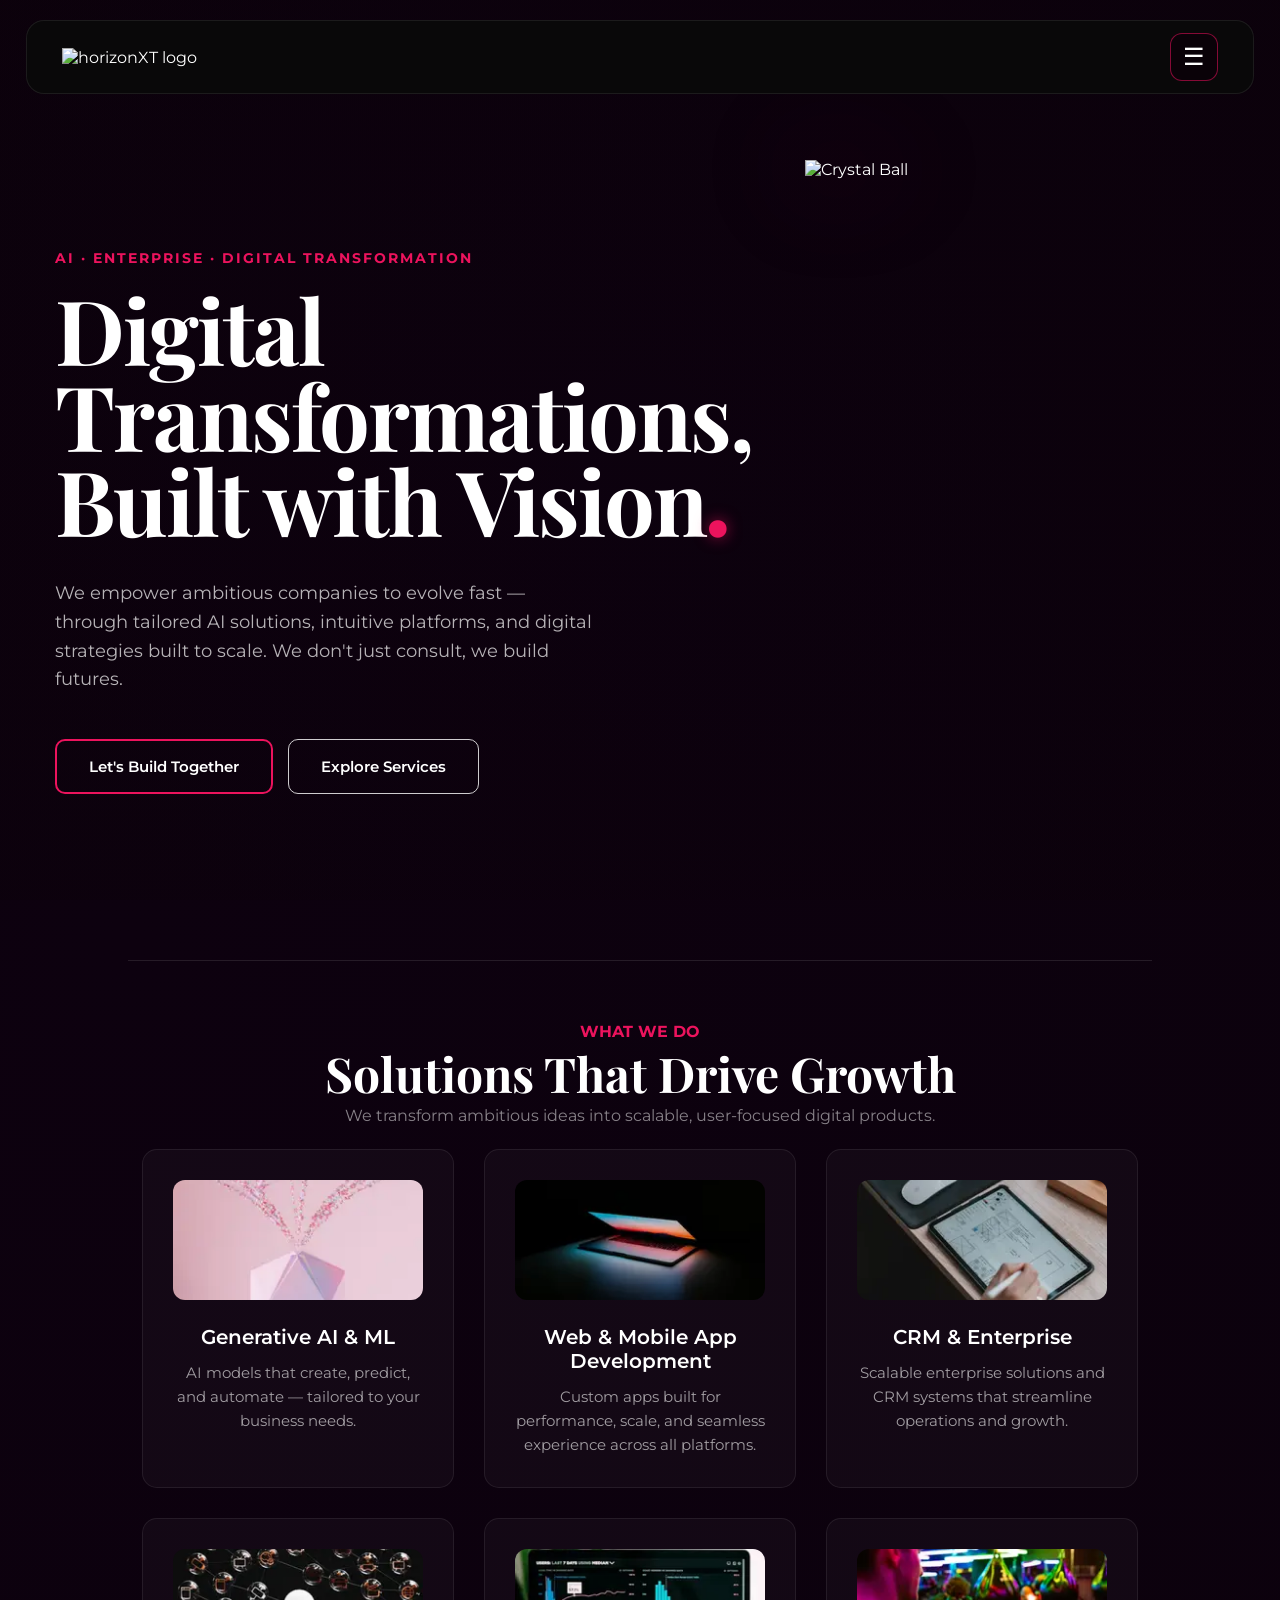
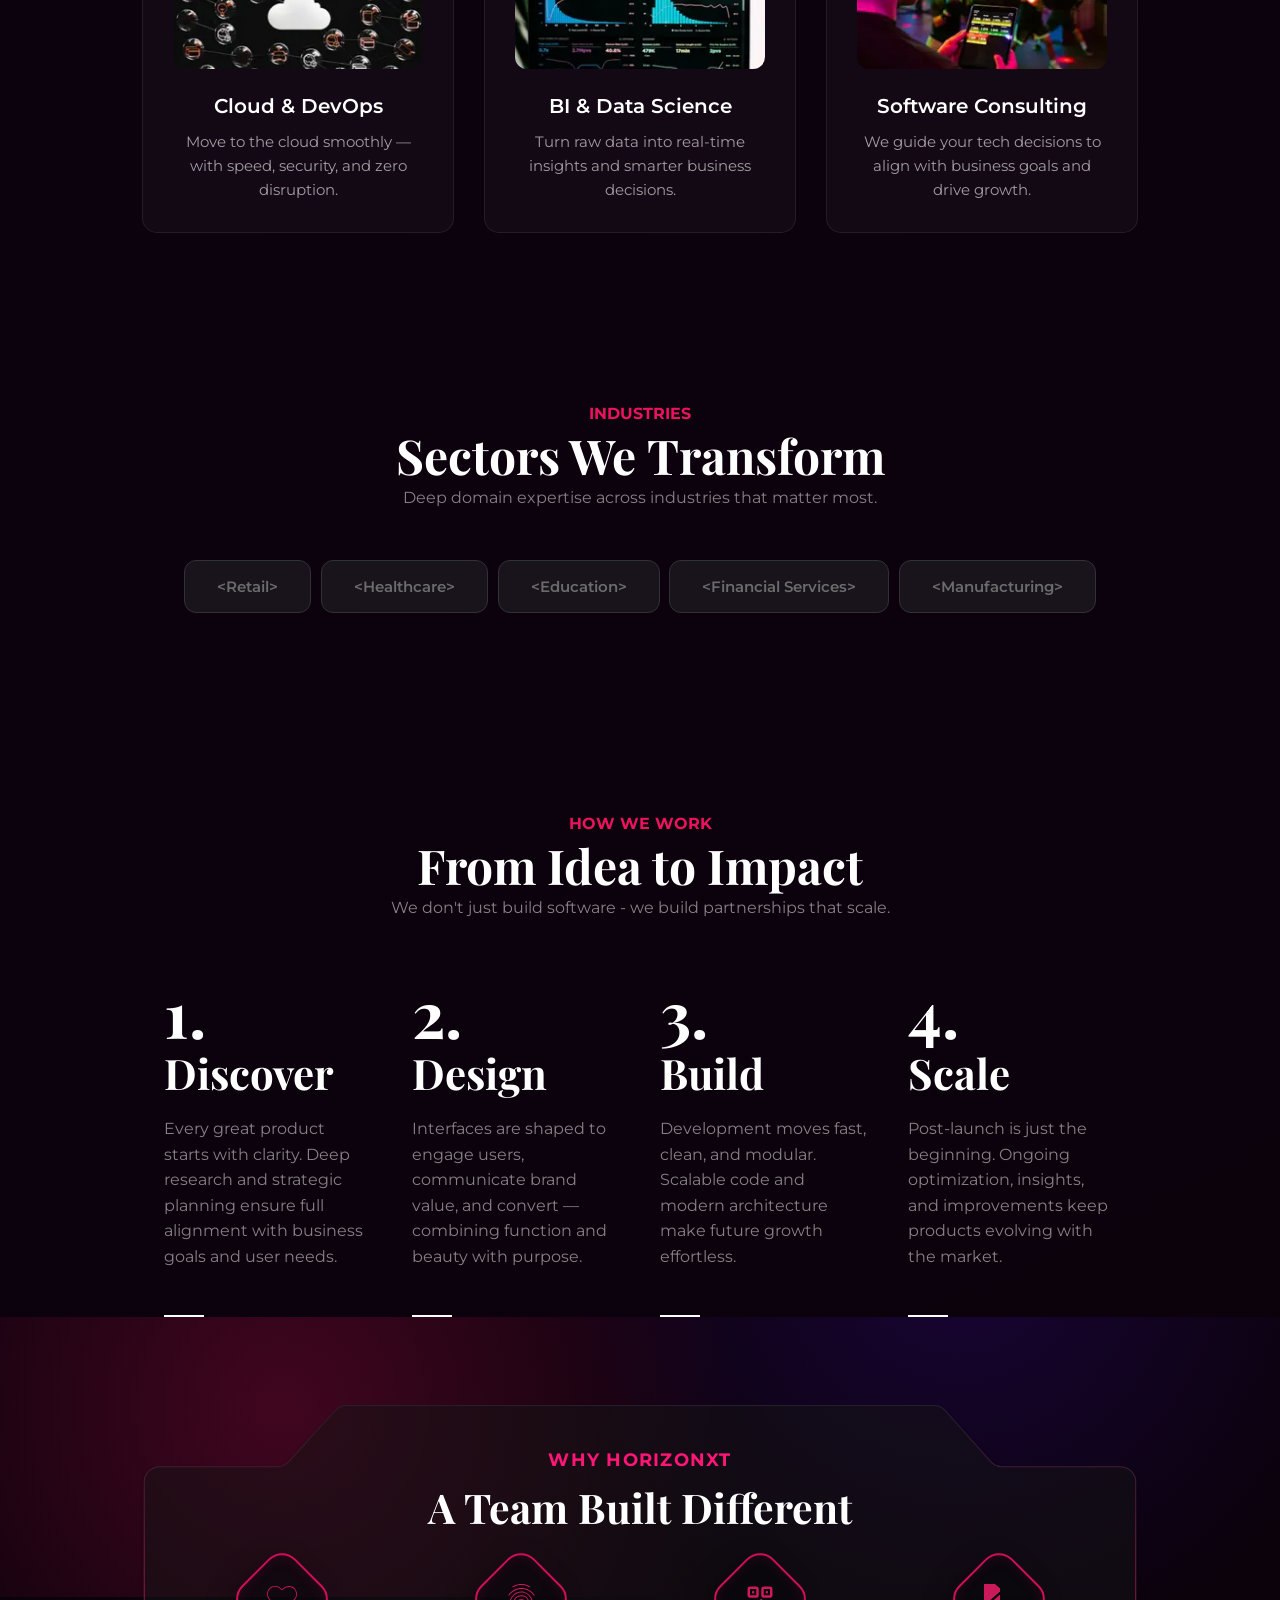
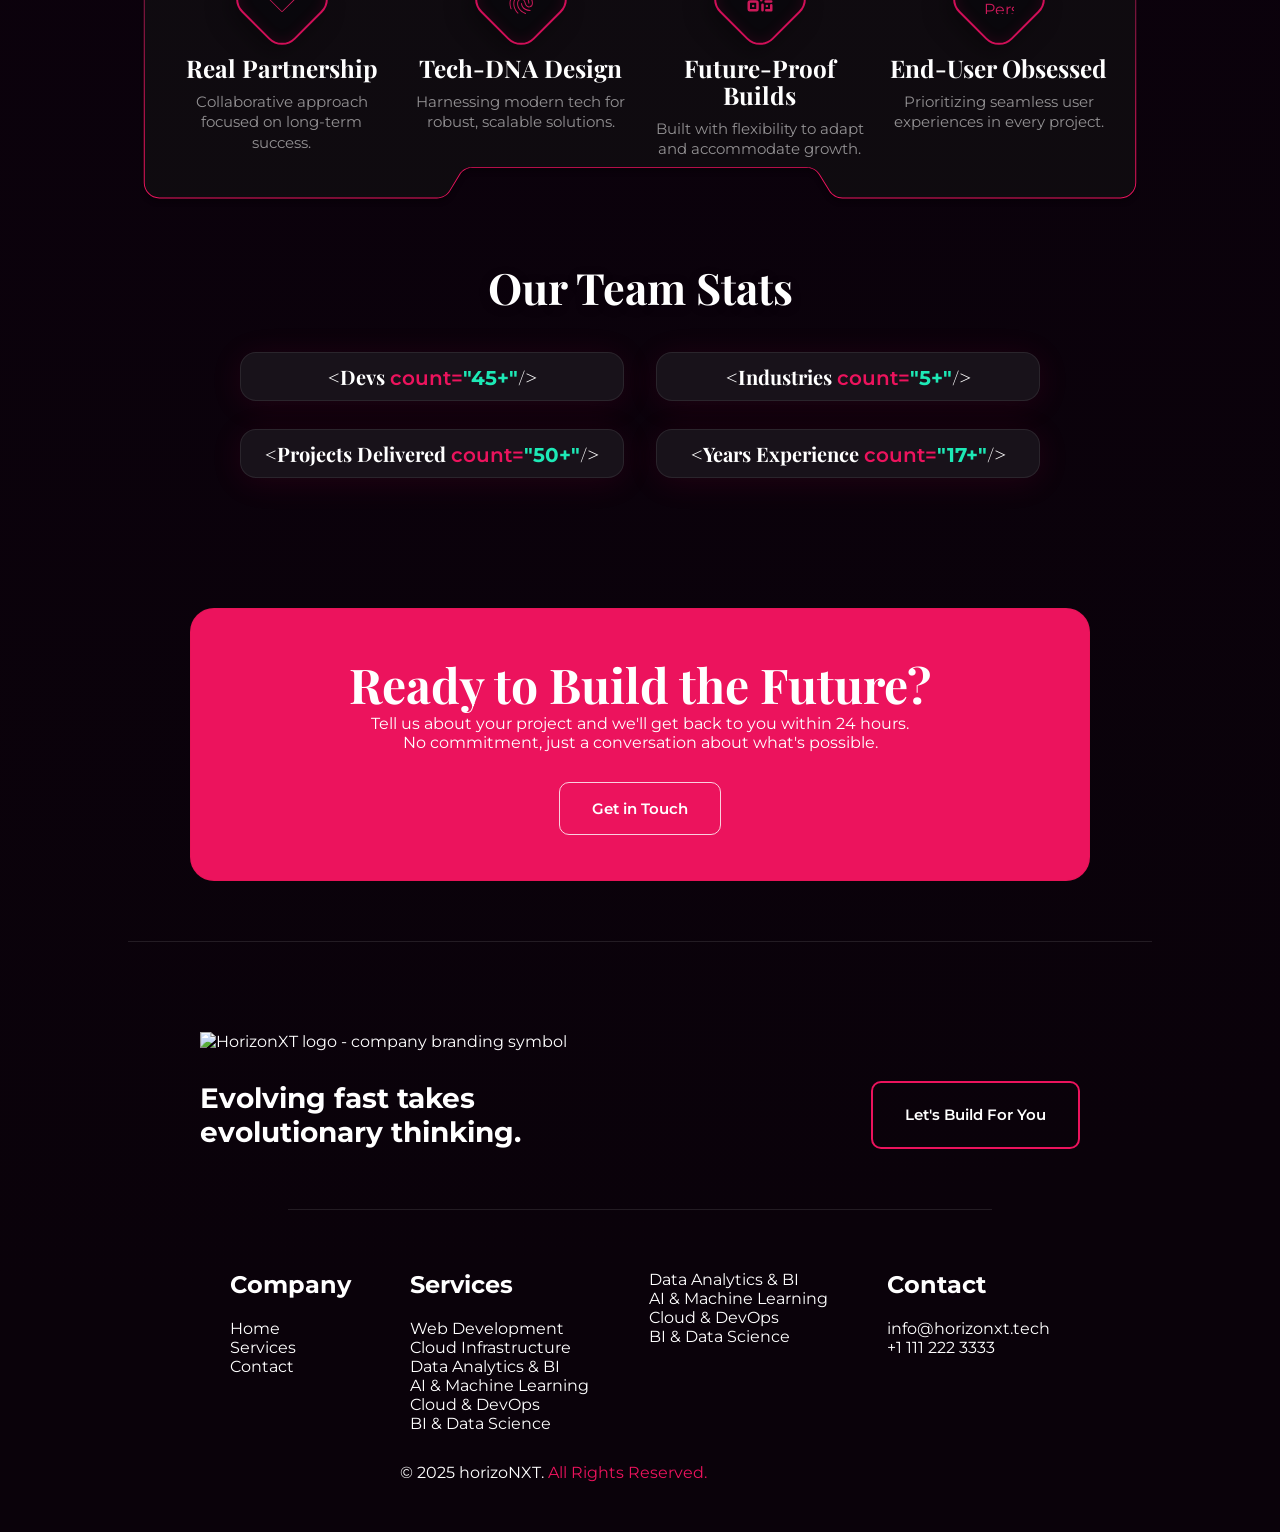
==== index.html @ aafd4a9d "Add team file seprate also make it and link together with menu" ====
<!doctype html>
<html lang="en">

<head>
  <meta charset="UTF-8" />
  <meta name="viewport" content="width=device-width, initial-scale=1.0" />
  <title>Horizonxt-Clone</title>
  <link rel="stylesheet" href="CSS/style.css" />
</head>

<body>
  <!-- Nav Bar -->
  <nav class="nav-bar">
    <div class="logo">
      <img src="https://horizonxt.tech/_next/static/media/logo.3b18220d.svg" alt="horizonXT logo" />
    </div>
    <details class="menu-dropdown">
      <summary id="menuToggle" aria-label="Toggle navigation menu">☰</summary>
      <div class="menu-icon">
        <nav>
          <a href="index.html">Home</a>
          <a href="service.html">Services</a>
          <a href="team.html">Team</a>
          <a href="#">Contact</a>
        </nav>
      </div>
    </details>
  </nav>
  <!-- Hero Section -->
  <main class="hero-section">
    <div class="container">
      <div class="hero-content">
        <div class="info">
          <p class="tagline">AI · ENTERPRISE · DIGITAL TRANSFORMATION</p>
          <h1>
            Digital Transformations,<br />Built with Vision<span class="dot">.</span>
          </h1>
          <p class="description">
            We empower ambitious companies to evolve fast — through tailored
            AI solutions, intuitive platforms, and digital strategies built to
            scale. We don't just consult, we build futures.
          </p>
          <div class="hero-btns">
            <button class="btn btn-primary">Let's Build Together</button>
            <button class="btn btn-secondary">Explore Services</button>
          </div>
        </div>
        <div class="hero-image">
          <div class="crystal-ball">
            <img src="https://horizonxt.tech/_next/image?url=%2Fimages%2Fhero%2Fcrystal-ball.png&w=1080&q=75"
              alt="Crystal Ball" />
          </div>
        </div>
      </div>
    </div>
  </main>
  <div class="divider"></div>
  <!-- Content Section -->
  <div class="section">
    <div class="txt-center">
      <h2 class="section-label">What We Do</h2>
      <h2 class="section-title">Solutions That Drive Growth</h2>
      <p class="section-description">
        We transform ambitious ideas into scalable, user-focused digital
        products.
      </p>
    </div>
    <div class="flex-container">
      <div class="card">
        <img src="./Assets/contant/generative.webp" alt="AI Solutions" />
        <h3>Generative AI & ML</h3>
        <p>
          AI models that create, predict, and automate — tailored to your business needs.
        </p>
      </div>
      <div class="card">
        <img src="./Assets/contant/card-web-dev.webp" alt="AI Solutions" />
        <h3>Web & Mobile App Development</h3>
        <p>
          Custom apps built for performance, scale, and seamless experience across all platforms.
        </p>
      </div>
      <div class="card">
        <img src="./Assets/contant/crm&enterprices.webp" alt="AI Solutions" />
        <h3>CRM & Enterprise</h3>
        <p>
          Scalable enterprise solutions and CRM systems that streamline operations and growth.
        </p>
      </div>
      <div class="card">
        <img src="./Assets/contant/card-cloud.webp" alt="AI Solutions" />
        <h3>Cloud & DevOps</h3>
        <p>
          Move to the cloud smoothly — with speed, security, and zero disruption.
        </p>
      </div>
      <div class="card">
        <img src="./Assets/contant/bi-datascience.webp" alt="AI Solutions" />
        <h3>BI & Data Science</h3>
        <p>
          Turn raw data into real-time insights and smarter business decisions.
        </p>
      </div>
      <div class="card">
        <img src="./Assets/contant/card-consulting.webp" alt="AI Solutions" />
        <h3>Software Consulting</h3>
        <p>
          We guide your tech decisions to align with business goals and drive growth.
        </p>
      </div>
    </div>

  </div>

  <!-- Industries Section -->

  <section id="industries">
    <div class="content-container">
      <div class="text-center">
        <strong class="section-label">INDUSTRIES</strong>
        <h2 class="section-title">Sectors We&nbsp;Transform</h2>
        <p class="section-description">
          Deep domain expertise across industries that matter most.
        </p>
      </div>
      <div class="flex-container industries">
        <div class="justify-between">
          <button class="btn">&lt;<!-- -->Retail<!-- -->&gt;</button>
          <button class="btn">&lt;<!-- -->Healthcare<!-- -->&gt;</button>
          <button class="btn">&lt;<!-- -->Education<!-- -->&gt;</button>
          <button class="btn">
            &lt;<!-- -->Financial Services<!-- -->&gt;
          </button>
          <button class="btn">&lt;<!-- -->Manufacturing<!-- -->&gt;</button>
        </div>
      </div>
    </div>
  </section>

  <!-- How We Do It Section -->

  <section id="how-we-do-it">
    <div class="content-container">
      <div class="text-center">
        <strong class="section-label">HOW WE WORK</strong>
        <h2 class="section-title">From Idea to Impact</h2>
        <p class="section-description">
          We don't just build software - we build partnerships that scale.
        </p>
      </div>
      <div class="how-we-do-it">
        <div>
          <div class="discover">
            <div>
              <span>1<span class="dot">.</span></span>
              <h3 class="section-title">Discover</h3>
            </div>
            <p>
              Every great product starts with clarity. Deep research and
              strategic planning ensure full alignment with business goals and
              user needs.
            </p>
            <div></div>
          </div>
        </div>
        <div>
          <div class="design">
            <div class="">
              <span>2<span class="dot">.</span></span>
              <h3 class="section-title">Design</h3>
            </div>
            <p>
              Interfaces are shaped to engage users, communicate brand value,
              and convert — combining function and beauty with purpose.
            </p>
            <div></div>
          </div>
        </div>
        <div>
          <div class="build">
            <div class="">
              <span>3<span class="dot">.</span></span>
              <h3 class="section-title">Build</h3>
            </div>
            <p>
              Development moves fast, clean, and modular. Scalable code and
              modern architecture make future growth effortless.
            </p>
            <div></div>
          </div>
        </div>
        <div>
          <div class="scale">
            <div class="">
              <span>4<span class="dot">.</span></span>
              <h3 class="section-title">Scale</h3>
            </div>
            <p>
              Post-launch is just the beginning. Ongoing optimization,
              insights, and improvements keep products evolving with the
              market.
            </p>
            <div></div>
          </div>
        </div>
      </div>
    </div>
  </section>

  <!-- Why Horizonxt Section -->

  <section id="what-drives-us">
    <div class="why-shell">
      <div class="why-frame">
        <strong class="why-kicker">WHY HORIZONXT</strong>
        <h2 class="why-title">A Team Built Different</h2>

        <div class="why-grid">
          <article class="why-item">
            <div class="why-icon-wrap">
              <img src="./Assets/love-svgrepo-com.svg" alt="Heart icon" />
            </div>
            <h3>Real Partnership</h3>
            <p>Collaborative approach focused on long-term success.</p>
          </article>

          <article class="why-item">
            <div class="why-icon-wrap">
              <img src="./Assets/finger-print-svgrepo-com.svg" alt="Fingerprint icon" />
            </div>
            <h3>Tech-DNA Design</h3>
            <p>Harnessing modern tech for robust, scalable solutions.</p>
          </article>

          <article class="why-item">
            <div class="why-icon-wrap">
              <img src="./Assets/qr-code-02-svgrepo-com.svg" alt="Grid icon" />
            </div>
            <h3>Future-Proof Builds</h3>
            <p>Built with flexibility to adapt and accommodate growth.</p>
          </article>

          <article class="why-item">
            <div class="why-icon-wrap">
              <img src="./Assets/person-svgrepo-com.svg" alt="Person icon" />
            </div>
            <h3>End-User Obsessed</h3>
            <p>Prioritizing seamless user experiences in every project.</p>
          </article>
        </div>
      </div>
    </div>

    <div class="team-stats-section">
      <h3 class="team-stats-title">Our Team Stats</h3>
      <div class="team-stats-grid">
        <div class="team-stat-chip">
          <span class="stat-label">&lt;Devs <span class="stat-key">count=</span><span
              class="stat-value">"45+"</span>/&gt;</span>
        </div>
        <div class="team-stat-chip">
          <span class="stat-label">&lt;Industries <span class="stat-key">count=</span><span
              class="stat-value">"5+"</span>/&gt;</span>
        </div>
        <div class="team-stat-chip">
          <span class="stat-label">&lt;Projects Delivered <span class="stat-key">count=</span><span
              class="stat-value">"50+"</span>/&gt;</span>
        </div>
        <div class="team-stat-chip">
          <span class="stat-label">&lt;Years Experience <span class="stat-key">count=</span><span
              class="stat-value">"17+"</span>/&gt;</span>
        </div>
      </div>
    </div>
  </section>

  <!-- Get in Touch section -->
  <div class="touch-section">
    <div class="touch-content">
      <h2 class="section-title">Ready to Build the Future?</h2>
      <p class="section-p">
        Tell us about your project and we'll get back to you within 24 hours.
        <br class="hidden md:block" />No commitment, just a conversation about
        what's possible.
      </p>
    </div>
    <button class="btn btn-secondary touch-btn">Get in Touch</button>
  </div>

  <div class="divider"></div>
  <!-- Footer section start -->

  <footer class="footer-container">
    <div class="content-container">
      <div>
        <img src="https://horizonxt.tech/_next/static/media/logo.3b18220d.svg"
          alt="HorizonXT logo - company branding symbol" style="padding: 30px 0; height: 80px" />
        <div class="contant-btn">
          <h2>
            Evolving fast takes<br />evolutionary thinking<span class="text-accent">.</span>
          </h2>
          <button class="btn btn-primary">Let's Build For You</button>
        </div>
        <div class="divider"></div>
        <div class="flex">
          <div>
            <h4>Company</h4>
            <ul>
              <li><a href="/">Home</a></li>
              <li><a href="/services">Services</a></li>
              <li><a href="/contact">Contact</a></li>
            </ul>
          </div>
          <div>
            <h4>Services</h4>
            <div>
              <div>
                <a href="/services/web-development">Web Development</a>
              </div>
              <div>
                <a href="/services/cloud-infrastructure">Cloud Infrastructure</a>
              </div>
              <div>
                <a href="/services/data-analytics">Data Analytics & BI</a>
              </div>
              <div>
                <a href="/services/ai-solutions">AI & Machine Learning</a>
              </div>
              <div><a href="/insights">Cloud & DevOps</a></div>
              <div><a href="/docs">BI & Data Science</a></div>
            </div>
          </div>
          <div>
            <div>
              <a href="/services/data-analytics">Data Analytics & BI</a>
            </div>
            <div>
              <a href="/services/ai-solutions">AI & Machine Learning</a>
            </div>
            <div><a href="/insights">Cloud & DevOps</a></div>
            <div><a href="/docs">BI & Data Science</a></div>
          </div>
          <div>
            <h4>Contact</h4>
            <ul>
              <li>
                <a href="mailto:info@horizonxt.tech">info@horizonxt.tech</a>
              </li>
              <li><a href="tel:+11112223333">+1 111 222 3333</a></li>
            </ul>
          </div>
        </div>
      </div>
    </div>

    <div class="f-info">
      <p>© 2025 horizoNXT. <span>All Rights Reserved.</span></p>
    </div>
  </footer>
  <!-- Footer section end -->

</body>

</html>
---- CSS/style.css ----
﻿@import url('https://fonts.googleapis.com/css2?family=Montserrat:wght@400;500;600;700&family=Playfair+Display:wght@700&display=swap');

:root {
    --font-serif: 'Playfair Display', serif;
    --accent-primary: #ec135d;
}

* {
    margin: 0;
    padding: 0;
    box-sizing: border-box;
    font-family: 'Montserrat', sans-serif;
}

body {
    background-color: #0b0209;
    color: white;
    overflow-x: hidden;
    background-image: radial-gradient(circle at 10% 20%, rgba(13, 1, 15, 1) 0%, rgba(10, 2, 10, 1) 90%);
}

.container {
    max-width: 1250px;
    margin: 0 auto;
    padding: 0 40px;
}

/* Nav Bar Fixes */
.nav-bar {
    display: flex;
    justify-content: space-between;
    align-items: center;
    background: rgba(10, 10, 10, 0.85);
    backdrop-filter: blur(15px);
    margin: 15px auto;
    width: 96%;
    max-width: 1400px;
    padding: 12px 35px;
    border-radius: 18px;
    border: 1px solid rgba(255, 255, 255, 0.08);
    position: fixed;
    top: 5px;
    left: 0;
    right: 0;
    z-index: 1000;
}

/* Nav bar img logo size  */

.logo img {
    height: 32px;
}

#menuToggle {
    list-style: none;
    width: 48px;
    height: 48px;
    border: 1px solid rgba(236, 19, 93, 0.55);
    border-radius: 12px;
    background: rgba(11, 2, 9, 0.85);
    color: #fff;
    font-size: 24px;
    line-height: 1;
    display: inline-flex;
    align-items: center;
    justify-content: center;
    cursor: pointer;
    transition: transform 0.18s ease, box-shadow 0.25s ease, background-color 0.25s ease;
}

#menuToggle::-webkit-details-marker {
    display: none;
}

.menu-dropdown {
    position: relative;
}

#menuToggle:hover {
    background: rgba(236, 19, 93, 0.22);
    box-shadow: 0 0 18px rgba(236, 19, 93, 0.3);
}

#menuToggle:active {
    transform: scale(0.96);
}

#menuToggle:focus-visible {
    outline: 2px solid #ec135d;
    outline-offset: 3px;
}


.menu-icon {
    position: absolute;
    top: calc(100% + 12px);
    right: 20px;
    min-width: 220px;
    background: rgba(10, 10, 10, 0.95);
    border: 1px solid rgba(255, 255, 255, 0.12);
    border-radius: 14px;
    padding: 12px;
    box-shadow: 0 14px 30px rgba(0, 0, 0, 0.35);
    backdrop-filter: blur(12px);
    display: none;
}

.menu-dropdown[open] .menu-icon {
    display: block;
}

.menu-icon nav {
    display: flex;
    flex-direction: column;
    gap: 8px;
}

.menu-icon a {
    color: #fff;
    text-decoration: none;
    font-weight: 600;
    padding: 10px 12px;
    border-radius: 10px;
    transition: background-color 0.2s ease, color 0.2s ease;
}



/* Hero Section Refined */
.hero-section {

    min-height: 100vh;
    background-image: url('https://horizonxt.tech/_next/image?url=%2Fimages%2Fhero%2Fhero-bg.jpg&w=1920&q=75');
    background-size: cover;
    background-position: center;
    display: flex;
    align-items: center;
    position: relative;
    overflow: hidden;
    padding-top: 100px;
    /* Space for fixed nav */
}

.hero-section::after {
    content: '';
    position: absolute;
    inset: 0;
    background: radial-gradient(circle at center, transparent 0%, rgba(11, 2, 9, 0.4) 100%);
    pointer-events: none;
}

.hero-content {
    display: flex;
    align-items: center;
    justify-content: space-between;
    width: 100%;
    position: relative;
    z-index: 2;
    padding-bottom: 50px;

}

.info {
    margin-top: 8%;
    flex: 1;
    padding-right: 20px;
}

.tagline {
    color: #ec135d;
    font-weight: 700;
    text-transform: uppercase;
    font-size: 14px;
    letter-spacing: 2px;
    margin-bottom: 20px;
    display: block;
}

.info h1 {
    font-size: 90px;
    letter-spacing: -2px;
    line-height: 0.95;
    font-weight: 700;
    margin-bottom: 30px;
    color: white;
    font-family: 'Playfair Display', serif;
}

.info h1 .dot {
    color: #ec135d;
    text-shadow: 0 0 15px rgba(236, 19, 93, 0.6);
}

.description {
    font-size: 18px;
    line-height: 1.6;
    color: rgba(255, 255, 255, 0.7);
    margin-bottom: 45px;
    max-width: 540px;
}

.hero-btns {
    display: flex;
    gap: 15px;
}

.btn {
    text-decoration: none;
    padding: 16px 32px;
    border-radius: 10px;
    font-weight: 600;
    font-size: 15px;
    transition: all 0.3s ease;
    display: inline-block;
}

.btn-primary {
    background: transparent;
    color: white;
    border: 2px solid #ec135d;

}

.btn-primary:hover {
    background: #ec135d;
    box-shadow: 0 0 20px rgba(236, 19, 93, 0.4);
}

.btn-secondary {
    background: transparent;
    color: white;
    border: 1px solid rgba(255, 255, 255, 0.8);
}

.btn-secondary:hover {
    background: white;
    color: black;
}

/* Crystal Ball & Platform Visuals */

.crystal-ball {
    position: relative;
    z-index: 5;
    animation: float 4s ease-in-out infinite;
    width: 420px;
    height: 700px;
    margin-bottom: -70px;
    /* Pull it down onto the platform */
}

.crystal-ball img {
    width: 100%;
    height: 100%;
    display: block;
    filter: drop-shadow(0 0 50px rgba(236, 19, 93, 0.5));
}

.divider {
    height: 1px;
    background: rgba(255, 255, 255, 0.1);
    margin: 60px auto;
    width: 80%;
}

.txt-center {
    text-align: center;
}

/* Section Spacing & Card Styles  */
.section {
    padding: 0 100px;
}

.section-label {
    text-transform: uppercase;
    color: #ec135d;
    font-size: 16px;
    font-weight: 700;
    line-height: 22px;
}

.section-title {
    color: #fff;
    font-family: var(--font-serif);
    font-size: 48px;
    font-style: normal;
    font-weight: 700;
    line-height: 60px;
}

.section-description {
    color: rgba(255, 255, 255, 0.5);
    font-size: 16px;
    line-height: 1.6;
    display: inline-block;
}

/* flex box for cards */
.flex-container {
    display: flex;
    flex-wrap: wrap;
    justify-content: center;
    gap: 30px;
    padding: 20px;
    max-width: 1250px;

    margin: 0 auto;

}

/* flex box for card  */

.card {
    flex: 0 0 30%;
    /* Har card 30% width lega */
    max-width: 30%;


    min-height: 80px;
    padding: 30px;
    background: rgba(255, 255, 255, 0.03);
    border-radius: 15px;
    display: flex;
    flex-direction: column;
    align-items: center;
    text-align: center;
    border: 1px solid rgba(255, 255, 255, 0.08);
    transition: all 0.3s ease;
}

.card:hover {
    transform: translateY(-10px);
    border-color: #ec135d;
    background: rgba(255, 255, 255, 0.05);
    box-shadow: 0 10px 30px rgba(0, 0, 0, 0.5);
}

.card img {
    width: 100%;
    height: 120px;
    object-fit: cover;
    margin-bottom: 25px;
    border-radius: 12px;
}

.card h3 {
    font-size: 20px;
    margin-bottom: 12px;
    color: white;
    font-weight: 600;
}

.card p {
    font-size: 15px;
    line-height: 1.6;
    color: rgba(255, 255, 255, 0.6);
}

.explore-btn {
    text-align: center;
    margin-top: 40px;
}

.text-center {
    text-align: center;

}

.text-center .section-label {
    text-transform: uppercase;
    color: var(--accent-primary);
    font-size: 16px;
    font-weight: 700;
    line-height: 22px;
}

.text-center .section-title {
    color: #fff;
    font-family: var(--font-serif);
    font-size: 48px;
    font-style: normal;
    font-weight: 700;
    line-height: 60px;
}

.text-center .section-description {
    color: rgba(255, 255, 255, 0.5);
    font-size: 16px;
    line-height: 1.6;
    display: inline-block;
}

.touch-section {
    background: #ec135d;
    border: 1px solid rgba(179, 24, 24, 0.08);
    border-radius: 24px;
    padding: 45px 111px;
    max-width: 900px;
    margin: 60px auto;
    text-align: center;

}

.touch-content {
    margin-bottom: 30px;

}
/* Footer section start */

.footer-container {
    justify-content: center;
    margin: 30px 200px 30px 200px;

}

.footer-container .content-container h2 {
    font-size: 28px;
}

.content-container .contant-btn {
    display: flex;
    flex-direction: row;
    justify-content: space-between;
}

.flex {
    display: flex;
    justify-content: space-around;
    color: #fff;
}

.flex h4 {
    font-size: 24px;

}

a {
    color: #fff;
    text-decoration: none;

}

a:hover {
    color: var(--accent-primary);
}

li {
    list-style: none;
}

.flex h4 {
    padding: 0 0 20px 0;
}

.f-info {
    padding: 30px 0px 20px 200px;
    align-items: center;

}

.f-info span {
    color: #ec135d;
}
/* Footer section end */

/* industries Section */
#industries {
    padding: 150px 0;
}

.content-container {
    max-width: 952px;
    margin: 0 auto;
}

.justify-between {
    display: flex;
    padding: 30px 0;
    align-self: stretch;
    justify-content: space-between;
    align-items: center;
    flex-wrap: wrap;
    width: 100%;
}

.justify-between .btn {
    color: #6b6b6b;
    border: 1px solid #2f3237;
    border-radius:12px;
    background-color: #19131c;
    
}
.justify-between .btn:hover {
    color: #ec135d;
    border-color: #ec135d;
    background-color: transparent;
    box-shadow: 0 0 10px rgba(236, 19, 93, 0.5);
}

/* How we do it section  */
.how-we-do-it {
    display: flex;
    justify-content: space-between;
    align-items: flex-start;
    gap: 40px;
    margin-top: 60px;
}

.how-we-do-it > div {
    flex: 1;
    text-align: left;
}

.how-we-do-it .discover > div,
.how-we-do-it .design > div,
.how-we-do-it .build > div,
.how-we-do-it .scale > div {
    display: flex;
    flex-direction: column; /* Number aur Title ek dusre ke upar honge image ki tarah */
    align-items: flex-start;
    gap: 5px;
    margin-bottom: 20px;
}

.how-we-do-it span {
    font-family: var(--font-serif);
    font-size: 64px;
    font-weight: 700;
    color: white;
    line-height: 1;
}

.how-we-do-it .section-title {
    font-family: var(--font-serif);
    font-size: 42px;
    font-weight: 700;
    color: white;
    line-height: 1.1;
    margin: 0;
}

.how-we-do-it p {
    color: rgba(255, 255, 255, 0.5);
    font-size: 16px;
    line-height: 1.6;
    margin-bottom: 25px;
}

/* White horizontal line under text */
.how-we-do-it .discover::after,
.how-we-do-it .design::after,
.how-we-do-it .build::after,
.how-we-do-it .scale::after {
    content: '';
    display: block;
    width: 40px;
    height: 2px;
    background-color: white;
    margin-top: 10px;
}

.dot:hover{
    color: #ec135d;
}

/* Why Horizonxt section */
#what-drives-us {
    position: relative;
    padding: 84px 20px 30px;
    overflow: hidden;
}

#what-drives-us::before {
    content: '';
    position: absolute;
    inset: -100px 0 auto;
    height: 380px;
    background:
        radial-gradient(circle at 22% 50%, rgba(236, 19, 93, 0.24), rgba(236, 19, 93, 0) 45%),
        radial-gradient(circle at 75% 10%, rgba(80, 19, 236, 0.18), rgba(80, 19, 236, 0) 40%);
    pointer-events: none;
}

.why-shell {
    max-width: 1160px;
    margin: 0 auto;
    position: relative;
    z-index: 1;
}

.why-frame {
    background-image: url('../Assets/frame.svg');
    background-size: 100% 100%;
    background-position: center;
    background-repeat: no-repeat;
    width: min(100%, 1000px);
    margin: 0 auto;
    aspect-ratio: 1057 / 424;
    padding: clamp(34px, 4vw, 48px) clamp(18px, 2.6vw, 30px) clamp(34px, 4vw, 50px);
    text-align: center;
    position: relative;
}

.why-kicker {
    color: #ff1677;
    font-size: 18px;
    letter-spacing: 0.07em;
    font-weight: 700;
    display: block;
}

.why-title {
    font-family: var(--font-serif);
    font-size: clamp(2rem, 3.2vw, 3.7rem);
    line-height: 1.08;
    margin: 14px 0 32px;
    color: #ffffff;
}

.why-grid {
    display: grid;
    grid-template-columns: repeat(4, minmax(0, 1fr));
    gap: 16px;
    align-items: start;
}

.why-item {
    text-align: center;
}


.why-icon-wrap {
    width: 76px;
    height: 76px;
    margin: 0 auto 18px;
    border: 2px solid #d10f58;
    border-radius: 19px;
    transform: rotate(45deg);
    display: flex;
    align-items: center;
    justify-content: center;
    cursor: pointer;
    background: rgba(4, 4, 8, 0.5);
    box-shadow: inset 0 0 14px rgba(236, 19, 93, 0.12), 0 10px 25px rgba(0, 0, 0, 0.35);
}

.why-icon-wrap img {
    width: 30px;
    height: 30px;
    transform: rotate(-45deg);
    object-fit: contain;
    filter: brightness(0) saturate(100%) invert(26%) sepia(92%) saturate(2440%) hue-rotate(322deg) brightness(84%) contrast(108%);
    opacity: 0.92;
    transition: filter 0.2s ease, transform 0.2s ease;
}

.why-icon-wrap:hover img {
    filter: brightness(0) saturate(100%) invert(100%);
    opacity: 1;
    transform: rotate(-45deg) scale(1.06);
}

.why-icon-wrap:active img,
.why-icon-wrap.is-active img {
    filter: brightness(0) saturate(100%) invert(100%);
    opacity: 1;
}

.why-icon-wrap.is-active:hover img {
    transform: rotate(-45deg) scale(1.12);
}

.why-item h3 {
    font-family: var(--font-serif);
    font-size: clamp(1.2rem, 1.9vw, 2.35rem);
    line-height: 1.12;
    margin-bottom: 10px;
    color: #fff;
}

.why-item p {
    color: rgba(255, 255, 255, 0.55);
    font-size: clamp(13px, 1.2vw, 17px);
    line-height: 1.32;
    margin: 0 auto;
    max-width: 240px;
}

@media (max-width: 1120px) {
    .why-grid {
        grid-template-columns: repeat(2, minmax(0, 1fr));
        gap: 24px 18px;
    }
}

@media (max-width: 680px) {
    .why-frame {
        background-size: cover;
        width: 100%;
        padding: 50px 18px 40px;
    }

    .why-grid {
        grid-template-columns: 1fr;
        gap: 28px;
    }
}

/* Our Team Stats Section */
.team-stats-section {
    margin: 0 auto 40px auto;
    padding: 48px 0 0 0;
    max-width: 1200px;
    text-align: center;
    position: relative;
    z-index: 2;
}

.team-stats-title {
    font-family: var(--font-serif);
    font-size: 2.7rem;
    color: #fff;
    font-weight: 700;
    margin-bottom: 36px;
    text-shadow: 0 2px 12px rgba(0,0,0,0.18);
}

.team-stats-grid {
    display: grid;
    grid-template-columns: repeat(2, minmax(220px, 1fr));
    gap: 28px 32px;
    justify-content: center;
    align-items: center;
    max-width: 800px;
    margin: 0 auto;
}

.team-stat-chip {
    background: #18121a;
    border-radius: 16px;
    padding: 10px 2px;
    display: flex;
    align-items: center;
    justify-content: center;
    box-shadow: 0 4px 32px 0 rgba(236, 19, 93, 0.10);
    border: 1px solid rgba(255,255,255,0.08);
    font-size: 1.25rem;
    font-family: 'Montserrat', sans-serif;
    font-weight: 600;
    color: #fff;
    transition: box-shadow 0.2s;
}

.stat-label {
    font-family: var(--font-serif);
    font-size: 1.25rem;
    color: #fff;
    font-weight: 700;
}
.stat-key {
    color: #ec135d;
    font-family: 'Montserrat', sans-serif;
    font-weight: 600;
}
.stat-value {
    color: #1de9b6;
    font-family: 'Montserrat', sans-serif;
    font-weight: 700;
}
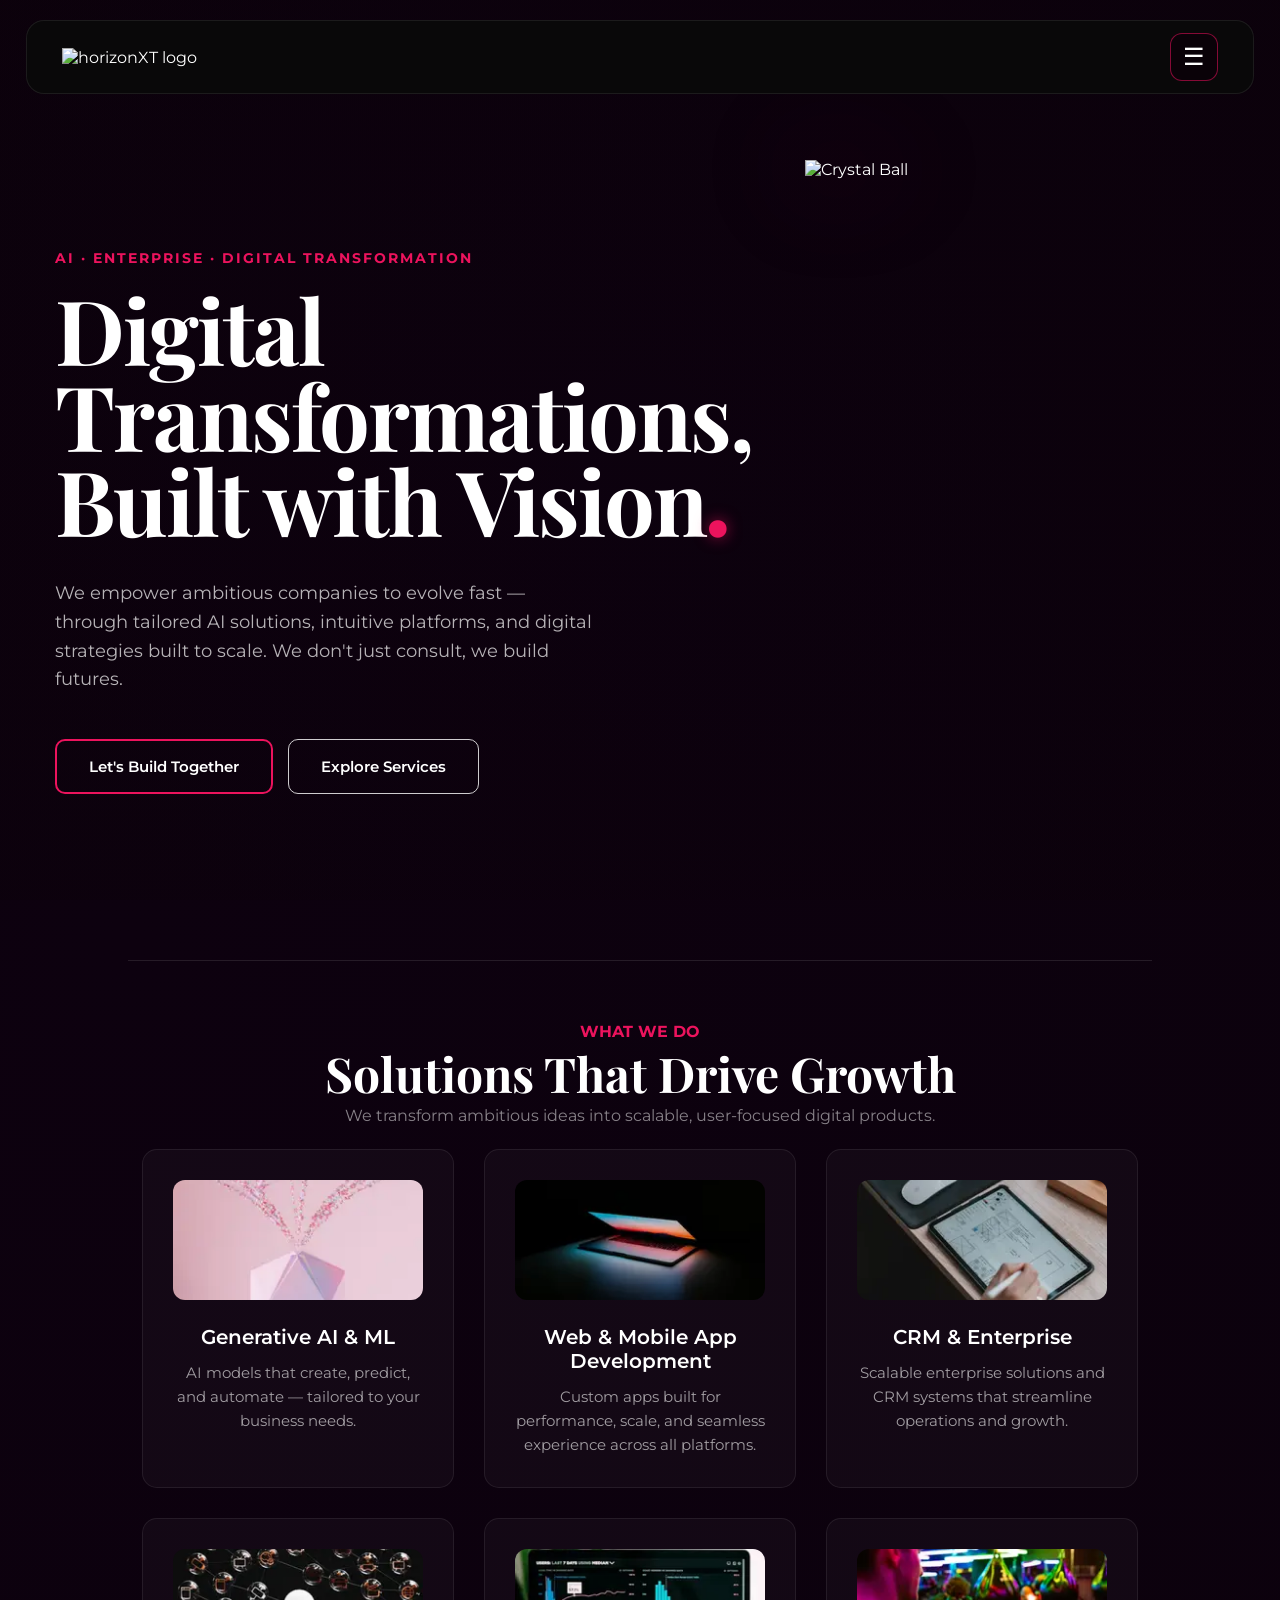
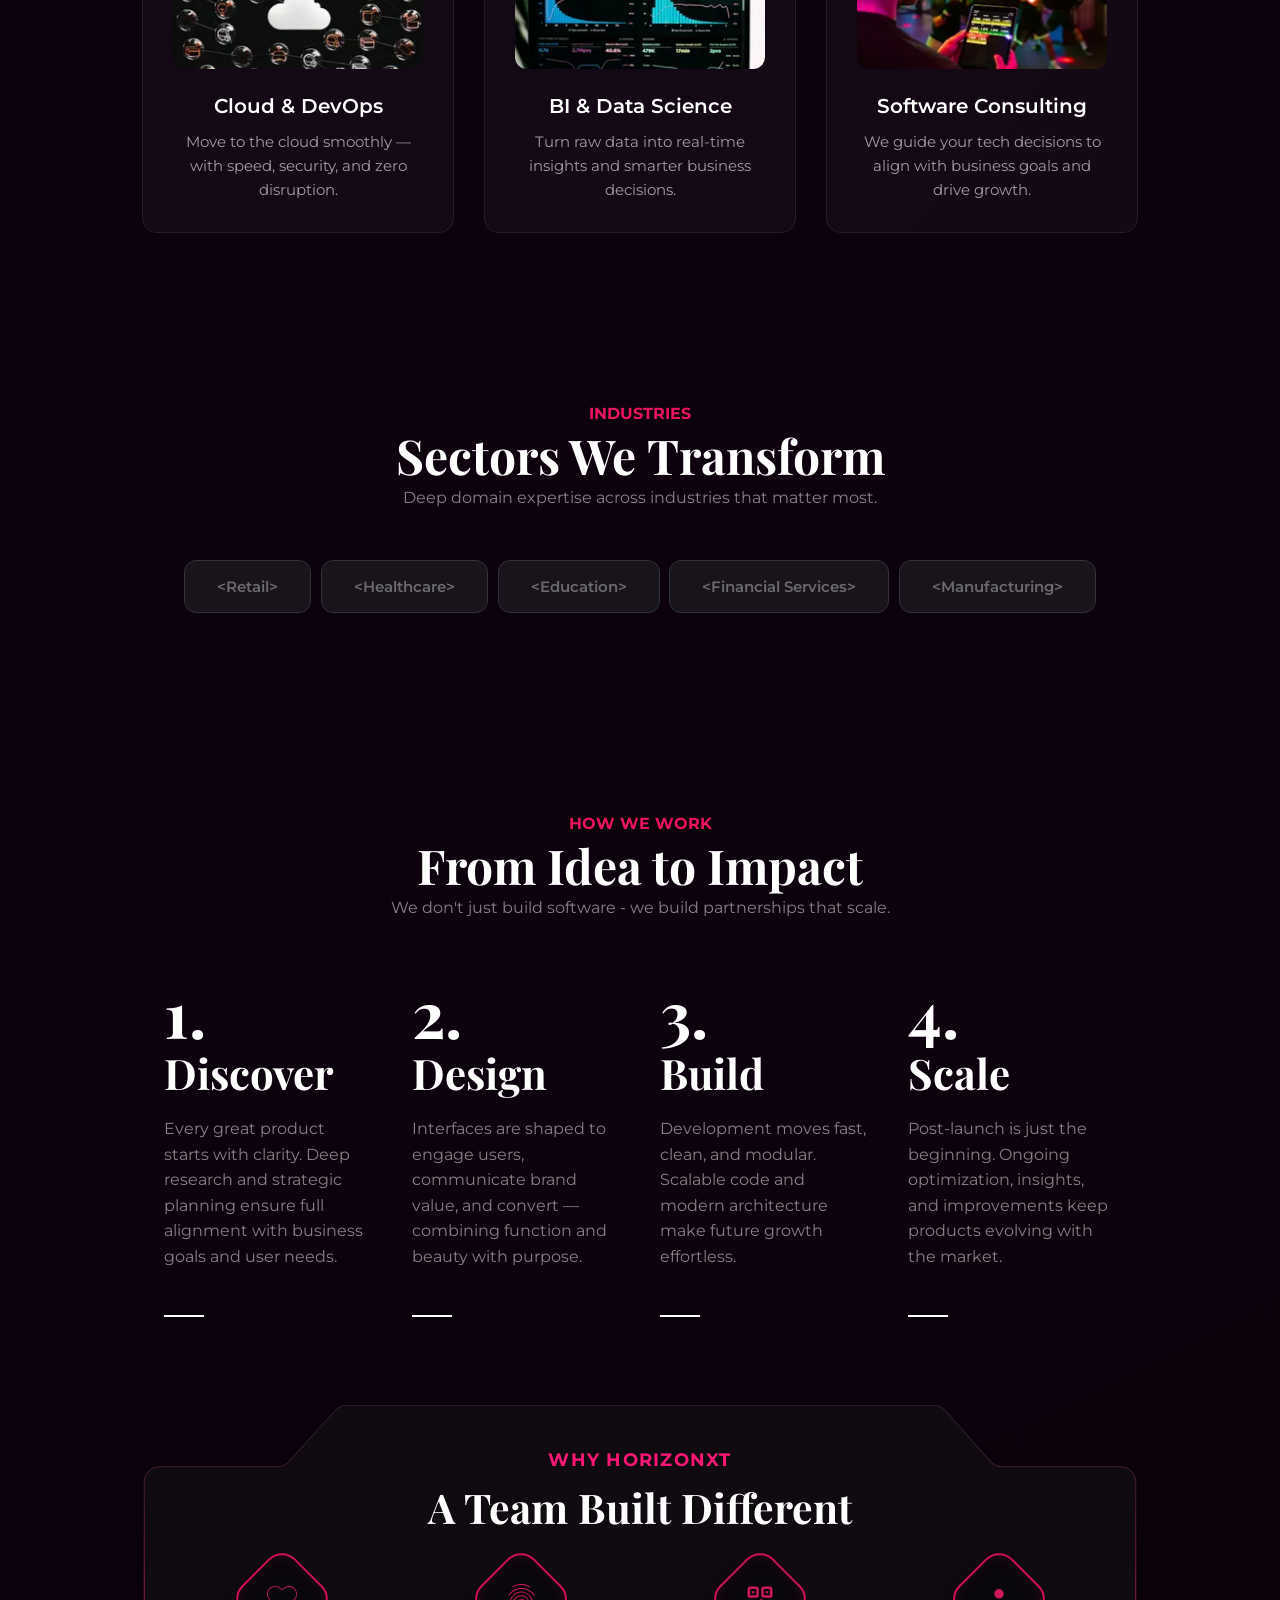
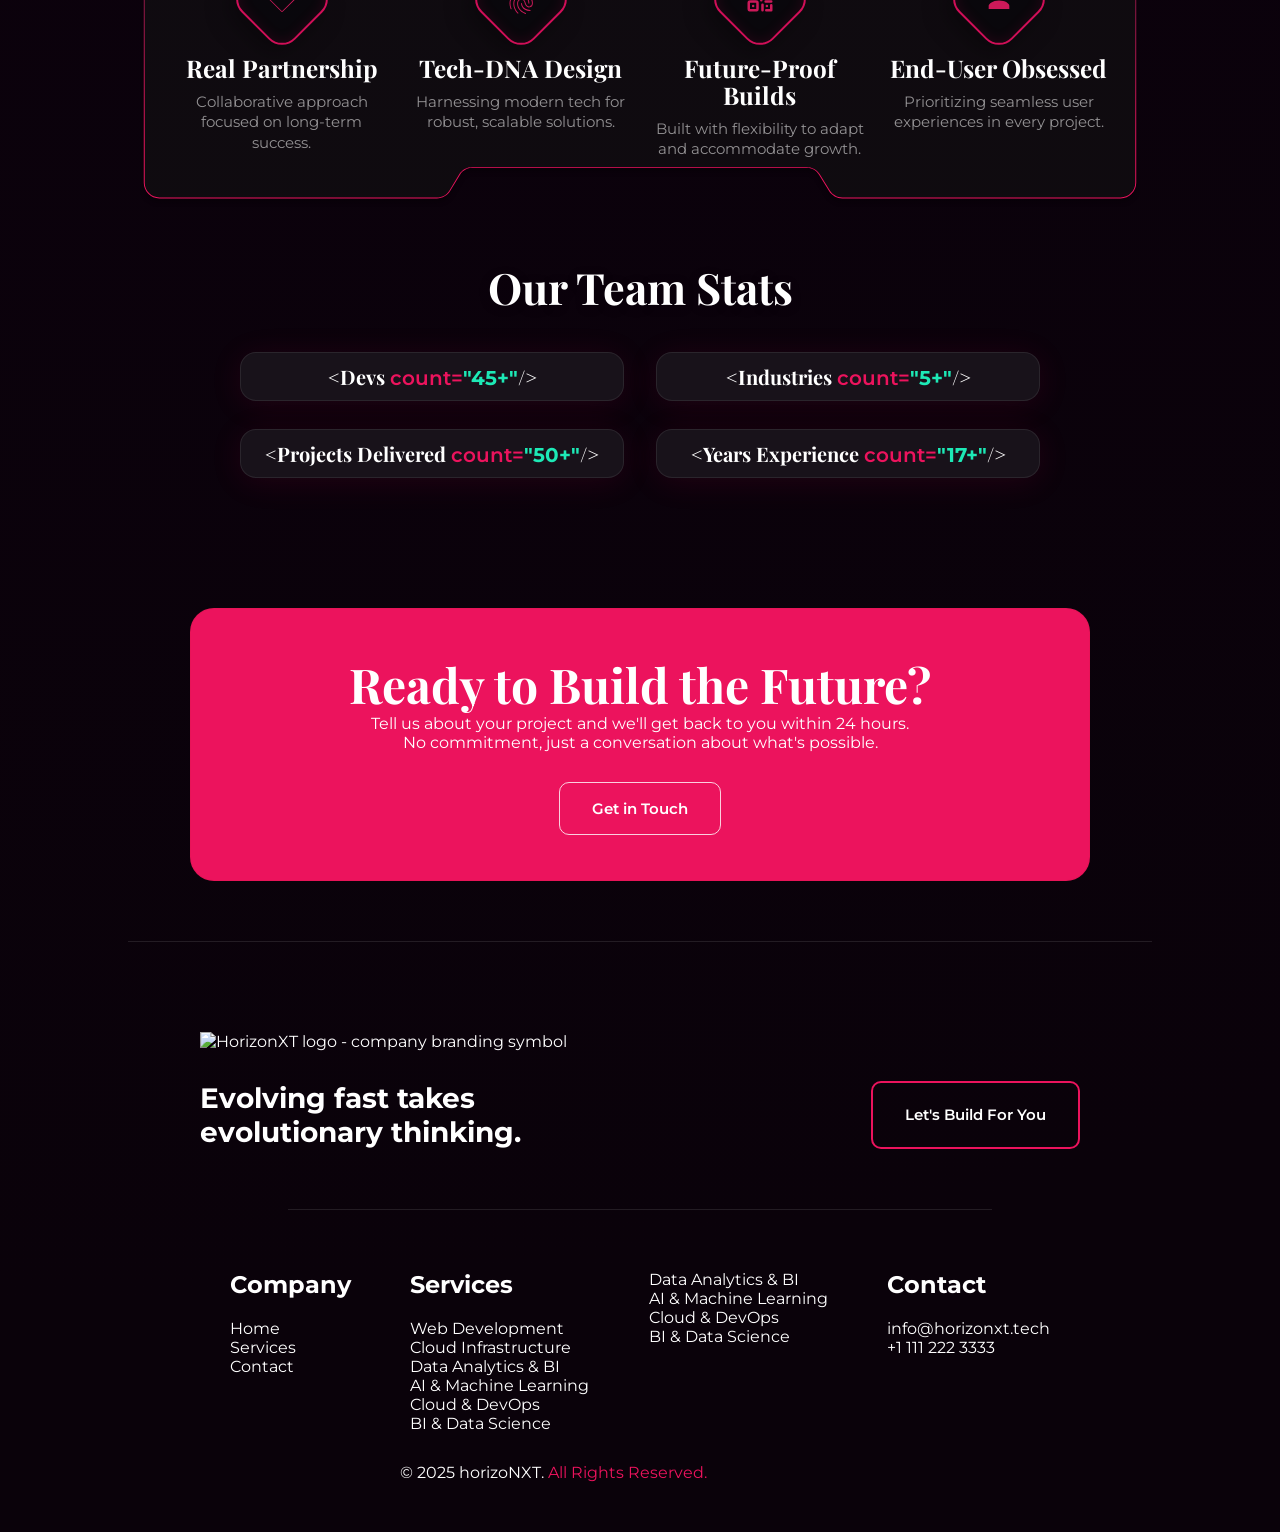
==== commit 186a307c: "Update site pages and styling assets" ====
--- a/index.html
+++ b/index.html
@@ -1,364 +1,364 @@
-<!doctype html>
-<html lang="en">
-
-<head>
-  <meta charset="UTF-8" />
-  <meta name="viewport" content="width=device-width, initial-scale=1.0" />
-  <title>Horizonxt-Clone</title>
-  <link rel="stylesheet" href="CSS/style.css" />
-</head>
-
-<body>
-  <!-- Nav Bar -->
-  <nav class="nav-bar">
-    <div class="logo">
-      <img src="https://horizonxt.tech/_next/static/media/logo.3b18220d.svg" alt="horizonXT logo" />
-    </div>
-    <details class="menu-dropdown">
-      <summary id="menuToggle" aria-label="Toggle navigation menu">☰</summary>
-      <div class="menu-icon">
-        <nav>
-          <a href="index.html">Home</a>
-          <a href="service.html">Services</a>
-          <a href="team.html">Team</a>
-          <a href="#">Contact</a>
-        </nav>
-      </div>
-    </details>
-  </nav>
-  <!-- Hero Section -->
-  <main class="hero-section">
-    <div class="container">
-      <div class="hero-content">
-        <div class="info">
-          <p class="tagline">AI · ENTERPRISE · DIGITAL TRANSFORMATION</p>
-          <h1>
-            Digital Transformations,<br />Built with Vision<span class="dot">.</span>
-          </h1>
-          <p class="description">
-            We empower ambitious companies to evolve fast — through tailored
-            AI solutions, intuitive platforms, and digital strategies built to
-            scale. We don't just consult, we build futures.
-          </p>
-          <div class="hero-btns">
-            <button class="btn btn-primary">Let's Build Together</button>
-            <button class="btn btn-secondary">Explore Services</button>
-          </div>
-        </div>
-        <div class="hero-image">
-          <div class="crystal-ball">
-            <img src="https://horizonxt.tech/_next/image?url=%2Fimages%2Fhero%2Fcrystal-ball.png&w=1080&q=75"
-              alt="Crystal Ball" />
-          </div>
-        </div>
-      </div>
-    </div>
-  </main>
-  <div class="divider"></div>
-  <!-- Content Section -->
-  <div class="section">
-    <div class="txt-center">
-      <h2 class="section-label">What We Do</h2>
-      <h2 class="section-title">Solutions That Drive Growth</h2>
-      <p class="section-description">
-        We transform ambitious ideas into scalable, user-focused digital
-        products.
-      </p>
-    </div>
-    <div class="flex-container">
-      <div class="card">
-        <img src="./Assets/contant/generative.webp" alt="AI Solutions" />
-        <h3>Generative AI & ML</h3>
-        <p>
-          AI models that create, predict, and automate — tailored to your business needs.
-        </p>
-      </div>
-      <div class="card">
-        <img src="./Assets/contant/card-web-dev.webp" alt="AI Solutions" />
-        <h3>Web & Mobile App Development</h3>
-        <p>
-          Custom apps built for performance, scale, and seamless experience across all platforms.
-        </p>
-      </div>
-      <div class="card">
-        <img src="./Assets/contant/crm&enterprices.webp" alt="AI Solutions" />
-        <h3>CRM & Enterprise</h3>
-        <p>
-          Scalable enterprise solutions and CRM systems that streamline operations and growth.
-        </p>
-      </div>
-      <div class="card">
-        <img src="./Assets/contant/card-cloud.webp" alt="AI Solutions" />
-        <h3>Cloud & DevOps</h3>
-        <p>
-          Move to the cloud smoothly — with speed, security, and zero disruption.
-        </p>
-      </div>
-      <div class="card">
-        <img src="./Assets/contant/bi-datascience.webp" alt="AI Solutions" />
-        <h3>BI & Data Science</h3>
-        <p>
-          Turn raw data into real-time insights and smarter business decisions.
-        </p>
-      </div>
-      <div class="card">
-        <img src="./Assets/contant/card-consulting.webp" alt="AI Solutions" />
-        <h3>Software Consulting</h3>
-        <p>
-          We guide your tech decisions to align with business goals and drive growth.
-        </p>
-      </div>
-    </div>
-
-  </div>
-
-  <!-- Industries Section -->
-
-  <section id="industries">
-    <div class="content-container">
-      <div class="text-center">
-        <strong class="section-label">INDUSTRIES</strong>
-        <h2 class="section-title">Sectors We&nbsp;Transform</h2>
-        <p class="section-description">
-          Deep domain expertise across industries that matter most.
-        </p>
-      </div>
-      <div class="flex-container industries">
-        <div class="justify-between">
-          <button class="btn">&lt;<!-- -->Retail<!-- -->&gt;</button>
-          <button class="btn">&lt;<!-- -->Healthcare<!-- -->&gt;</button>
-          <button class="btn">&lt;<!-- -->Education<!-- -->&gt;</button>
-          <button class="btn">
-            &lt;<!-- -->Financial Services<!-- -->&gt;
-          </button>
-          <button class="btn">&lt;<!-- -->Manufacturing<!-- -->&gt;</button>
-        </div>
-      </div>
-    </div>
-  </section>
-
-  <!-- How We Do It Section -->
-
-  <section id="how-we-do-it">
-    <div class="content-container">
-      <div class="text-center">
-        <strong class="section-label">HOW WE WORK</strong>
-        <h2 class="section-title">From Idea to Impact</h2>
-        <p class="section-description">
-          We don't just build software - we build partnerships that scale.
-        </p>
-      </div>
-      <div class="how-we-do-it">
-        <div>
-          <div class="discover">
-            <div>
-              <span>1<span class="dot">.</span></span>
-              <h3 class="section-title">Discover</h3>
-            </div>
-            <p>
-              Every great product starts with clarity. Deep research and
-              strategic planning ensure full alignment with business goals and
-              user needs.
-            </p>
-            <div></div>
-          </div>
-        </div>
-        <div>
-          <div class="design">
-            <div class="">
-              <span>2<span class="dot">.</span></span>
-              <h3 class="section-title">Design</h3>
-            </div>
-            <p>
-              Interfaces are shaped to engage users, communicate brand value,
-              and convert — combining function and beauty with purpose.
-            </p>
-            <div></div>
-          </div>
-        </div>
-        <div>
-          <div class="build">
-            <div class="">
-              <span>3<span class="dot">.</span></span>
-              <h3 class="section-title">Build</h3>
-            </div>
-            <p>
-              Development moves fast, clean, and modular. Scalable code and
-              modern architecture make future growth effortless.
-            </p>
-            <div></div>
-          </div>
-        </div>
-        <div>
-          <div class="scale">
-            <div class="">
-              <span>4<span class="dot">.</span></span>
-              <h3 class="section-title">Scale</h3>
-            </div>
-            <p>
-              Post-launch is just the beginning. Ongoing optimization,
-              insights, and improvements keep products evolving with the
-              market.
-            </p>
-            <div></div>
-          </div>
-        </div>
-      </div>
-    </div>
-  </section>
-
-  <!-- Why Horizonxt Section -->
-
-  <section id="what-drives-us">
-    <div class="why-shell">
-      <div class="why-frame">
-        <strong class="why-kicker">WHY HORIZONXT</strong>
-        <h2 class="why-title">A Team Built Different</h2>
-
-        <div class="why-grid">
-          <article class="why-item">
-            <div class="why-icon-wrap">
-              <img src="./Assets/love-svgrepo-com.svg" alt="Heart icon" />
-            </div>
-            <h3>Real Partnership</h3>
-            <p>Collaborative approach focused on long-term success.</p>
-          </article>
-
-          <article class="why-item">
-            <div class="why-icon-wrap">
-              <img src="./Assets/finger-print-svgrepo-com.svg" alt="Fingerprint icon" />
-            </div>
-            <h3>Tech-DNA Design</h3>
-            <p>Harnessing modern tech for robust, scalable solutions.</p>
-          </article>
-
-          <article class="why-item">
-            <div class="why-icon-wrap">
-              <img src="./Assets/qr-code-02-svgrepo-com.svg" alt="Grid icon" />
-            </div>
-            <h3>Future-Proof Builds</h3>
-            <p>Built with flexibility to adapt and accommodate growth.</p>
-          </article>
-
-          <article class="why-item">
-            <div class="why-icon-wrap">
-              <img src="./Assets/person-svgrepo-com.svg" alt="Person icon" />
-            </div>
-            <h3>End-User Obsessed</h3>
-            <p>Prioritizing seamless user experiences in every project.</p>
-          </article>
-        </div>
-      </div>
-    </div>
-
-    <div class="team-stats-section">
-      <h3 class="team-stats-title">Our Team Stats</h3>
-      <div class="team-stats-grid">
-        <div class="team-stat-chip">
-          <span class="stat-label">&lt;Devs <span class="stat-key">count=</span><span
-              class="stat-value">"45+"</span>/&gt;</span>
-        </div>
-        <div class="team-stat-chip">
-          <span class="stat-label">&lt;Industries <span class="stat-key">count=</span><span
-              class="stat-value">"5+"</span>/&gt;</span>
-        </div>
-        <div class="team-stat-chip">
-          <span class="stat-label">&lt;Projects Delivered <span class="stat-key">count=</span><span
-              class="stat-value">"50+"</span>/&gt;</span>
-        </div>
-        <div class="team-stat-chip">
-          <span class="stat-label">&lt;Years Experience <span class="stat-key">count=</span><span
-              class="stat-value">"17+"</span>/&gt;</span>
-        </div>
-      </div>
-    </div>
-  </section>
-
-  <!-- Get in Touch section -->
-  <div class="touch-section">
-    <div class="touch-content">
-      <h2 class="section-title">Ready to Build the Future?</h2>
-      <p class="section-p">
-        Tell us about your project and we'll get back to you within 24 hours.
-        <br class="hidden md:block" />No commitment, just a conversation about
-        what's possible.
-      </p>
-    </div>
-    <button class="btn btn-secondary touch-btn">Get in Touch</button>
-  </div>
-
-  <div class="divider"></div>
-  <!-- Footer section start -->
-
-  <footer class="footer-container">
-    <div class="content-container">
-      <div>
-        <img src="https://horizonxt.tech/_next/static/media/logo.3b18220d.svg"
-          alt="HorizonXT logo - company branding symbol" style="padding: 30px 0; height: 80px" />
-        <div class="contant-btn">
-          <h2>
-            Evolving fast takes<br />evolutionary thinking<span class="text-accent">.</span>
-          </h2>
-          <button class="btn btn-primary">Let's Build For You</button>
-        </div>
-        <div class="divider"></div>
-        <div class="flex">
-          <div>
-            <h4>Company</h4>
-            <ul>
-              <li><a href="/">Home</a></li>
-              <li><a href="/services">Services</a></li>
-              <li><a href="/contact">Contact</a></li>
-            </ul>
-          </div>
-          <div>
-            <h4>Services</h4>
-            <div>
-              <div>
-                <a href="/services/web-development">Web Development</a>
-              </div>
-              <div>
-                <a href="/services/cloud-infrastructure">Cloud Infrastructure</a>
-              </div>
-              <div>
-                <a href="/services/data-analytics">Data Analytics & BI</a>
-              </div>
-              <div>
-                <a href="/services/ai-solutions">AI & Machine Learning</a>
-              </div>
-              <div><a href="/insights">Cloud & DevOps</a></div>
-              <div><a href="/docs">BI & Data Science</a></div>
-            </div>
-          </div>
-          <div>
-            <div>
-              <a href="/services/data-analytics">Data Analytics & BI</a>
-            </div>
-            <div>
-              <a href="/services/ai-solutions">AI & Machine Learning</a>
-            </div>
-            <div><a href="/insights">Cloud & DevOps</a></div>
-            <div><a href="/docs">BI & Data Science</a></div>
-          </div>
-          <div>
-            <h4>Contact</h4>
-            <ul>
-              <li>
-                <a href="mailto:info@horizonxt.tech">info@horizonxt.tech</a>
-              </li>
-              <li><a href="tel:+11112223333">+1 111 222 3333</a></li>
-            </ul>
-          </div>
-        </div>
-      </div>
-    </div>
-
-    <div class="f-info">
-      <p>© 2025 horizoNXT. <span>All Rights Reserved.</span></p>
-    </div>
-  </footer>
-  <!-- Footer section end -->
-
-</body>
-
+<!doctype html>
+<html lang="en">
+
+<head>
+  <meta charset="UTF-8" />
+  <meta name="viewport" content="width=device-width, initial-scale=1.0" />
+  <title>Horizonxt-Clone</title>
+  <link rel="stylesheet" href="CSS/style.css" />
+</head>
+
+<body>
+  <!-- Nav Bar -->
+  <nav class="nav-bar">
+    <div class="logo">
+      <img src="https://horizonxt.tech/_next/static/media/logo.3b18220d.svg" alt="horizonXT logo" />
+    </div>
+    <details class="menu-dropdown">
+      <summary id="menuToggle" aria-label="Toggle navigation menu">☰</summary>
+      <div class="menu-icon">
+        <nav>
+          <a href="index.html">Home</a>
+          <a href="service.html">Services</a>
+          <a href="team.html">Team</a>
+          <a href="#">Contact</a>
+        </nav>
+      </div>
+    </details>
+  </nav>
+  <!-- Hero Section -->
+  <main class="hero-section">
+    <div class="container">
+      <div class="hero-content">
+        <div class="info">
+          <p class="tagline">AI · ENTERPRISE · DIGITAL TRANSFORMATION</p>
+          <h1>
+            Digital Transformations,<br />Built with Vision<span class="dot">.</span>
+          </h1>
+          <p class="description">
+            We empower ambitious companies to evolve fast — through tailored
+            AI solutions, intuitive platforms, and digital strategies built to
+            scale. We don't just consult, we build futures.
+          </p>
+          <div class="hero-btns">
+            <button class="btn btn-primary">Let's Build Together</button>
+            <button class="btn btn-secondary">Explore Services</button>
+          </div>
+        </div>
+        <div class="hero-image">
+          <div class="crystal-ball">
+            <img src="https://horizonxt.tech/_next/image?url=%2Fimages%2Fhero%2Fcrystal-ball.png&w=1080&q=75"
+              alt="Crystal Ball" />
+          </div>
+        </div>
+      </div>
+    </div>
+  </main>
+  <div class="divider"></div>
+  <!-- Content Section -->
+  <div class="section">
+    <div class="txt-center">
+      <h2 class="section-label">What We Do</h2>
+      <h2 class="section-title">Solutions That Drive Growth</h2>
+      <p class="section-description">
+        We transform ambitious ideas into scalable, user-focused digital
+        products.
+      </p>
+    </div>
+    <div class="flex-container">
+      <div class="card">
+        <img src="./Assets/contant/generative.webp" alt="AI Solutions" />
+        <h3>Generative AI & ML</h3>
+        <p>
+          AI models that create, predict, and automate — tailored to your business needs.
+        </p>
+      </div>
+      <div class="card">
+        <img src="./Assets/contant/card-web-dev.webp" alt="AI Solutions" />
+        <h3>Web & Mobile App Development</h3>
+        <p>
+          Custom apps built for performance, scale, and seamless experience across all platforms.
+        </p>
+      </div>
+      <div class="card">
+        <img src="./Assets/contant/crm&enterprices.webp" alt="AI Solutions" />
+        <h3>CRM & Enterprise</h3>
+        <p>
+          Scalable enterprise solutions and CRM systems that streamline operations and growth.
+        </p>
+      </div>
+      <div class="card">
+        <img src="./Assets/contant/card-cloud.webp" alt="AI Solutions" />
+        <h3>Cloud & DevOps</h3>
+        <p>
+          Move to the cloud smoothly — with speed, security, and zero disruption.
+        </p>
+      </div>
+      <div class="card">
+        <img src="./Assets/contant/bi-datascience.webp" alt="AI Solutions" />
+        <h3>BI & Data Science</h3>
+        <p>
+          Turn raw data into real-time insights and smarter business decisions.
+        </p>
+      </div>
+      <div class="card">
+        <img src="./Assets/contant/card-consulting.webp" alt="AI Solutions" />
+        <h3>Software Consulting</h3>
+        <p>
+          We guide your tech decisions to align with business goals and drive growth.
+        </p>
+      </div>
+    </div>
+
+  </div>
+
+  <!-- Industries Section -->
+
+  <section id="industries">
+    <div class="content-container">
+      <div class="text-center">
+        <strong class="section-label">INDUSTRIES</strong>
+        <h2 class="section-title">Sectors We&nbsp;Transform</h2>
+        <p class="section-description">
+          Deep domain expertise across industries that matter most.
+        </p>
+      </div>
+      <div class="flex-container industries">
+        <div class="justify-between">
+          <button class="btn">&lt;<!-- -->Retail<!-- -->&gt;</button>
+          <button class="btn">&lt;<!-- -->Healthcare<!-- -->&gt;</button>
+          <button class="btn">&lt;<!-- -->Education<!-- -->&gt;</button>
+          <button class="btn">
+            &lt;<!-- -->Financial Services<!-- -->&gt;
+          </button>
+          <button class="btn">&lt;<!-- -->Manufacturing<!-- -->&gt;</button>
+        </div>
+      </div>
+    </div>
+  </section>
+
+  <!-- How We Do It Section -->
+
+  <section id="how-we-do-it">
+    <div class="content-container">
+      <div class="text-center">
+        <strong class="section-label">HOW WE WORK</strong>
+        <h2 class="section-title">From Idea to Impact</h2>
+        <p class="section-description">
+          We don't just build software - we build partnerships that scale.
+        </p>
+      </div>
+      <div class="how-we-do-it">
+        <div>
+          <div class="discover">
+            <div>
+              <span>1<span class="dot">.</span></span>
+              <h3 class="section-title">Discover</h3>
+            </div>
+            <p>
+              Every great product starts with clarity. Deep research and
+              strategic planning ensure full alignment with business goals and
+              user needs.
+            </p>
+            <div></div>
+          </div>
+        </div>
+        <div>
+          <div class="design">
+            <div class="">
+              <span>2<span class="dot">.</span></span>
+              <h3 class="section-title">Design</h3>
+            </div>
+            <p>
+              Interfaces are shaped to engage users, communicate brand value,
+              and convert — combining function and beauty with purpose.
+            </p>
+            <div></div>
+          </div>
+        </div>
+        <div>
+          <div class="build">
+            <div class="">
+              <span>3<span class="dot">.</span></span>
+              <h3 class="section-title">Build</h3>
+            </div>
+            <p>
+              Development moves fast, clean, and modular. Scalable code and
+              modern architecture make future growth effortless.
+            </p>
+            <div></div>
+          </div>
+        </div>
+        <div>
+          <div class="scale">
+            <div class="">
+              <span>4<span class="dot">.</span></span>
+              <h3 class="section-title">Scale</h3>
+            </div>
+            <p>
+              Post-launch is just the beginning. Ongoing optimization,
+              insights, and improvements keep products evolving with the
+              market.
+            </p>
+            <div></div>
+          </div>
+        </div>
+      </div>
+    </div>
+  </section>
+
+  <!-- Why Horizonxt Section -->
+
+  <section id="what-drives-us">
+    <div class="why-shell">
+      <div class="why-frame">
+        <strong class="why-kicker">WHY HORIZONXT</strong>
+        <h2 class="why-title">A Team Built Different</h2>
+
+        <div class="why-grid">
+          <article class="why-item">
+            <div class="why-icon-wrap">
+              <img src="./Assets/love-svgrepo-com.svg" alt="Heart icon" />
+            </div>
+            <h3>Real Partnership</h3>
+            <p>Collaborative approach focused on long-term success.</p>
+          </article>
+
+          <article class="why-item">
+            <div class="why-icon-wrap">
+              <img src="./Assets/finger-print-svgrepo-com.svg" alt="Fingerprint icon" />
+            </div>
+            <h3>Tech-DNA Design</h3>
+            <p>Harnessing modern tech for robust, scalable solutions.</p>
+          </article>
+
+          <article class="why-item">
+            <div class="why-icon-wrap">
+              <img src="./Assets/qr-code-02-svgrepo-com.svg" alt="Grid icon" />
+            </div>
+            <h3>Future-Proof Builds</h3>
+            <p>Built with flexibility to adapt and accommodate growth.</p>
+          </article>
+
+          <article class="why-item">
+            <div class="why-icon-wrap">
+              <img src="./Assets/person-svgrepo-com.svg" alt="Person icon" />
+            </div>
+            <h3>End-User Obsessed</h3>
+            <p>Prioritizing seamless user experiences in every project.</p>
+          </article>
+        </div>
+      </div>
+    </div>
+
+    <div class="team-stats-section">
+      <h3 class="team-stats-title">Our Team Stats</h3>
+      <div class="team-stats-grid">
+        <div class="team-stat-chip">
+          <span class="stat-label">&lt;Devs <span class="stat-key">count=</span><span
+              class="stat-value">"45+"</span>/&gt;</span>
+        </div>
+        <div class="team-stat-chip">
+          <span class="stat-label">&lt;Industries <span class="stat-key">count=</span><span
+              class="stat-value">"5+"</span>/&gt;</span>
+        </div>
+        <div class="team-stat-chip">
+          <span class="stat-label">&lt;Projects Delivered <span class="stat-key">count=</span><span
+              class="stat-value">"50+"</span>/&gt;</span>
+        </div>
+        <div class="team-stat-chip">
+          <span class="stat-label">&lt;Years Experience <span class="stat-key">count=</span><span
+              class="stat-value">"17+"</span>/&gt;</span>
+        </div>
+      </div>
+    </div>
+  </section>
+
+  <!-- Get in Touch section -->
+  <div class="touch-section">
+    <div class="touch-content">
+      <h2 class="section-title">Ready to Build the Future?</h2>
+      <p class="section-p">
+        Tell us about your project and we'll get back to you within 24 hours.
+        <br class="hidden md:block" />No commitment, just a conversation about
+        what's possible.
+      </p>
+    </div>
+    <button class="btn btn-secondary touch-btn">Get in Touch</button>
+  </div>
+
+  <div class="divider"></div>
+  <!-- Footer section start -->
+
+  <footer class="footer-container">
+    <div class="content-container">
+      <div>
+        <img src="https://horizonxt.tech/_next/static/media/logo.3b18220d.svg"
+          alt="HorizonXT logo - company branding symbol" style="padding: 30px 0; height: 80px" />
+        <div class="contant-btn">
+          <h2>
+            Evolving fast takes<br />evolutionary thinking<span class="text-accent">.</span>
+          </h2>
+          <button class="btn btn-primary">Let's Build For You</button>
+        </div>
+        <div class="divider"></div>
+        <div class="flex">
+          <div>
+            <h4>Company</h4>
+            <ul>
+              <li><a href="/">Home</a></li>
+              <li><a href="/services">Services</a></li>
+              <li><a href="/contact">Contact</a></li>
+            </ul>
+          </div>
+          <div>
+            <h4>Services</h4>
+            <div>
+              <div>
+                <a href="/services/web-development">Web Development</a>
+              </div>
+              <div>
+                <a href="/services/cloud-infrastructure">Cloud Infrastructure</a>
+              </div>
+              <div>
+                <a href="/services/data-analytics">Data Analytics & BI</a>
+              </div>
+              <div>
+                <a href="/services/ai-solutions">AI & Machine Learning</a>
+              </div>
+              <div><a href="/insights">Cloud & DevOps</a></div>
+              <div><a href="/docs">BI & Data Science</a></div>
+            </div>
+          </div>
+          <div>
+            <div>
+              <a href="/services/data-analytics">Data Analytics & BI</a>
+            </div>
+            <div>
+              <a href="/services/ai-solutions">AI & Machine Learning</a>
+            </div>
+            <div><a href="/insights">Cloud & DevOps</a></div>
+            <div><a href="/docs">BI & Data Science</a></div>
+          </div>
+          <div>
+            <h4>Contact</h4>
+            <ul>
+              <li>
+                <a href="mailto:info@horizonxt.tech">info@horizonxt.tech</a>
+              </li>
+              <li><a href="tel:+11112223333">+1 111 222 3333</a></li>
+            </ul>
+          </div>
+        </div>
+      </div>
+    </div>
+
+    <div class="f-info">
+      <p>© 2025 horizoNXT. <span>All Rights Reserved.</span></p>
+    </div>
+  </footer>
+  <!-- Footer section end -->
+
+</body>
+
 </html>
--- a/CSS/style.css
+++ b/CSS/style.css
@@ -576,9 +576,7 @@
     position: absolute;
     inset: -100px 0 auto;
     height: 380px;
-    background:
-        radial-gradient(circle at 22% 50%, rgba(236, 19, 93, 0.24), rgba(236, 19, 93, 0) 45%),
-        radial-gradient(circle at 75% 10%, rgba(80, 19, 236, 0.18), rgba(80, 19, 236, 0) 40%);
+
     pointer-events: none;
 }
 
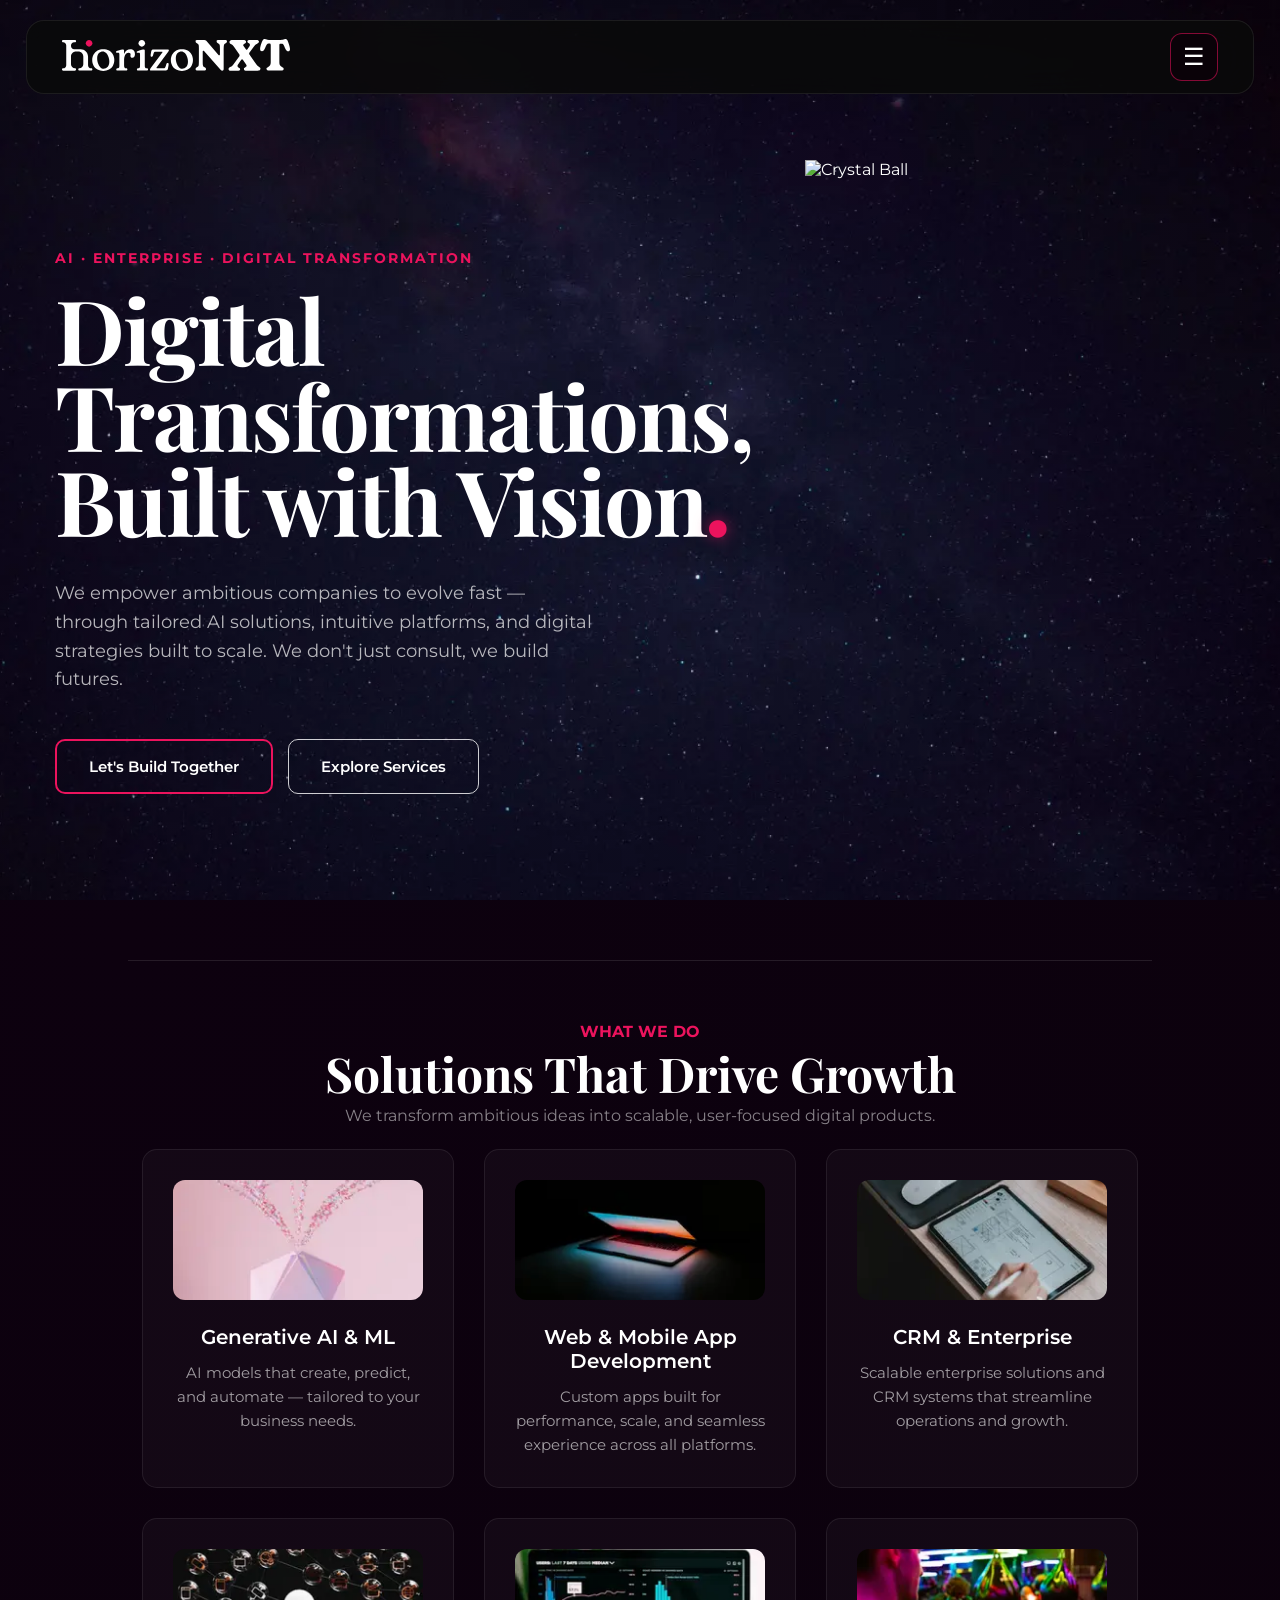
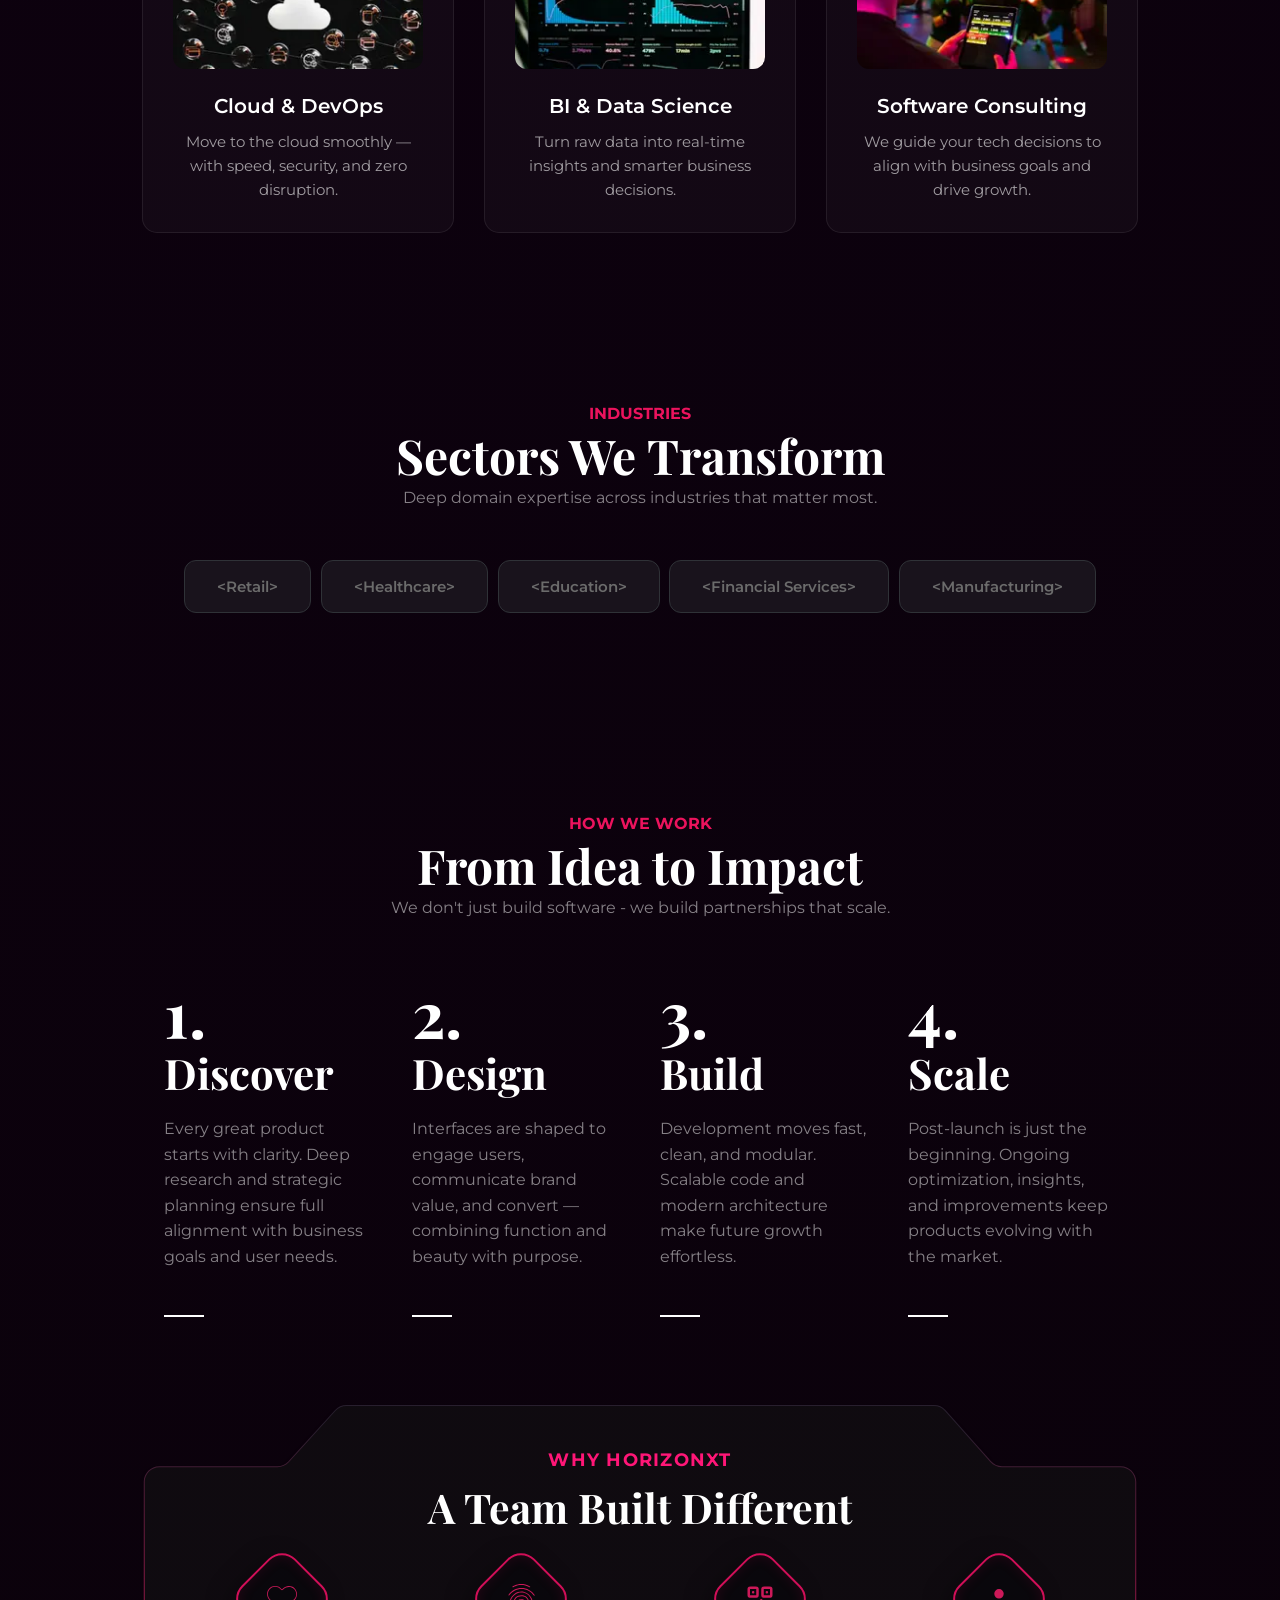
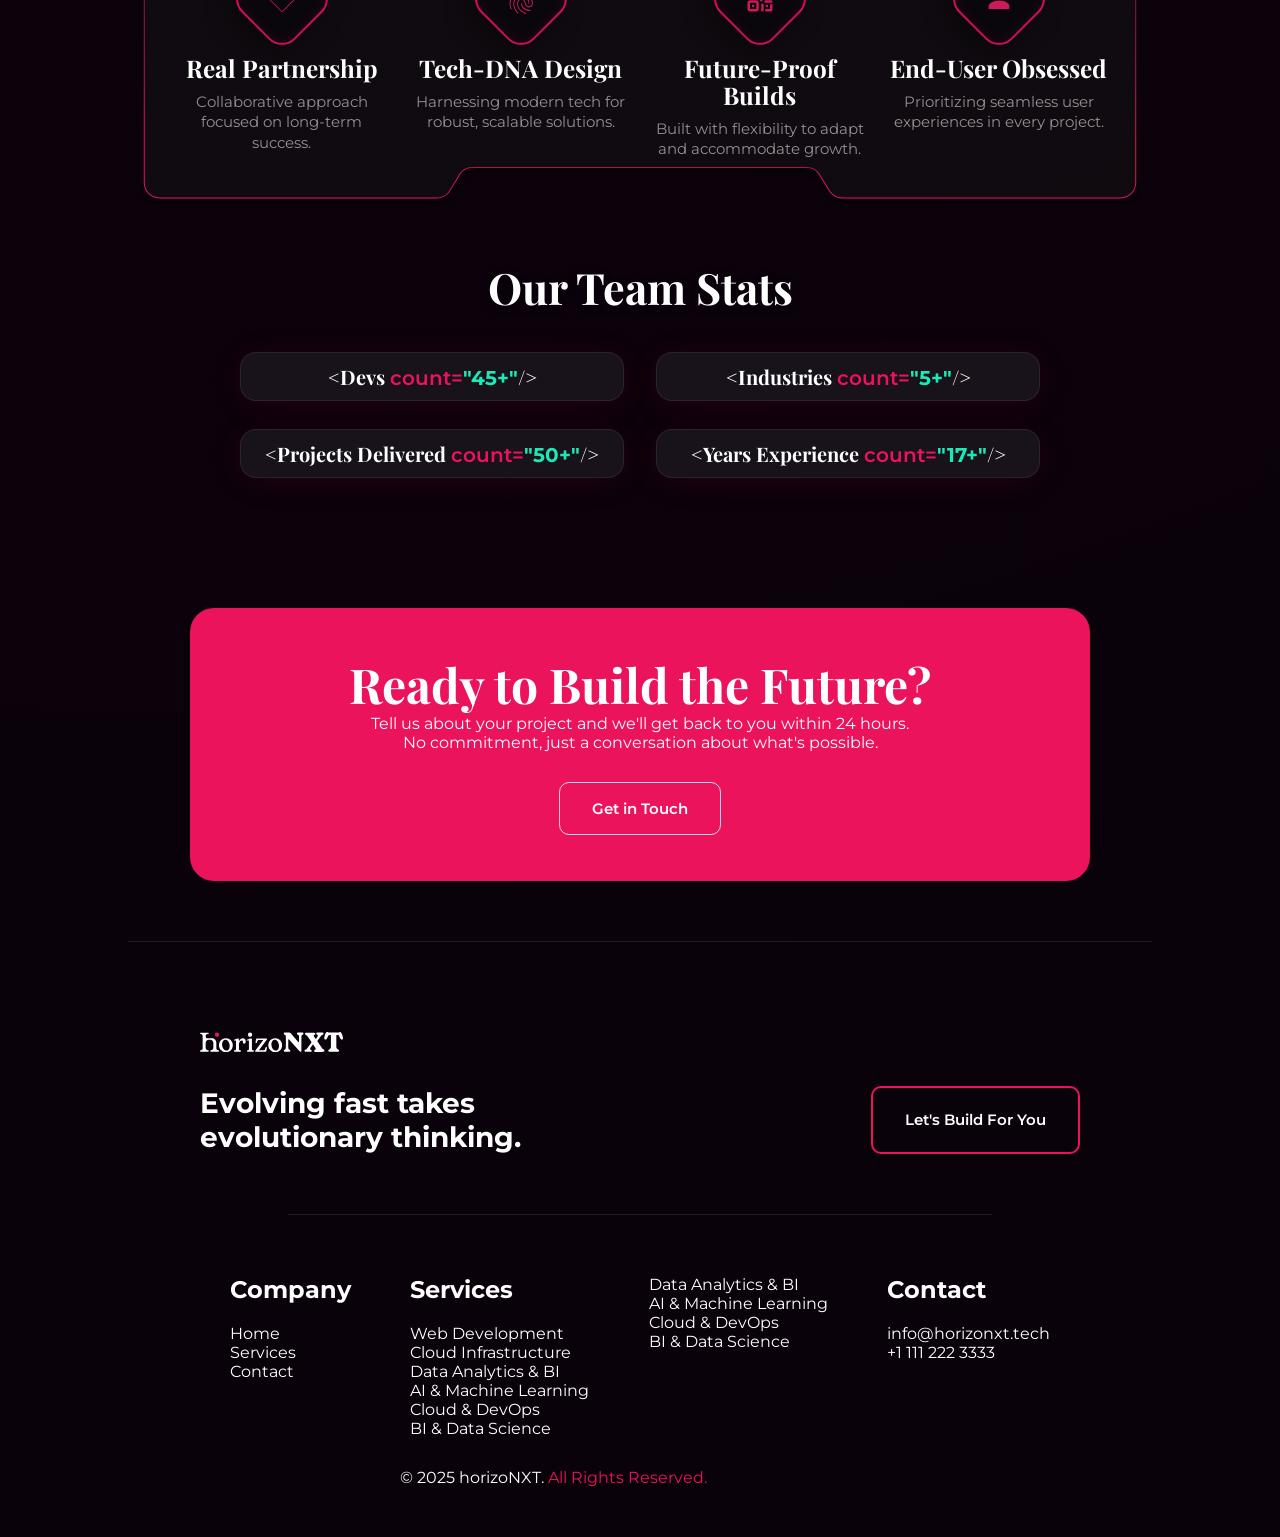
==== commit 4d5426d0: "change img link to svg and img" ====
--- a/index.html
+++ b/index.html
@@ -1,364 +1,364 @@
-<!doctype html>
-<html lang="en">
-
-<head>
-  <meta charset="UTF-8" />
-  <meta name="viewport" content="width=device-width, initial-scale=1.0" />
-  <title>Horizonxt-Clone</title>
-  <link rel="stylesheet" href="CSS/style.css" />
-</head>
-
-<body>
-  <!-- Nav Bar -->
-  <nav class="nav-bar">
-    <div class="logo">
-      <img src="https://horizonxt.tech/_next/static/media/logo.3b18220d.svg" alt="horizonXT logo" />
-    </div>
-    <details class="menu-dropdown">
-      <summary id="menuToggle" aria-label="Toggle navigation menu">☰</summary>
-      <div class="menu-icon">
-        <nav>
-          <a href="index.html">Home</a>
-          <a href="service.html">Services</a>
-          <a href="team.html">Team</a>
-          <a href="#">Contact</a>
-        </nav>
-      </div>
-    </details>
-  </nav>
-  <!-- Hero Section -->
-  <main class="hero-section">
-    <div class="container">
-      <div class="hero-content">
-        <div class="info">
-          <p class="tagline">AI · ENTERPRISE · DIGITAL TRANSFORMATION</p>
-          <h1>
-            Digital Transformations,<br />Built with Vision<span class="dot">.</span>
-          </h1>
-          <p class="description">
-            We empower ambitious companies to evolve fast — through tailored
-            AI solutions, intuitive platforms, and digital strategies built to
-            scale. We don't just consult, we build futures.
-          </p>
-          <div class="hero-btns">
-            <button class="btn btn-primary">Let's Build Together</button>
-            <button class="btn btn-secondary">Explore Services</button>
-          </div>
-        </div>
-        <div class="hero-image">
-          <div class="crystal-ball">
-            <img src="https://horizonxt.tech/_next/image?url=%2Fimages%2Fhero%2Fcrystal-ball.png&w=1080&q=75"
-              alt="Crystal Ball" />
-          </div>
-        </div>
-      </div>
-    </div>
-  </main>
-  <div class="divider"></div>
-  <!-- Content Section -->
-  <div class="section">
-    <div class="txt-center">
-      <h2 class="section-label">What We Do</h2>
-      <h2 class="section-title">Solutions That Drive Growth</h2>
-      <p class="section-description">
-        We transform ambitious ideas into scalable, user-focused digital
-        products.
-      </p>
-    </div>
-    <div class="flex-container">
-      <div class="card">
-        <img src="./Assets/contant/generative.webp" alt="AI Solutions" />
-        <h3>Generative AI & ML</h3>
-        <p>
-          AI models that create, predict, and automate — tailored to your business needs.
-        </p>
-      </div>
-      <div class="card">
-        <img src="./Assets/contant/card-web-dev.webp" alt="AI Solutions" />
-        <h3>Web & Mobile App Development</h3>
-        <p>
-          Custom apps built for performance, scale, and seamless experience across all platforms.
-        </p>
-      </div>
-      <div class="card">
-        <img src="./Assets/contant/crm&enterprices.webp" alt="AI Solutions" />
-        <h3>CRM & Enterprise</h3>
-        <p>
-          Scalable enterprise solutions and CRM systems that streamline operations and growth.
-        </p>
-      </div>
-      <div class="card">
-        <img src="./Assets/contant/card-cloud.webp" alt="AI Solutions" />
-        <h3>Cloud & DevOps</h3>
-        <p>
-          Move to the cloud smoothly — with speed, security, and zero disruption.
-        </p>
-      </div>
-      <div class="card">
-        <img src="./Assets/contant/bi-datascience.webp" alt="AI Solutions" />
-        <h3>BI & Data Science</h3>
-        <p>
-          Turn raw data into real-time insights and smarter business decisions.
-        </p>
-      </div>
-      <div class="card">
-        <img src="./Assets/contant/card-consulting.webp" alt="AI Solutions" />
-        <h3>Software Consulting</h3>
-        <p>
-          We guide your tech decisions to align with business goals and drive growth.
-        </p>
-      </div>
-    </div>
-
-  </div>
-
-  <!-- Industries Section -->
-
-  <section id="industries">
-    <div class="content-container">
-      <div class="text-center">
-        <strong class="section-label">INDUSTRIES</strong>
-        <h2 class="section-title">Sectors We&nbsp;Transform</h2>
-        <p class="section-description">
-          Deep domain expertise across industries that matter most.
-        </p>
-      </div>
-      <div class="flex-container industries">
-        <div class="justify-between">
-          <button class="btn">&lt;<!-- -->Retail<!-- -->&gt;</button>
-          <button class="btn">&lt;<!-- -->Healthcare<!-- -->&gt;</button>
-          <button class="btn">&lt;<!-- -->Education<!-- -->&gt;</button>
-          <button class="btn">
-            &lt;<!-- -->Financial Services<!-- -->&gt;
-          </button>
-          <button class="btn">&lt;<!-- -->Manufacturing<!-- -->&gt;</button>
-        </div>
-      </div>
-    </div>
-  </section>
-
-  <!-- How We Do It Section -->
-
-  <section id="how-we-do-it">
-    <div class="content-container">
-      <div class="text-center">
-        <strong class="section-label">HOW WE WORK</strong>
-        <h2 class="section-title">From Idea to Impact</h2>
-        <p class="section-description">
-          We don't just build software - we build partnerships that scale.
-        </p>
-      </div>
-      <div class="how-we-do-it">
-        <div>
-          <div class="discover">
-            <div>
-              <span>1<span class="dot">.</span></span>
-              <h3 class="section-title">Discover</h3>
-            </div>
-            <p>
-              Every great product starts with clarity. Deep research and
-              strategic planning ensure full alignment with business goals and
-              user needs.
-            </p>
-            <div></div>
-          </div>
-        </div>
-        <div>
-          <div class="design">
-            <div class="">
-              <span>2<span class="dot">.</span></span>
-              <h3 class="section-title">Design</h3>
-            </div>
-            <p>
-              Interfaces are shaped to engage users, communicate brand value,
-              and convert — combining function and beauty with purpose.
-            </p>
-            <div></div>
-          </div>
-        </div>
-        <div>
-          <div class="build">
-            <div class="">
-              <span>3<span class="dot">.</span></span>
-              <h3 class="section-title">Build</h3>
-            </div>
-            <p>
-              Development moves fast, clean, and modular. Scalable code and
-              modern architecture make future growth effortless.
-            </p>
-            <div></div>
-          </div>
-        </div>
-        <div>
-          <div class="scale">
-            <div class="">
-              <span>4<span class="dot">.</span></span>
-              <h3 class="section-title">Scale</h3>
-            </div>
-            <p>
-              Post-launch is just the beginning. Ongoing optimization,
-              insights, and improvements keep products evolving with the
-              market.
-            </p>
-            <div></div>
-          </div>
-        </div>
-      </div>
-    </div>
-  </section>
-
-  <!-- Why Horizonxt Section -->
-
-  <section id="what-drives-us">
-    <div class="why-shell">
-      <div class="why-frame">
-        <strong class="why-kicker">WHY HORIZONXT</strong>
-        <h2 class="why-title">A Team Built Different</h2>
-
-        <div class="why-grid">
-          <article class="why-item">
-            <div class="why-icon-wrap">
-              <img src="./Assets/love-svgrepo-com.svg" alt="Heart icon" />
-            </div>
-            <h3>Real Partnership</h3>
-            <p>Collaborative approach focused on long-term success.</p>
-          </article>
-
-          <article class="why-item">
-            <div class="why-icon-wrap">
-              <img src="./Assets/finger-print-svgrepo-com.svg" alt="Fingerprint icon" />
-            </div>
-            <h3>Tech-DNA Design</h3>
-            <p>Harnessing modern tech for robust, scalable solutions.</p>
-          </article>
-
-          <article class="why-item">
-            <div class="why-icon-wrap">
-              <img src="./Assets/qr-code-02-svgrepo-com.svg" alt="Grid icon" />
-            </div>
-            <h3>Future-Proof Builds</h3>
-            <p>Built with flexibility to adapt and accommodate growth.</p>
-          </article>
-
-          <article class="why-item">
-            <div class="why-icon-wrap">
-              <img src="./Assets/person-svgrepo-com.svg" alt="Person icon" />
-            </div>
-            <h3>End-User Obsessed</h3>
-            <p>Prioritizing seamless user experiences in every project.</p>
-          </article>
-        </div>
-      </div>
-    </div>
-
-    <div class="team-stats-section">
-      <h3 class="team-stats-title">Our Team Stats</h3>
-      <div class="team-stats-grid">
-        <div class="team-stat-chip">
-          <span class="stat-label">&lt;Devs <span class="stat-key">count=</span><span
-              class="stat-value">"45+"</span>/&gt;</span>
-        </div>
-        <div class="team-stat-chip">
-          <span class="stat-label">&lt;Industries <span class="stat-key">count=</span><span
-              class="stat-value">"5+"</span>/&gt;</span>
-        </div>
-        <div class="team-stat-chip">
-          <span class="stat-label">&lt;Projects Delivered <span class="stat-key">count=</span><span
-              class="stat-value">"50+"</span>/&gt;</span>
-        </div>
-        <div class="team-stat-chip">
-          <span class="stat-label">&lt;Years Experience <span class="stat-key">count=</span><span
-              class="stat-value">"17+"</span>/&gt;</span>
-        </div>
-      </div>
-    </div>
-  </section>
-
-  <!-- Get in Touch section -->
-  <div class="touch-section">
-    <div class="touch-content">
-      <h2 class="section-title">Ready to Build the Future?</h2>
-      <p class="section-p">
-        Tell us about your project and we'll get back to you within 24 hours.
-        <br class="hidden md:block" />No commitment, just a conversation about
-        what's possible.
-      </p>
-    </div>
-    <button class="btn btn-secondary touch-btn">Get in Touch</button>
-  </div>
-
-  <div class="divider"></div>
-  <!-- Footer section start -->
-
-  <footer class="footer-container">
-    <div class="content-container">
-      <div>
-        <img src="https://horizonxt.tech/_next/static/media/logo.3b18220d.svg"
-          alt="HorizonXT logo - company branding symbol" style="padding: 30px 0; height: 80px" />
-        <div class="contant-btn">
-          <h2>
-            Evolving fast takes<br />evolutionary thinking<span class="text-accent">.</span>
-          </h2>
-          <button class="btn btn-primary">Let's Build For You</button>
-        </div>
-        <div class="divider"></div>
-        <div class="flex">
-          <div>
-            <h4>Company</h4>
-            <ul>
-              <li><a href="/">Home</a></li>
-              <li><a href="/services">Services</a></li>
-              <li><a href="/contact">Contact</a></li>
-            </ul>
-          </div>
-          <div>
-            <h4>Services</h4>
-            <div>
-              <div>
-                <a href="/services/web-development">Web Development</a>
-              </div>
-              <div>
-                <a href="/services/cloud-infrastructure">Cloud Infrastructure</a>
-              </div>
-              <div>
-                <a href="/services/data-analytics">Data Analytics & BI</a>
-              </div>
-              <div>
-                <a href="/services/ai-solutions">AI & Machine Learning</a>
-              </div>
-              <div><a href="/insights">Cloud & DevOps</a></div>
-              <div><a href="/docs">BI & Data Science</a></div>
-            </div>
-          </div>
-          <div>
-            <div>
-              <a href="/services/data-analytics">Data Analytics & BI</a>
-            </div>
-            <div>
-              <a href="/services/ai-solutions">AI & Machine Learning</a>
-            </div>
-            <div><a href="/insights">Cloud & DevOps</a></div>
-            <div><a href="/docs">BI & Data Science</a></div>
-          </div>
-          <div>
-            <h4>Contact</h4>
-            <ul>
-              <li>
-                <a href="mailto:info@horizonxt.tech">info@horizonxt.tech</a>
-              </li>
-              <li><a href="tel:+11112223333">+1 111 222 3333</a></li>
-            </ul>
-          </div>
-        </div>
-      </div>
-    </div>
-
-    <div class="f-info">
-      <p>© 2025 horizoNXT. <span>All Rights Reserved.</span></p>
-    </div>
-  </footer>
-  <!-- Footer section end -->
-
-</body>
-
+<!doctype html>
+<html lang="en">
+
+<head>
+  <meta charset="UTF-8" />
+  <meta name="viewport" content="width=device-width, initial-scale=1.0" />
+  <title>Horizonxt-Clone</title>
+  <link rel="stylesheet" href="CSS/style.css" />
+</head>
+
+<body>
+  <!-- Nav Bar -->
+  <nav class="nav-bar">
+    <div class="logo">
+      <img src="./Assets/logo.3b18220d.svg" alt="horizonXT logo" />
+    </div>
+    <details class="menu-dropdown">
+      <summary id="menuToggle" aria-label="Toggle navigation menu">☰</summary>
+      <div class="menu-icon">
+        <nav>
+          <a href="index.html">Home</a>
+          <a href="service.html">Services</a>
+          <a href="team.html">Team</a>
+          <a href="#">Contact</a>
+        </nav>
+      </div>
+    </details>
+  </nav>
+  <!-- Hero Section -->
+  <main class="hero-section">
+    <div class="container">
+      <div class="hero-content">
+        <div class="info">
+          <p class="tagline">AI · ENTERPRISE · DIGITAL TRANSFORMATION</p>
+          <h1>
+            Digital Transformations,<br />Built with Vision<span class="dot">.</span>
+          </h1>
+          <p class="description">
+            We empower ambitious companies to evolve fast — through tailored
+            AI solutions, intuitive platforms, and digital strategies built to
+            scale. We don't just consult, we build futures.
+          </p>
+          <div class="hero-btns">
+            <button class="btn btn-primary">Let's Build Together</button>
+            <button class="btn btn-secondary">Explore Services</button>
+          </div>
+        </div>
+        <div class="hero-image">
+          <div class="crystal-ball">
+            <img src="https://horizonxt.tech/_next/image?url=%2Fimages%2Fhero%2Fcrystal-ball.png&w=1080&q=75"
+              alt="Crystal Ball" />
+          </div>
+        </div>
+      </div>
+    </div>
+  </main>
+  <div class="divider"></div>
+  <!-- Content Section -->
+  <div class="section">
+    <div class="txt-center">
+      <h2 class="section-label">What We Do</h2>
+      <h2 class="section-title">Solutions That Drive Growth</h2>
+      <p class="section-description">
+        We transform ambitious ideas into scalable, user-focused digital
+        products.
+      </p>
+    </div>
+    <div class="flex-container">
+      <div class="card">
+        <img src="./Assets/contant/generative.webp" alt="AI Solutions" />
+        <h3>Generative AI & ML</h3>
+        <p>
+          AI models that create, predict, and automate — tailored to your business needs.
+        </p>
+      </div>
+      <div class="card">
+        <img src="./Assets/contant/card-web-dev.webp" alt="AI Solutions" />
+        <h3>Web & Mobile App Development</h3>
+        <p>
+          Custom apps built for performance, scale, and seamless experience across all platforms.
+        </p>
+      </div>
+      <div class="card">
+        <img src="./Assets/contant/crm&enterprices.webp" alt="AI Solutions" />
+        <h3>CRM & Enterprise</h3>
+        <p>
+          Scalable enterprise solutions and CRM systems that streamline operations and growth.
+        </p>
+      </div>
+      <div class="card">
+        <img src="./Assets/contant/card-cloud.webp" alt="AI Solutions" />
+        <h3>Cloud & DevOps</h3>
+        <p>
+          Move to the cloud smoothly — with speed, security, and zero disruption.
+        </p>
+      </div>
+      <div class="card">
+        <img src="./Assets/contant/bi-datascience.webp" alt="AI Solutions" />
+        <h3>BI & Data Science</h3>
+        <p>
+          Turn raw data into real-time insights and smarter business decisions.
+        </p>
+      </div>
+      <div class="card">
+        <img src="./Assets/contant/card-consulting.webp" alt="AI Solutions" />
+        <h3>Software Consulting</h3>
+        <p>
+          We guide your tech decisions to align with business goals and drive growth.
+        </p>
+      </div>
+    </div>
+
+  </div>
+
+  <!-- Industries Section -->
+
+  <section id="industries">
+    <div class="content-container">
+      <div class="text-center">
+        <strong class="section-label">INDUSTRIES</strong>
+        <h2 class="section-title">Sectors We&nbsp;Transform</h2>
+        <p class="section-description">
+          Deep domain expertise across industries that matter most.
+        </p>
+      </div>
+      <div class="flex-container industries">
+        <div class="justify-between">
+          <button class="btn">&lt;<!-- -->Retail<!-- -->&gt;</button>
+          <button class="btn">&lt;<!-- -->Healthcare<!-- -->&gt;</button>
+          <button class="btn">&lt;<!-- -->Education<!-- -->&gt;</button>
+          <button class="btn">
+            &lt;<!-- -->Financial Services<!-- -->&gt;
+          </button>
+          <button class="btn">&lt;<!-- -->Manufacturing<!-- -->&gt;</button>
+        </div>
+      </div>
+    </div>
+  </section>
+
+  <!-- How We Do It Section -->
+
+  <section id="how-we-do-it">
+    <div class="content-container">
+      <div class="text-center">
+        <strong class="section-label">HOW WE WORK</strong>
+        <h2 class="section-title">From Idea to Impact</h2>
+        <p class="section-description">
+          We don't just build software - we build partnerships that scale.
+        </p>
+      </div>
+      <div class="how-we-do-it">
+        <div>
+          <div class="discover">
+            <div>
+              <span>1<span class="dot">.</span></span>
+              <h3 class="section-title">Discover</h3>
+            </div>
+            <p>
+              Every great product starts with clarity. Deep research and
+              strategic planning ensure full alignment with business goals and
+              user needs.
+            </p>
+            <div></div>
+          </div>
+        </div>
+        <div>
+          <div class="design">
+            <div class="">
+              <span>2<span class="dot">.</span></span>
+              <h3 class="section-title">Design</h3>
+            </div>
+            <p>
+              Interfaces are shaped to engage users, communicate brand value,
+              and convert — combining function and beauty with purpose.
+            </p>
+            <div></div>
+          </div>
+        </div>
+        <div>
+          <div class="build">
+            <div class="">
+              <span>3<span class="dot">.</span></span>
+              <h3 class="section-title">Build</h3>
+            </div>
+            <p>
+              Development moves fast, clean, and modular. Scalable code and
+              modern architecture make future growth effortless.
+            </p>
+            <div></div>
+          </div>
+        </div>
+        <div>
+          <div class="scale">
+            <div class="">
+              <span>4<span class="dot">.</span></span>
+              <h3 class="section-title">Scale</h3>
+            </div>
+            <p>
+              Post-launch is just the beginning. Ongoing optimization,
+              insights, and improvements keep products evolving with the
+              market.
+            </p>
+            <div></div>
+          </div>
+        </div>
+      </div>
+    </div>
+  </section>
+
+  <!-- Why Horizonxt Section -->
+
+  <section id="what-drives-us">
+    <div class="why-shell">
+      <div class="why-frame">
+        <strong class="why-kicker">WHY HORIZONXT</strong>
+        <h2 class="why-title">A Team Built Different</h2>
+
+        <div class="why-grid">
+          <article class="why-item">
+            <div class="why-icon-wrap">
+              <img src="./Assets/love-svgrepo-com.svg" alt="Heart icon" />
+            </div>
+            <h3>Real Partnership</h3>
+            <p>Collaborative approach focused on long-term success.</p>
+          </article>
+
+          <article class="why-item">
+            <div class="why-icon-wrap">
+              <img src="./Assets/finger-print-svgrepo-com.svg" alt="Fingerprint icon" />
+            </div>
+            <h3>Tech-DNA Design</h3>
+            <p>Harnessing modern tech for robust, scalable solutions.</p>
+          </article>
+
+          <article class="why-item">
+            <div class="why-icon-wrap">
+              <img src="./Assets/qr-code-02-svgrepo-com.svg" alt="Grid icon" />
+            </div>
+            <h3>Future-Proof Builds</h3>
+            <p>Built with flexibility to adapt and accommodate growth.</p>
+          </article>
+
+          <article class="why-item">
+            <div class="why-icon-wrap">
+              <img src="./Assets/person-svgrepo-com.svg" alt="Person icon" />
+            </div>
+            <h3>End-User Obsessed</h3>
+            <p>Prioritizing seamless user experiences in every project.</p>
+          </article>
+        </div>
+      </div>
+    </div>
+
+    <div class="team-stats-section">
+      <h3 class="team-stats-title">Our Team Stats</h3>
+      <div class="team-stats-grid">
+        <div class="team-stat-chip">
+          <span class="stat-label">&lt;Devs <span class="stat-key">count=</span><span
+              class="stat-value">"45+"</span>/&gt;</span>
+        </div>
+        <div class="team-stat-chip">
+          <span class="stat-label">&lt;Industries <span class="stat-key">count=</span><span
+              class="stat-value">"5+"</span>/&gt;</span>
+        </div>
+        <div class="team-stat-chip">
+          <span class="stat-label">&lt;Projects Delivered <span class="stat-key">count=</span><span
+              class="stat-value">"50+"</span>/&gt;</span>
+        </div>
+        <div class="team-stat-chip">
+          <span class="stat-label">&lt;Years Experience <span class="stat-key">count=</span><span
+              class="stat-value">"17+"</span>/&gt;</span>
+        </div>
+      </div>
+    </div>
+  </section>
+
+  <!-- Get in Touch section -->
+  <div class="touch-section">
+    <div class="touch-content">
+      <h2 class="section-title">Ready to Build the Future?</h2>
+      <p class="section-p">
+        Tell us about your project and we'll get back to you within 24 hours.
+        <br class="hidden md:block" />No commitment, just a conversation about
+        what's possible.
+      </p>
+    </div>
+    <button class="btn btn-secondary touch-btn">Get in Touch</button>
+  </div>
+
+  <div class="divider"></div>
+  <!-- Footer section start -->
+
+  <footer class="footer-container">
+    <div class="content-container">
+      <div>
+        <img src="./Assets/logo.3b18220d.svg"
+          alt="HorizonXT logo - company branding symbol" style="padding: 30px 0; height: 80px" />
+        <div class="contant-btn">
+          <h2>
+            Evolving fast takes<br />evolutionary thinking<span class="text-accent">.</span>
+          </h2>
+          <button class="btn btn-primary">Let's Build For You</button>
+        </div>
+        <div class="divider"></div>
+        <div class="flex">
+          <div>
+            <h4>Company</h4>
+            <ul>
+              <li><a href="/">Home</a></li>
+              <li><a href="/services">Services</a></li>
+              <li><a href="/contact">Contact</a></li>
+            </ul>
+          </div>
+          <div>
+            <h4>Services</h4>
+            <div>
+              <div>
+                <a href="/services/web-development">Web Development</a>
+              </div>
+              <div>
+                <a href="/services/cloud-infrastructure">Cloud Infrastructure</a>
+              </div>
+              <div>
+                <a href="/services/data-analytics">Data Analytics & BI</a>
+              </div>
+              <div>
+                <a href="/services/ai-solutions">AI & Machine Learning</a>
+              </div>
+              <div><a href="/insights">Cloud & DevOps</a></div>
+              <div><a href="/docs">BI & Data Science</a></div>
+            </div>
+          </div>
+          <div>
+            <div>
+              <a href="/services/data-analytics">Data Analytics & BI</a>
+            </div>
+            <div>
+              <a href="/services/ai-solutions">AI & Machine Learning</a>
+            </div>
+            <div><a href="/insights">Cloud & DevOps</a></div>
+            <div><a href="/docs">BI & Data Science</a></div>
+          </div>
+          <div>
+            <h4>Contact</h4>
+            <ul>
+              <li>
+                <a href="mailto:info@horizonxt.tech">info@horizonxt.tech</a>
+              </li>
+              <li><a href="tel:+11112223333">+1 111 222 3333</a></li>
+            </ul>
+          </div>
+        </div>
+      </div>
+    </div>
+
+    <div class="f-info">
+      <p>© 2025 horizoNXT. <span>All Rights Reserved.</span></p>
+    </div>
+  </footer>
+  <!-- Footer section end -->
+
+</body>
+
 </html>
--- a/CSS/style.css
+++ b/CSS/style.css
@@ -130,7 +130,7 @@
 .hero-section {
 
     min-height: 100vh;
-    background-image: url('https://horizonxt.tech/_next/image?url=%2Fimages%2Fhero%2Fhero-bg.jpg&w=1920&q=75');
+    background-image: url('../Assets/hero-bg.webp');
     background-size: cover;
     background-position: center;
     display: flex;
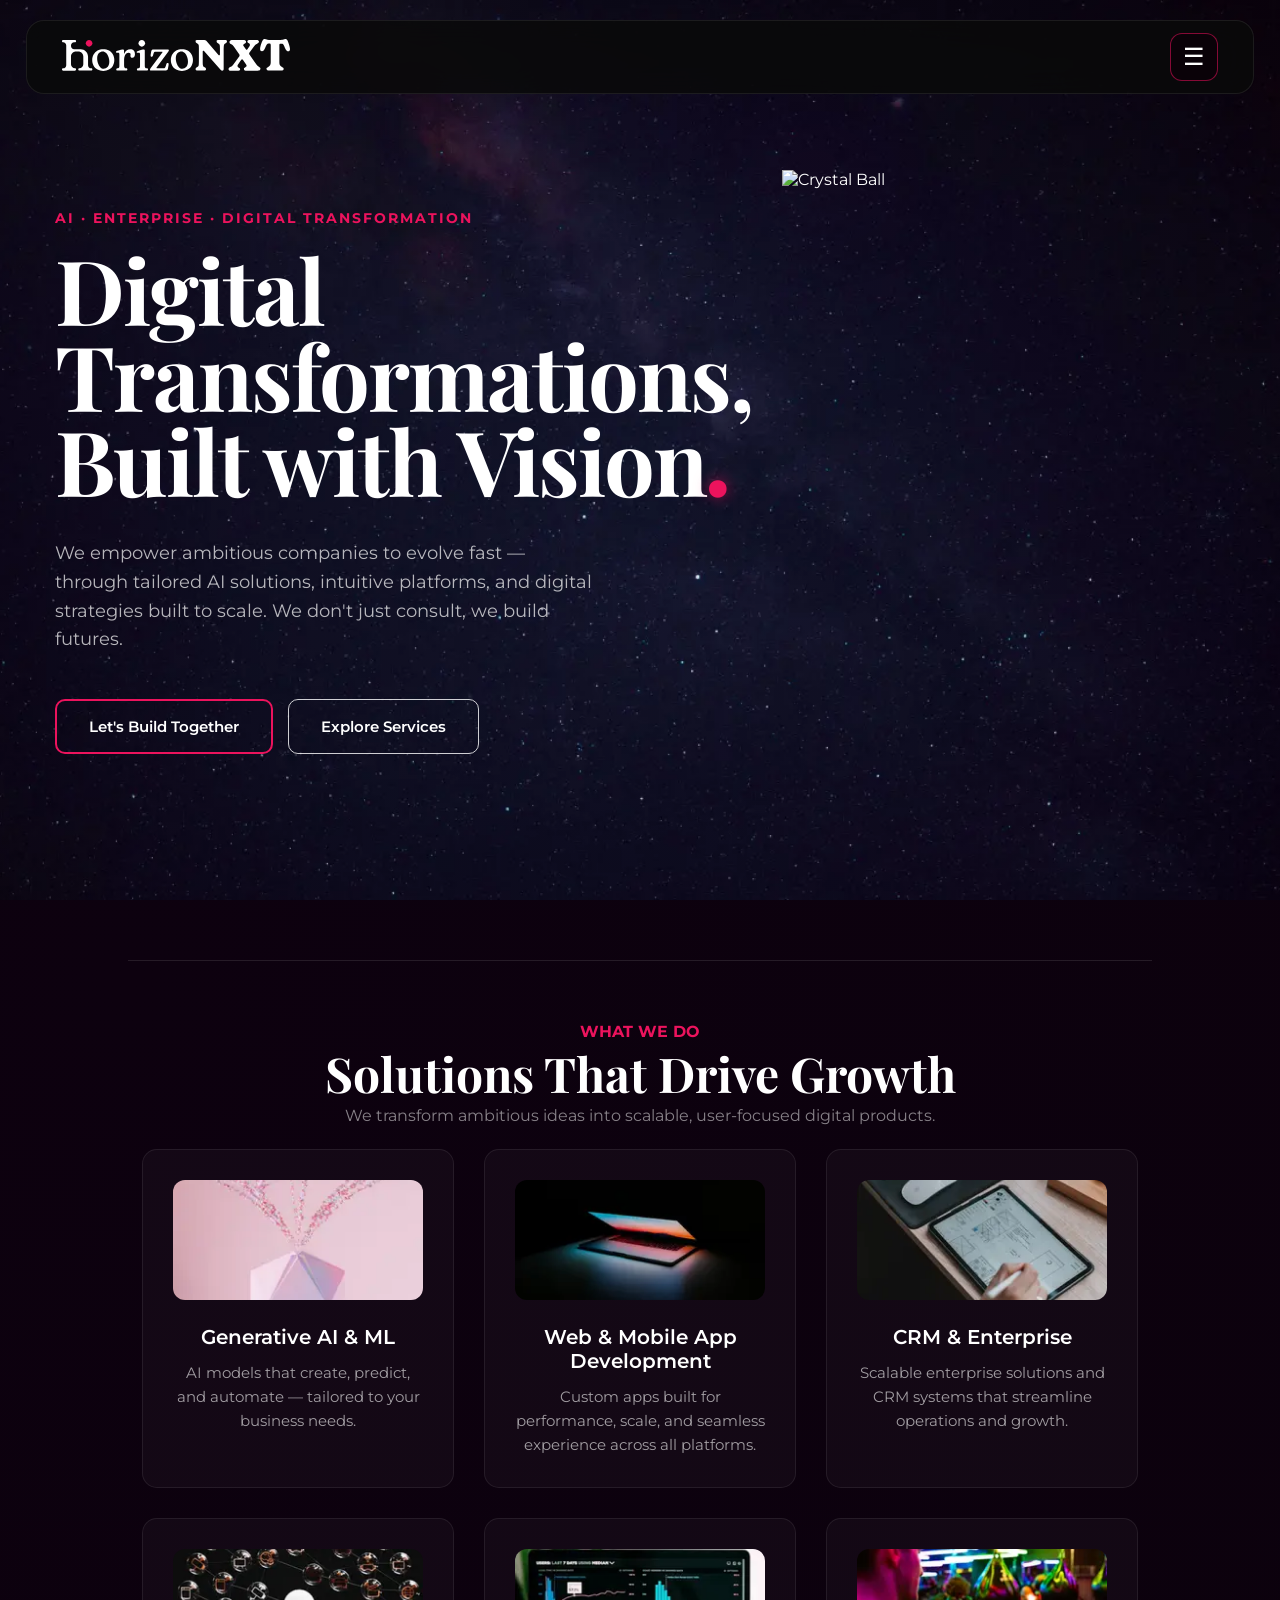
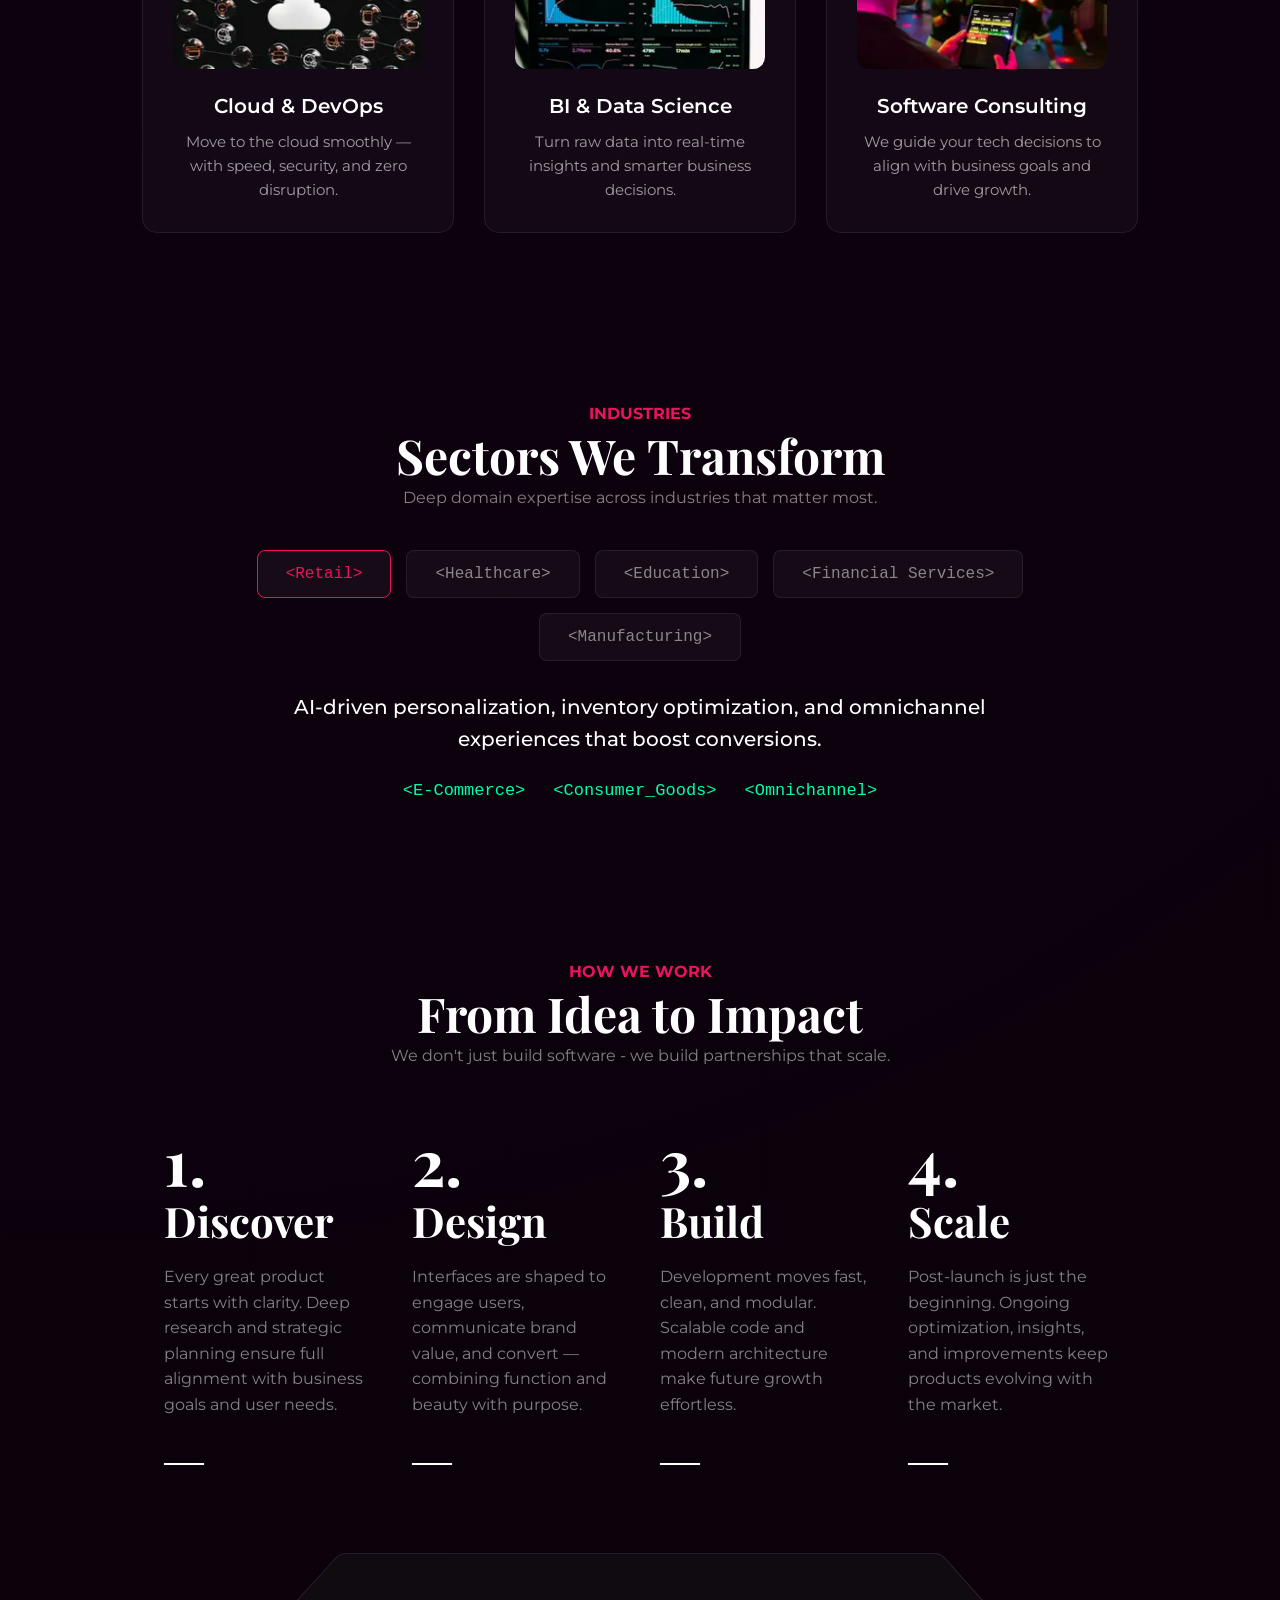
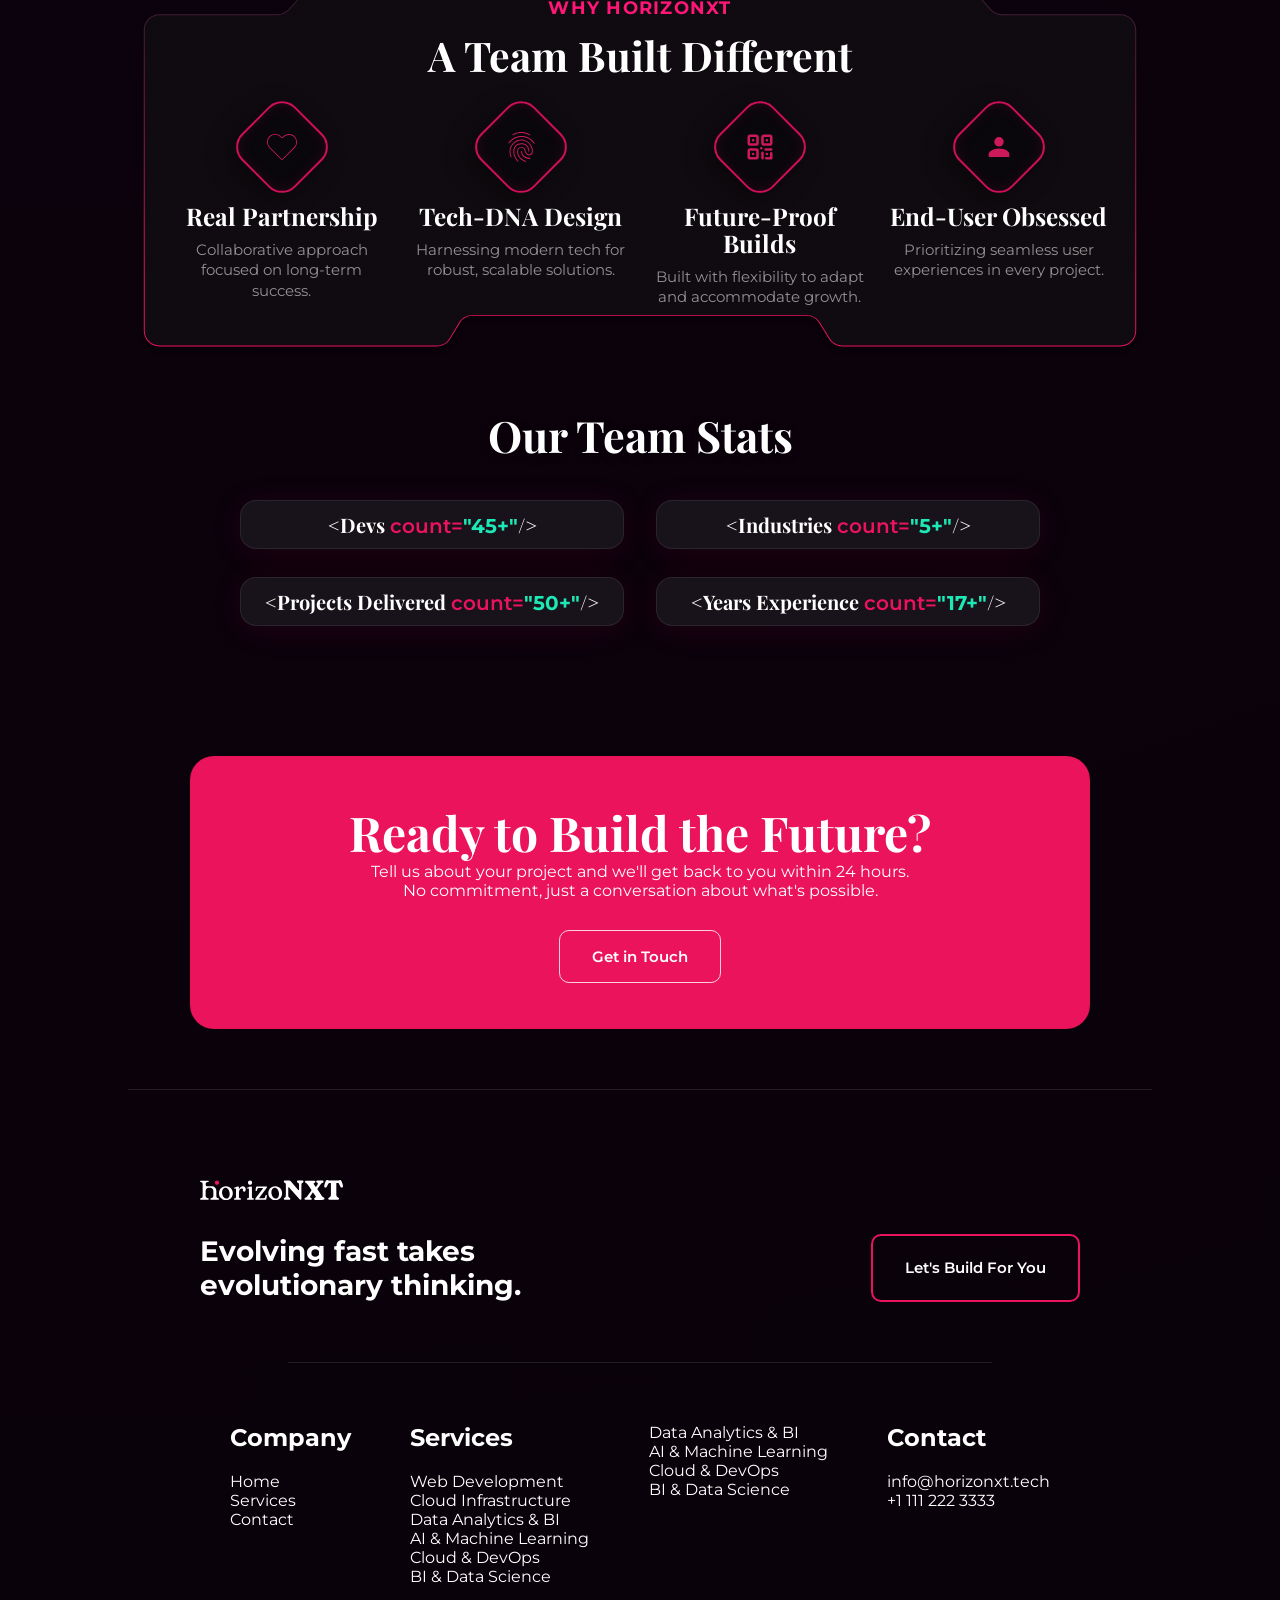
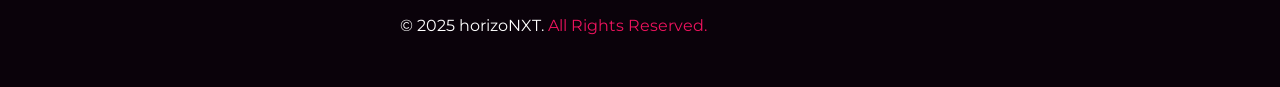
==== commit bb1a5560: "update click button text" ====
--- a/index.html
+++ b/index.html
@@ -123,15 +123,57 @@
           Deep domain expertise across industries that matter most.
         </p>
       </div>
-      <div class="flex-container industries">
-        <div class="justify-between">
-          <button class="btn">&lt;<!-- -->Retail<!-- -->&gt;</button>
-          <button class="btn">&lt;<!-- -->Healthcare<!-- -->&gt;</button>
-          <button class="btn">&lt;<!-- -->Education<!-- -->&gt;</button>
-          <button class="btn">
-            &lt;<!-- -->Financial Services<!-- -->&gt;
-          </button>
-          <button class="btn">&lt;<!-- -->Manufacturing<!-- -->&gt;</button>
+
+      <!-- Hidden Radio Inputs -->
+      <input type="radio" name="industry_tabs" id="tab-retail" checked hidden>
+      <input type="radio" name="industry_tabs" id="tab-healthcare" hidden>
+      <input type="radio" name="industry_tabs" id="tab-education" hidden>
+      <input type="radio" name="industry_tabs" id="tab-finance" hidden>
+      <input type="radio" name="industry_tabs" id="tab-manufacturing" hidden>
+
+      <div class="industry-tabs">
+        <label for="tab-retail" class="tab-btn">&lt;Retail&gt;</label>
+        <label for="tab-healthcare" class="tab-btn">&lt;Healthcare&gt;</label>
+        <label for="tab-education" class="tab-btn">&lt;Education&gt;</label>
+        <label for="tab-finance" class="tab-btn">&lt;Financial Services&gt;</label>
+        <label for="tab-manufacturing" class="tab-btn">&lt;Manufacturing&gt;</label>
+      </div>
+
+      <div class="industry-content">
+        <!-- Retail -->
+        <div id="retail" class="tab-pane">
+          <p>AI-driven personalization, inventory optimization, and omnichannel experiences that boost conversions.</p>
+          <div class="tags">
+            <span>&lt;E-Commerce&gt;</span> <span>&lt;Consumer_Goods&gt;</span> <span>&lt;Omnichannel&gt;</span>
+          </div>
+        </div>
+        <!-- Healthcare -->
+        <div id="healthcare" class="tab-pane">
+          <p>Digital health platforms, patient engagement tools, and AI-assisted diagnostics improving outcomes.</p>
+          <div class="tags">
+            <span>&lt;Telemedicine&gt;</span> <span>&lt;Health_Data&gt;</span> <span>&lt;AI_Diagnostics&gt;</span>
+          </div>
+        </div>
+        <!-- Education -->
+        <div id="education" class="tab-pane">
+          <p>Personalized learning systems, virtual classrooms, and AI-powered content delivery platforms.</p>
+          <div class="tags">
+            <span>&lt;EdTech&gt;</span> <span>&lt;E-Learning&gt;</span> <span>&lt;LMS&gt;</span>
+          </div>
+        </div>
+        <!-- Financial Services -->
+        <div id="finance" class="tab-pane">
+          <p>Secure fintech platforms, fraud detection systems, and intelligent automation for financial operations.</p>
+          <div class="tags">
+            <span>&lt;FinTech&gt;</span> <span>&lt;Payments&gt;</span> <span>&lt;Risk_Management&gt;</span>
+          </div>
+        </div>
+        <!-- Manufacturing -->
+        <div id="manufacturing" class="tab-pane">
+          <p>IoT-enabled smart factories, supply chain automation, and predictive maintenance systems.</p>
+          <div class="tags">
+            <span>&lt;Industrial_IoT&gt;</span> <span>&lt;Automation&gt;</span> <span>&lt;Predictive_Maintenance&gt;</span>
+          </div>
         </div>
       </div>
     </div>
@@ -358,7 +400,6 @@
     </div>
   </footer>
   <!-- Footer section end -->
-
-</body>
-
-</html>+  </body>
+
+</html>
--- a/CSS/style.css
+++ b/CSS/style.css
@@ -137,7 +137,7 @@
     align-items: center;
     position: relative;
     overflow: hidden;
-    padding-top: 100px;
+    padding-top: 20px;
     /* Space for fixed nav */
 }
 
@@ -151,19 +151,26 @@
 
 .hero-content {
     display: flex;
-    align-items: center;
-    justify-content: space-between;
+    justify-content: flex-start;
+    align-items: center;
     width: 100%;
     position: relative;
     z-index: 2;
     padding-bottom: 50px;
-
+    gap: 30px;
+}
+
+.hero-image {
+    display: flex;
+    justify-content: center;
+    align-items: center;
+    margin-left: 0; /* Reset margin */
 }
 
 .info {
     margin-top: 8%;
-    flex: 1;
-    padding-right: 20px;
+    flex: 0 0 540px; /* Force info to exactly wrap its content width */
+    padding-right: 0;
 }
 
 .tagline {
@@ -202,6 +209,7 @@
 .hero-btns {
     display: flex;
     gap: 15px;
+    
 }
 
 .btn {
@@ -212,6 +220,7 @@
     font-size: 15px;
     transition: all 0.3s ease;
     display: inline-block;
+    cursor: pointer;
 }
 
 .btn-primary {
@@ -239,12 +248,18 @@
 
 /* Crystal Ball & Platform Visuals */
 
+@keyframes float {
+    0% { transform: translateY(0); }
+    50% { transform: translateY(-20px); }
+    100% { transform: translateY(0); }
+}
+
 .crystal-ball {
-    position: relative;
+    position:relative;
     z-index: 5;
     animation: float 4s ease-in-out infinite;
-    width: 420px;
-    height: 700px;
+    width: 500px;
+    height: 600px;
     margin-bottom: -70px;
     /* Pull it down onto the platform */
 }
@@ -767,3 +782,82 @@
     font-weight: 700;
 }
 
+
+/* Industry Tabs section */
+.industry-tabs {
+    display: flex;
+    justify-content: center;
+    gap: 15px;
+    margin: 40px auto 30px;
+    flex-wrap: wrap;
+    max-width: 1000px;
+}
+
+.tab-btn {
+    background: rgba(255, 255, 255, 0.04);
+    color: rgba(255, 255, 255, 0.5);
+    border: 1px solid rgba(255, 255, 255, 0.08);
+    padding: 14px 28px;
+    border-radius: 8px;
+    font-family: monospace;
+    font-size: 16px;
+    cursor: pointer;
+    transition: all 0.3s ease;
+}
+
+.tab-btn:hover {
+    border-color: rgba(236, 19, 93, 0.6);
+    color: #fff;
+    background: rgba(236, 19, 93, 0.05);
+}
+
+/* Radio button logic for active tabs  */
+#tab-retail:checked ~ .industry-tabs label[for="tab-retail"],
+#tab-healthcare:checked ~ .industry-tabs label[for="tab-healthcare"],
+#tab-education:checked ~ .industry-tabs label[for="tab-education"],
+#tab-finance:checked ~ .industry-tabs label[for="tab-finance"],
+#tab-manufacturing:checked ~ .industry-tabs label[for="tab-manufacturing"] {
+    border-color: #ec135d;
+    color: #ec135d;
+}
+
+.industry-content {
+    margin-top: 30px;
+    text-align: center;
+    min-height: 120px;
+}
+
+.tab-pane {
+    display: none;
+    animation: fadeIn 0.4s ease-in-out;
+}
+
+/* Radio button logic for active panes */
+#tab-retail:checked ~ .industry-content #retail,
+#tab-healthcare:checked ~ .industry-content #healthcare,
+#tab-education:checked ~ .industry-content #education,
+#tab-finance:checked ~ .industry-content #finance,
+#tab-manufacturing:checked ~ .industry-content #manufacturing {
+    display: block;
+}
+
+.tab-pane p {
+    font-size: 20px;
+    line-height: 1.6;
+    max-width: 750px;
+    margin: 0 auto 25px;
+    color: white;
+    font-weight: 500;
+}
+
+.tab-pane .tags span {
+    color: #00ffaa;
+    font-family: monospace;
+    font-size: 17px;
+    margin: 0 12px;
+}
+
+@keyframes fadeIn {
+    from { opacity: 0; transform: translateY(10px); }
+    to { opacity: 1; transform: translateY(0); }
+}
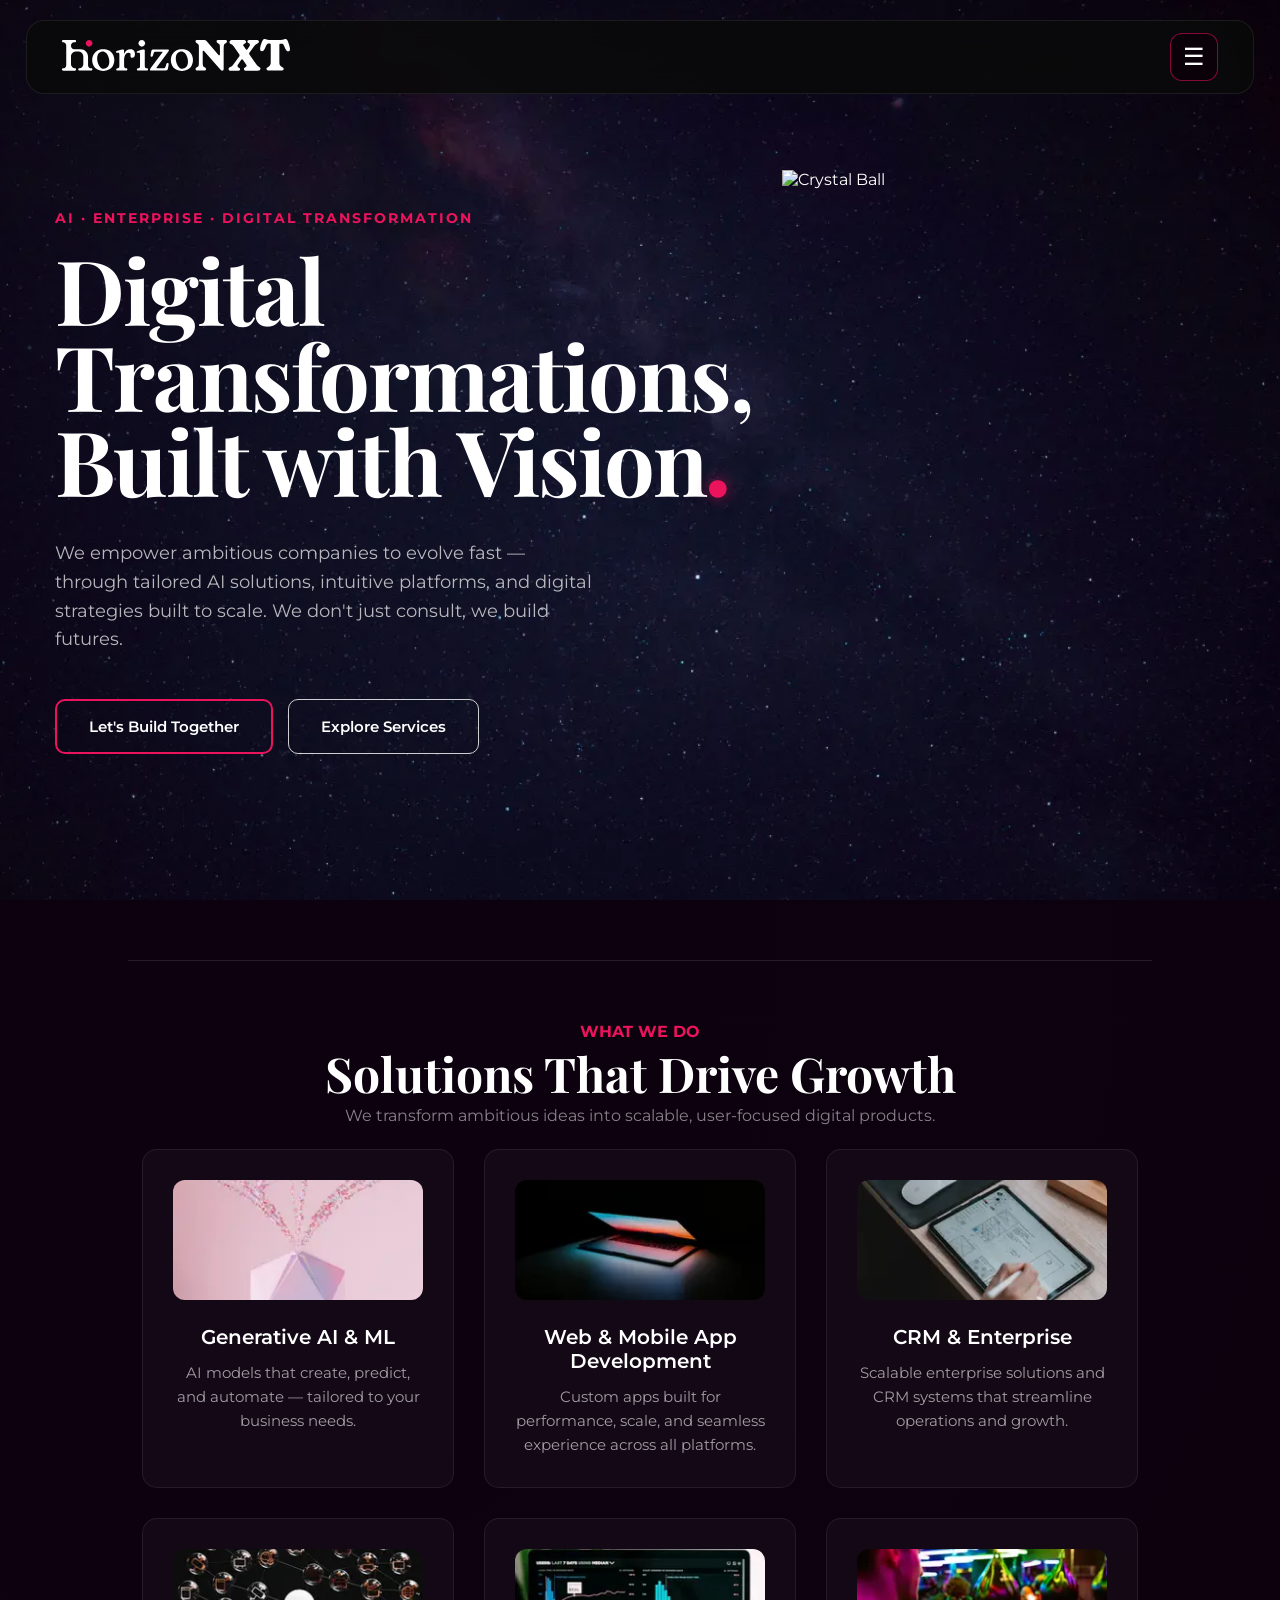
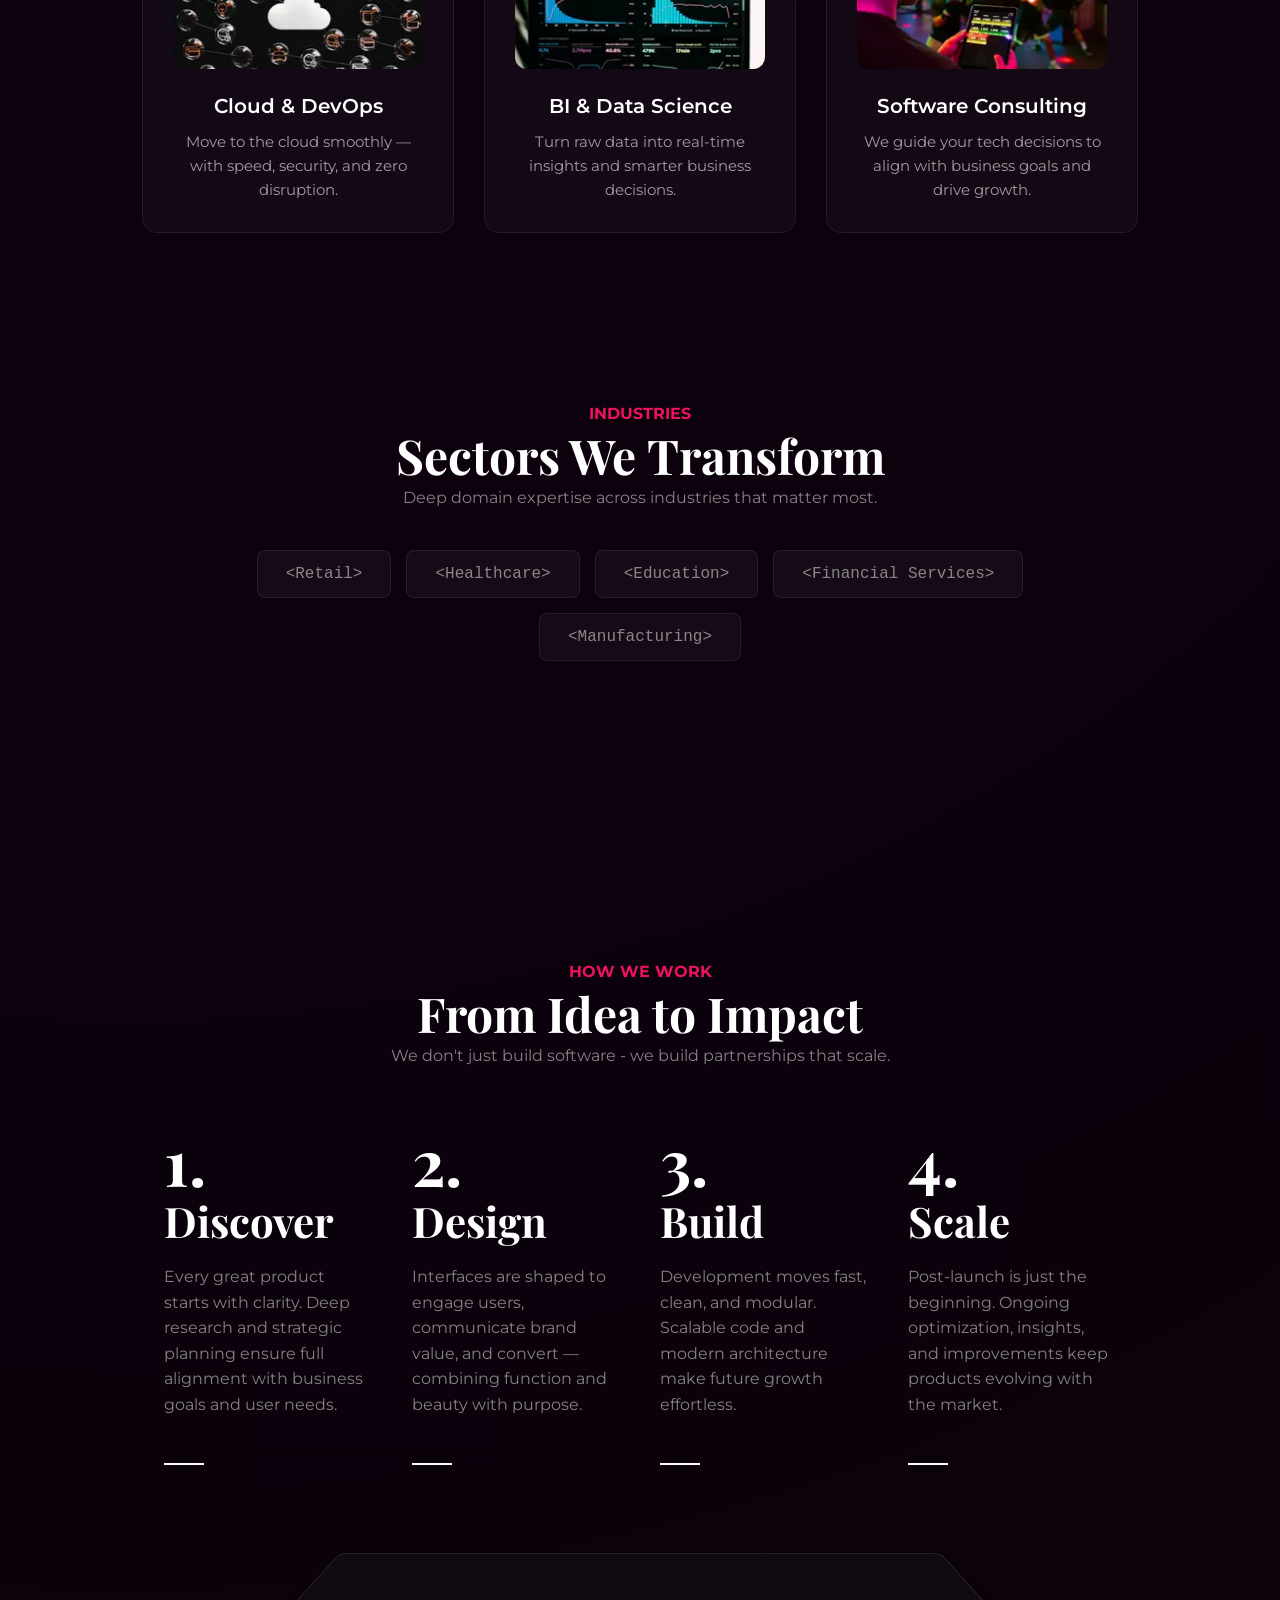
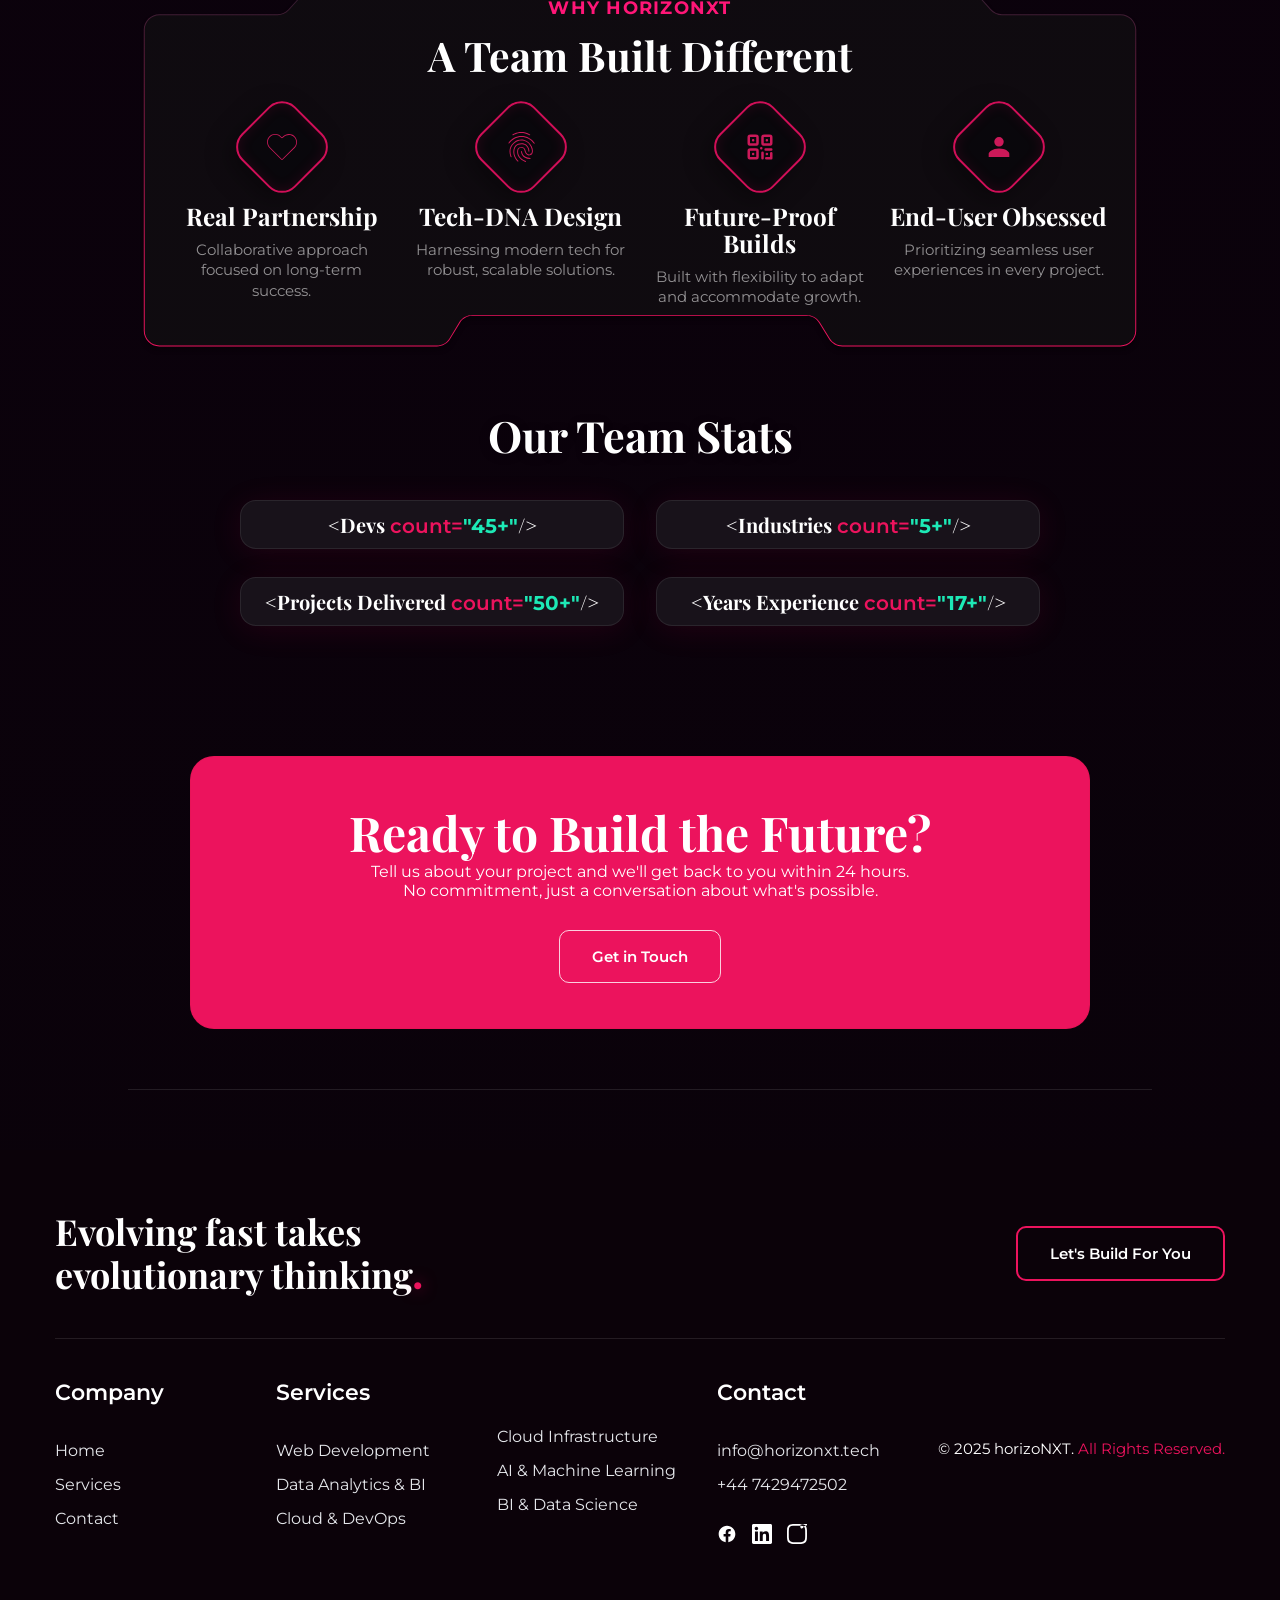
==== commit 75461e3f: "update footer section" ====
--- a/index.html
+++ b/index.html
@@ -125,7 +125,7 @@
       </div>
 
       <!-- Hidden Radio Inputs -->
-      <input type="radio" name="industry_tabs" id="tab-retail" checked hidden>
+      <input type="radio" name="industry_tabs" id="tab-retail" hidden>
       <input type="radio" name="industry_tabs" id="tab-healthcare" hidden>
       <input type="radio" name="industry_tabs" id="tab-education" hidden>
       <input type="radio" name="industry_tabs" id="tab-finance" hidden>
@@ -330,76 +330,54 @@
   </div>
 
   <div class="divider"></div>
-  <!-- Footer section start -->
-
+    <!-- Footer section start -->
   <footer class="footer-container">
-    <div class="content-container">
-      <div>
-        <img src="./Assets/logo.3b18220d.svg"
-          alt="HorizonXT logo - company branding symbol" style="padding: 30px 0; height: 80px" />
+    <div class="container">
+      <div class="footer-top">
         <div class="contant-btn">
           <h2>
-            Evolving fast takes<br />evolutionary thinking<span class="text-accent">.</span>
+            Evolving fast takes<br />evolutionary thinking<span class="dot">.</span>
           </h2>
           <button class="btn btn-primary">Let's Build For You</button>
         </div>
-        <div class="divider"></div>
-        <div class="flex">
-          <div>
-            <h4>Company</h4>
-            <ul>
-              <li><a href="/">Home</a></li>
-              <li><a href="/services">Services</a></li>
-              <li><a href="/contact">Contact</a></li>
-            </ul>
-          </div>
-          <div>
-            <h4>Services</h4>
-            <div>
-              <div>
-                <a href="/services/web-development">Web Development</a>
-              </div>
-              <div>
-                <a href="/services/cloud-infrastructure">Cloud Infrastructure</a>
-              </div>
-              <div>
-                <a href="/services/data-analytics">Data Analytics & BI</a>
-              </div>
-              <div>
-                <a href="/services/ai-solutions">AI & Machine Learning</a>
-              </div>
-              <div><a href="/insights">Cloud & DevOps</a></div>
-              <div><a href="/docs">BI & Data Science</a></div>
-            </div>
-          </div>
-          <div>
-            <div>
-              <a href="/services/data-analytics">Data Analytics & BI</a>
-            </div>
-            <div>
-              <a href="/services/ai-solutions">AI & Machine Learning</a>
-            </div>
-            <div><a href="/insights">Cloud & DevOps</a></div>
-            <div><a href="/docs">BI & Data Science</a></div>
-          </div>
-          <div>
-            <h4>Contact</h4>
-            <ul>
-              <li>
-                <a href="mailto:info@horizonxt.tech">info@horizonxt.tech</a>
-              </li>
-              <li><a href="tel:+11112223333">+1 111 222 3333</a></li>
-            </ul>
-          </div>
-        </div>
-      </div>
-    </div>
-
-    <div class="f-info">
-      <p>© 2025 horizoNXT. <span>All Rights Reserved.</span></p>
+      </div>
+      <div class="divider footer-divider"></div>
+      <div class="footer-links">
+        <div class="f-col">
+          <h4>Company</h4>
+          <a href="/">Home</a>
+          <a href="/services">Services</a>
+          <a href="/contact">Contact</a>
+        </div>
+        <div class="f-col">
+          <h4>Services</h4>
+          <a href="/services/web-development">Web Development</a>
+          <a href="/services/data-analytics">Data Analytics & BI</a>
+          <a href="/services/cloud-devops">Cloud & DevOps</a>
+        </div>
+        <div class="f-col mt-col">
+          <a href="/services/cloud-infrastructure">Cloud Infrastructure</a>
+          <a href="/services/ai-solutions">AI & Machine Learning</a>
+          <a href="/services/bi-data-science">BI & Data Science</a>
+        </div>
+        <div class="f-col">
+          <h4>Contact</h4>
+          <a href="mailto:info@horizonxt.tech">info@horizonxt.tech</a>
+          <a href="tel:+447429472502">+44 7429472502</a>
+          <div class="f-socials">
+            <a href="#" aria-label="Facebook"><svg width="20" height="20" viewBox="0 0 24 24" fill="currentColor"><path d="M12 2C6.477 2 2 6.477 2 12c0 4.991 3.657 9.128 8.438 9.879V14.89h-2.54V12h2.54V9.797c0-2.506 1.492-3.89 3.777-3.89 1.094 0 2.238.195 2.238.195v2.46h-1.26c-1.242 0-1.63.772-1.63 1.565V12h2.773l-.443 2.89h-2.33v6.989C18.343 21.129 22 16.99 22 12c0-5.523-4.477-10-10-10z"/></svg></a>
+            <a href="#" aria-label="LinkedIn"><svg width="20" height="20" viewBox="0 0 24 24" fill="currentColor"><path d="M20.447 20.452h-3.554v-5.569c0-1.328-.027-3.037-1.852-3.037-1.853 0-2.136 1.445-2.136 2.939v5.667H9.351V9h3.414v1.561h.046c.475-.9 1.637-1.85 3.37-1.85 3.605 0 4.267 2.37 4.267 5.455v6.286zM5.337 7.433c-1.144 0-2.063-.926-2.063-2.066 0-1.138.92-2.063 2.063-2.063 1.14 0 2.064.925 2.064 2.063 0 1.14-.925 2.066-2.064 2.066zM7.119 20.452H3.554V9h3.565v11.452zM22.225 0H1.771C.792 0 0 .774 0 1.729v20.542C0 23.227.792 24 1.771 24h20.451C23.2 24 24 23.227 24 22.271V1.729C24 .774 23.2 0 22.222 0h.003z"/></svg></a>
+            <a href="#" aria-label="Instagram"><svg width="20" height="20" viewBox="0 0 24 24" fill="currentColor"><path d="M12 2.163c3.204 0 3.584.012 4.85.07 3.252.148 4.771 1.691 4.919 4.919.058 1.265.069 1.645.069 4.849 0 3.205-.012 3.584-.069 4.849-.148 3.225-1.664 4.771-4.919 4.919-1.266.059-1.646.069-4.85.069-3.204 0-3.584-.012-4.849-.069-3.26-.148-4.771-1.699-4.919-4.92-.058-1.265-.07-1.644-.07-4.849 0-3.204.013-3.583.07-4.849.149-3.227 1.664-4.771 4.919-4.919 1.266-.058 1.645-.07 4.849-.07zm0-2.163c-3.259 0-3.667.014-4.947.072-4.358.2-6.78 1.93-6.98 6.98-.059 1.281-.073 1.689-.073 4.948 0 3.259.014 3.668.072 4.948.2 4.358 1.93 6.78 6.98 6.98 1.281.058 1.689.072 4.948.072 3.259 0 3.668-.014 4.948-.072 4.354-.2 6.782-1.93 6.979-6.98.059-1.28.073-1.689.073-4.948 0-3.259-.014-3.667-.072-4.947-.196-4.358-1.929-6.78-6.979-6.98-1.28-.059-1.68-3.403 0-6.162 2.76-6.162 6.162 0 3.403 2.759 6.163 6.162 6.163 3.403 0 6.162-2.76 6.162-6.163 0-3.402-2.759-6.162-6.162-6.162zm0 10.162c-2.209 0-4-1.79-4-4s1.791-4 4-4 4 1.79 4 4-1.791 4-4 4zm6.406-11.845c-.796 0-1.441.645-1.441 1.44s.645 1.44 1.441 1.44c.796 0 1.44-.645 1.44-1.44s-.644-1.44-1.44-1.44z"/></svg></a>
+          </div>
+        </div>
+      <div class="footer-copyright">
+        &copy; 2025 horizoNXT. <span>All Rights Reserved.</span>
+      </div>
     </div>
   </footer>
   <!-- Footer section end -->
   </body>
 
 </html>
+
+
--- a/CSS/style.css
+++ b/CSS/style.css
@@ -861,3 +861,127 @@
     from { opacity: 0; transform: translateY(10px); }
     to { opacity: 1; transform: translateY(0); }
 }
+
+/* NEW FOOTER STYLES */
+.footer-container {
+    background-color: #0b0209;
+    padding: 60px 0;
+    margin: 60px auto 0;
+}
+
+.footer-top {
+    margin-bottom: 40px;
+}
+
+.footer-logo {
+    height: 40px;
+    margin-bottom: 40px;
+}
+
+.contant-btn {
+    display: flex;
+    justify-content: space-between;
+    align-items: center;
+    border-bottom: none; /* override old */
+}
+
+.contant-btn h2 {
+    font-size: 36px;
+    font-family: var(--font-serif);
+    line-height: 1.2;
+    margin: 0;
+    color: white;
+}
+
+.contant-btn h2 span.dot {
+    color: #ec135d;
+    text-shadow: 0 0 15px rgba(236, 19, 93, 0.6);
+}
+
+.btn-filled {
+    background-color: #ec135d;
+    color: white;
+    border: none;
+    padding: 16px 32px;
+    border-radius: 8px;
+    font-weight: 600;
+    font-size: 15px;
+    cursor: pointer;
+    transition: all 0.3s ease;
+}
+
+.btn-filled:hover {
+    background-color: #d11051;
+    transform: translateY(-2px);
+}
+
+.footer-divider {
+    height: 1px;
+    background: rgba(255, 255, 255, 0.1);
+    margin: 40px 0;
+    width: 100%;
+}
+
+.footer-links {
+    display: flex;
+    justify-content: space-between;
+    align-items: flex-start;
+}
+
+.f-col {
+    display: flex;
+    flex-direction: column;
+    gap: 15px;
+    min-width: 180px;
+}
+
+.f-col h4 {
+    font-size: 22px;
+    margin-bottom: 20px;
+    color: white;
+    font-weight: 600;
+}
+
+.f-col a {
+    color: #e5e7eb;
+    text-decoration: none;
+    font-size: 16px;
+    transition: color 0.2s ease;
+}
+
+.f-col a:hover {
+    color: #ec135d;
+}
+
+.mt-col {
+    margin-top: 48px; /* matching visual space for empty heading */
+}
+
+.f-socials {
+    display: flex;
+    gap: 15px;
+    margin-top: 15px;
+}
+
+.f-socials a {
+    color: white;
+    display: inline-flex;
+    align-items: center;
+    justify-content: center;
+}
+
+.f-socials a:hover {
+    color: #ec135d;
+}
+
+
+.footer-copyright {
+    text-align: center;
+    color: white;
+    margin-top: 60px;
+    font-size: 15px;
+}
+
+.footer-copyright span {
+    color: #ec135d;
+}
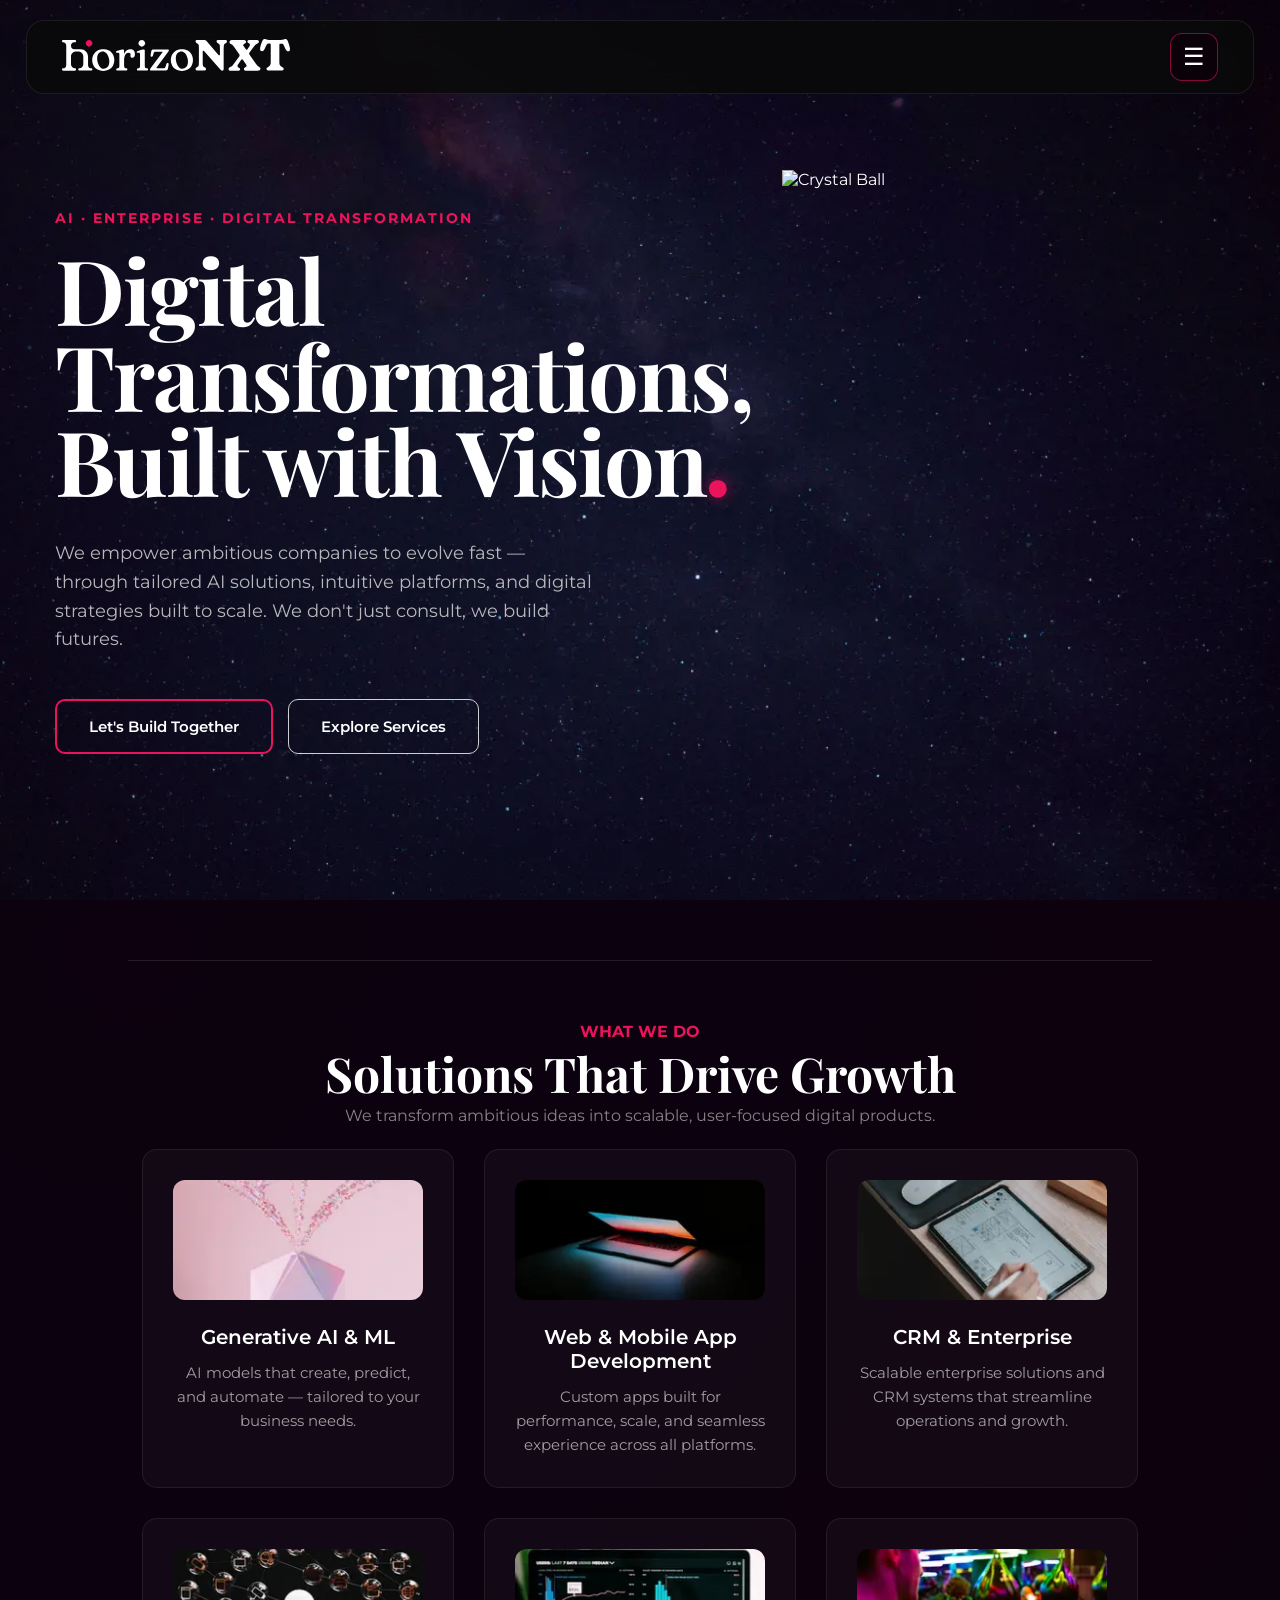
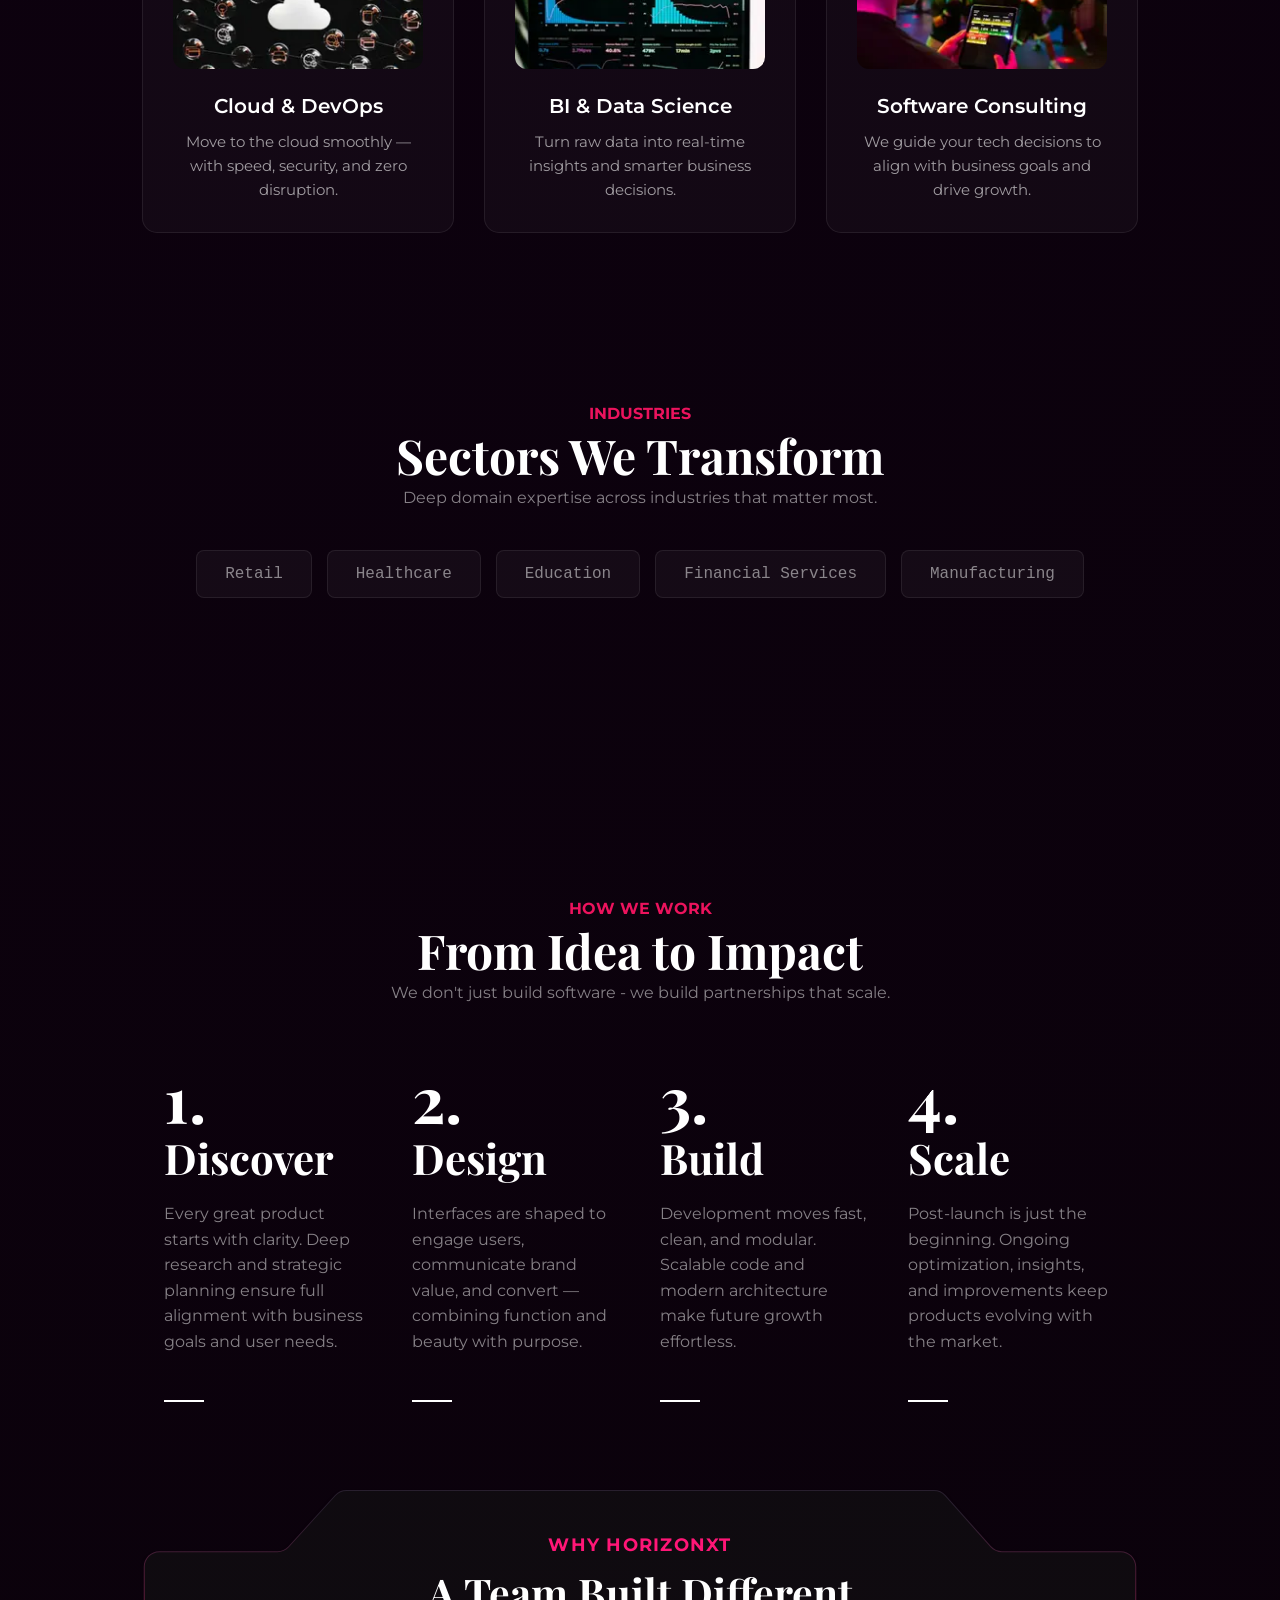
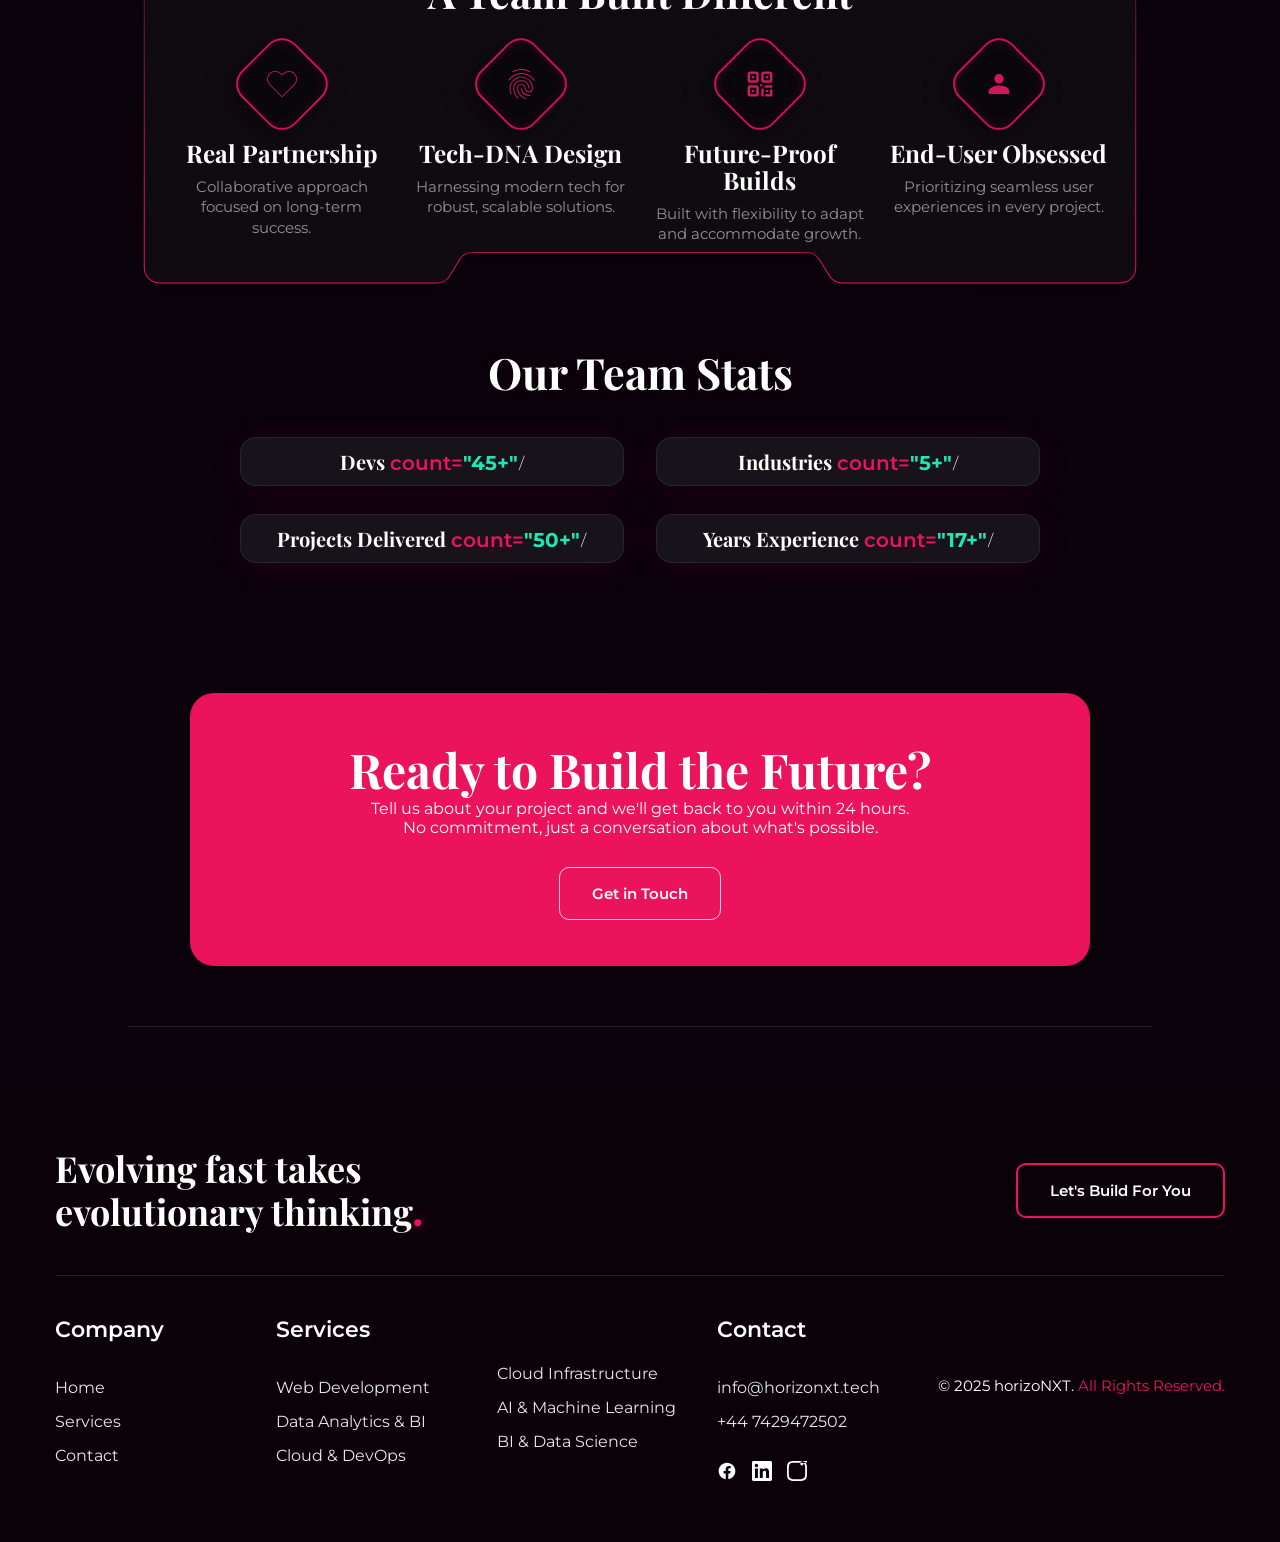
==== commit d2656e20: "Update Ai section  fix" ====
--- a/index.html
+++ b/index.html
@@ -21,7 +21,6 @@
           <a href="index.html">Home</a>
           <a href="service.html">Services</a>
           <a href="team.html">Team</a>
-          <a href="#">Contact</a>
         </nav>
       </div>
     </details>
@@ -66,9 +65,9 @@
       </p>
     </div>
     <div class="flex-container">
-      <div class="card">
+      <div class="card" onclick="window.location.href='ai.html'" style="cursor: pointer;">
         <img src="./Assets/contant/generative.webp" alt="AI Solutions" />
-        <h3>Generative AI & ML</h3>
+        <h3>Generative AI & ML </h3>
         <p>
           AI models that create, predict, and automate — tailored to your business needs.
         </p>
@@ -118,7 +117,7 @@
     <div class="content-container">
       <div class="text-center">
         <strong class="section-label">INDUSTRIES</strong>
-        <h2 class="section-title">Sectors We&nbsp;Transform</h2>
+        <h2 class="section-title">Sectors We Transform</h2>
         <p class="section-description">
           Deep domain expertise across industries that matter most.
         </p>
@@ -132,11 +131,11 @@
       <input type="radio" name="industry_tabs" id="tab-manufacturing" hidden>
 
       <div class="industry-tabs">
-        <label for="tab-retail" class="tab-btn">&lt;Retail&gt;</label>
-        <label for="tab-healthcare" class="tab-btn">&lt;Healthcare&gt;</label>
-        <label for="tab-education" class="tab-btn">&lt;Education&gt;</label>
-        <label for="tab-finance" class="tab-btn">&lt;Financial Services&gt;</label>
-        <label for="tab-manufacturing" class="tab-btn">&lt;Manufacturing&gt;</label>
+        <label for="tab-retail" class="tab-btn">Retail</label>
+        <label for="tab-healthcare" class="tab-btn">Healthcare</label>
+        <label for="tab-education" class="tab-btn">Education</label>
+        <label for="tab-finance" class="tab-btn">Financial Services</label>
+        <label for="tab-manufacturing" class="tab-btn">Manufacturing</label>
       </div>
 
       <div class="industry-content">
@@ -144,35 +143,35 @@
         <div id="retail" class="tab-pane">
           <p>AI-driven personalization, inventory optimization, and omnichannel experiences that boost conversions.</p>
           <div class="tags">
-            <span>&lt;E-Commerce&gt;</span> <span>&lt;Consumer_Goods&gt;</span> <span>&lt;Omnichannel&gt;</span>
+            <span>E-Commerce</span> <span>Consumer_Goods</span> <span>Omnichannel</span>
           </div>
         </div>
         <!-- Healthcare -->
         <div id="healthcare" class="tab-pane">
           <p>Digital health platforms, patient engagement tools, and AI-assisted diagnostics improving outcomes.</p>
           <div class="tags">
-            <span>&lt;Telemedicine&gt;</span> <span>&lt;Health_Data&gt;</span> <span>&lt;AI_Diagnostics&gt;</span>
+            <span>Telemedicine</span> <span>Health_Data</span> <span>AI_Diagnostics</span>
           </div>
         </div>
         <!-- Education -->
         <div id="education" class="tab-pane">
           <p>Personalized learning systems, virtual classrooms, and AI-powered content delivery platforms.</p>
           <div class="tags">
-            <span>&lt;EdTech&gt;</span> <span>&lt;E-Learning&gt;</span> <span>&lt;LMS&gt;</span>
+            <span>EdTech</span> <span>E-Learning</span> <span>LMS</span>
           </div>
         </div>
         <!-- Financial Services -->
         <div id="finance" class="tab-pane">
           <p>Secure fintech platforms, fraud detection systems, and intelligent automation for financial operations.</p>
           <div class="tags">
-            <span>&lt;FinTech&gt;</span> <span>&lt;Payments&gt;</span> <span>&lt;Risk_Management&gt;</span>
+            <span>FinTech</span> <span>Payments</span> <span>Risk_Management</span>
           </div>
         </div>
         <!-- Manufacturing -->
         <div id="manufacturing" class="tab-pane">
           <p>IoT-enabled smart factories, supply chain automation, and predictive maintenance systems.</p>
           <div class="tags">
-            <span>&lt;Industrial_IoT&gt;</span> <span>&lt;Automation&gt;</span> <span>&lt;Predictive_Maintenance&gt;</span>
+            <span>Industrial_IoT</span> <span>Automation</span> <span>Predictive_Maintenance</span>
           </div>
         </div>
       </div>
@@ -297,20 +296,20 @@
       <h3 class="team-stats-title">Our Team Stats</h3>
       <div class="team-stats-grid">
         <div class="team-stat-chip">
-          <span class="stat-label">&lt;Devs <span class="stat-key">count=</span><span
-              class="stat-value">"45+"</span>/&gt;</span>
+          <span class="stat-label">Devs <span class="stat-key">count=</span><span
+              class="stat-value">"45+"</span>/</span>
         </div>
         <div class="team-stat-chip">
-          <span class="stat-label">&lt;Industries <span class="stat-key">count=</span><span
-              class="stat-value">"5+"</span>/&gt;</span>
+          <span class="stat-label">Industries <span class="stat-key">count=</span><span
+              class="stat-value">"5+"</span>/</span>
         </div>
         <div class="team-stat-chip">
-          <span class="stat-label">&lt;Projects Delivered <span class="stat-key">count=</span><span
-              class="stat-value">"50+"</span>/&gt;</span>
+          <span class="stat-label">Projects Delivered <span class="stat-key">count=</span><span
+              class="stat-value">"50+"</span>/</span>
         </div>
         <div class="team-stat-chip">
-          <span class="stat-label">&lt;Years Experience <span class="stat-key">count=</span><span
-              class="stat-value">"17+"</span>/&gt;</span>
+          <span class="stat-label">Years Experience <span class="stat-key">count=</span><span
+              class="stat-value">"17+"</span>/</span>
         </div>
       </div>
     </div>
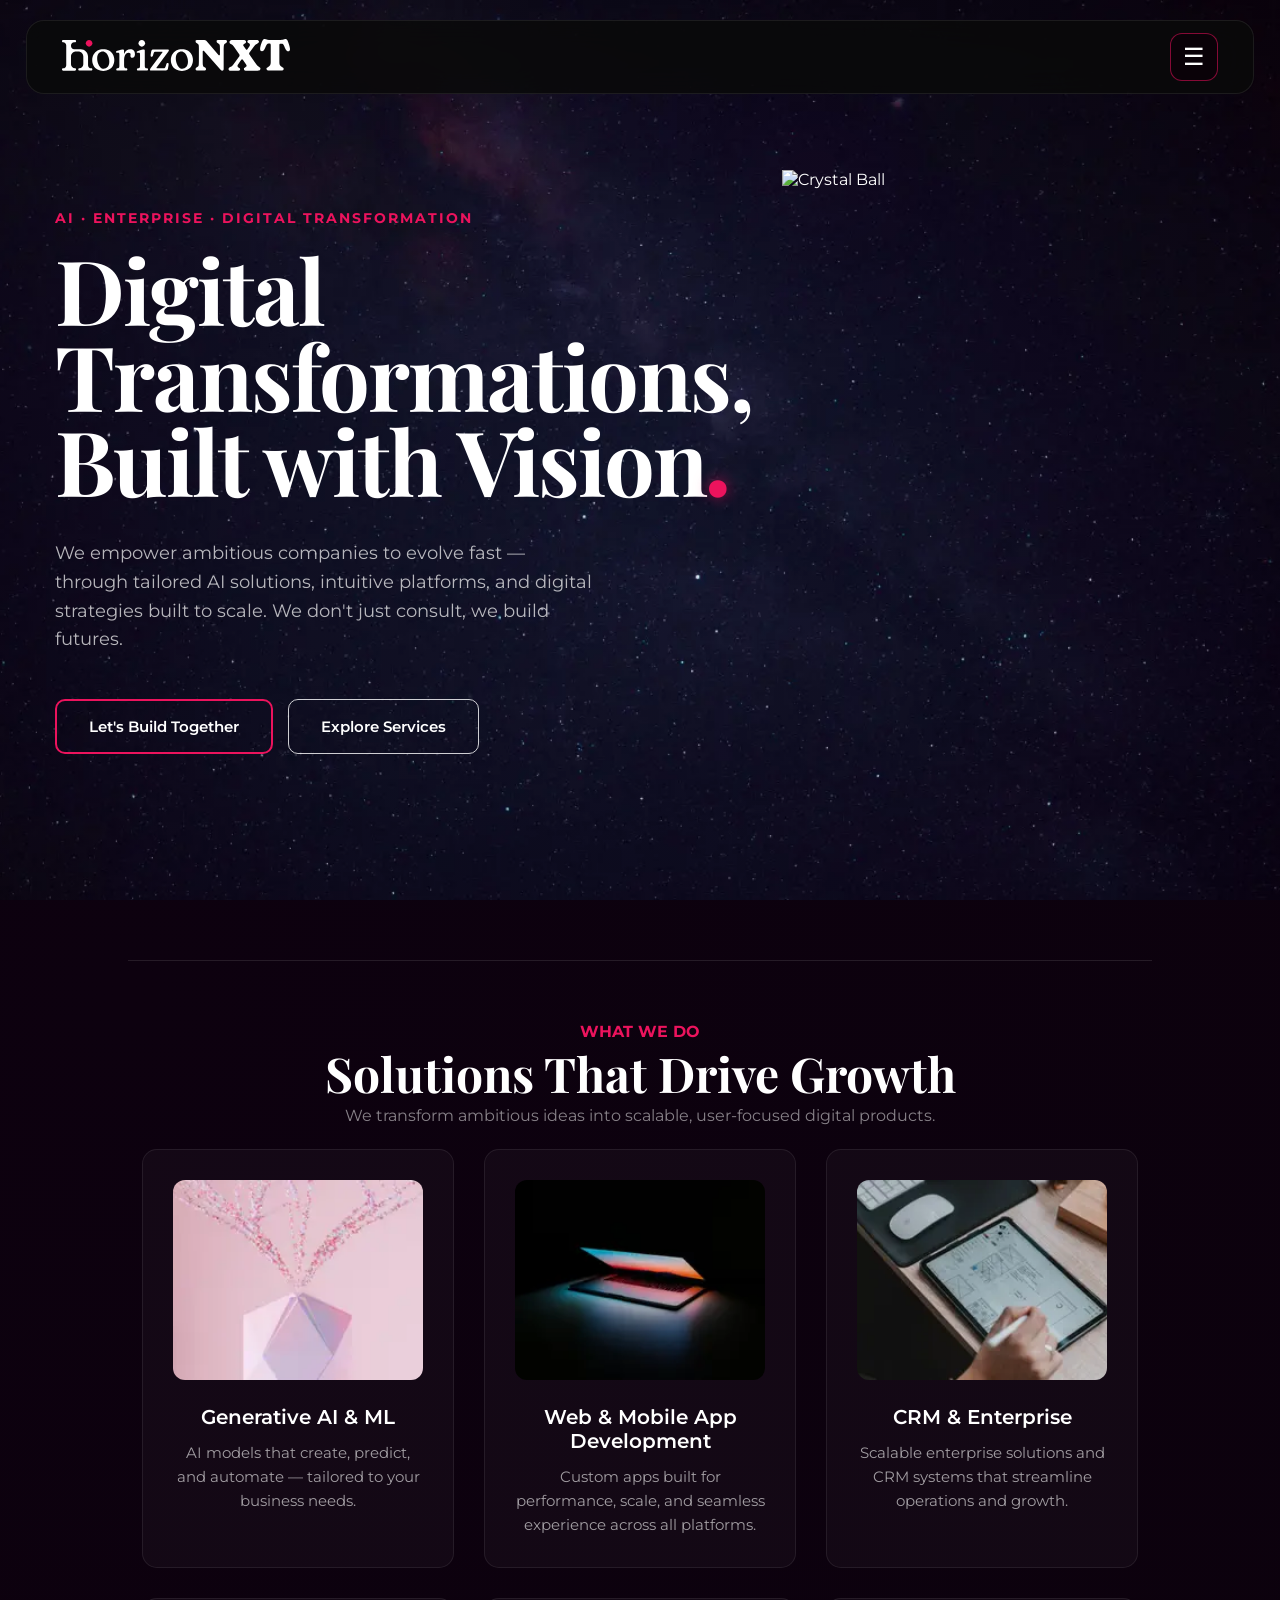
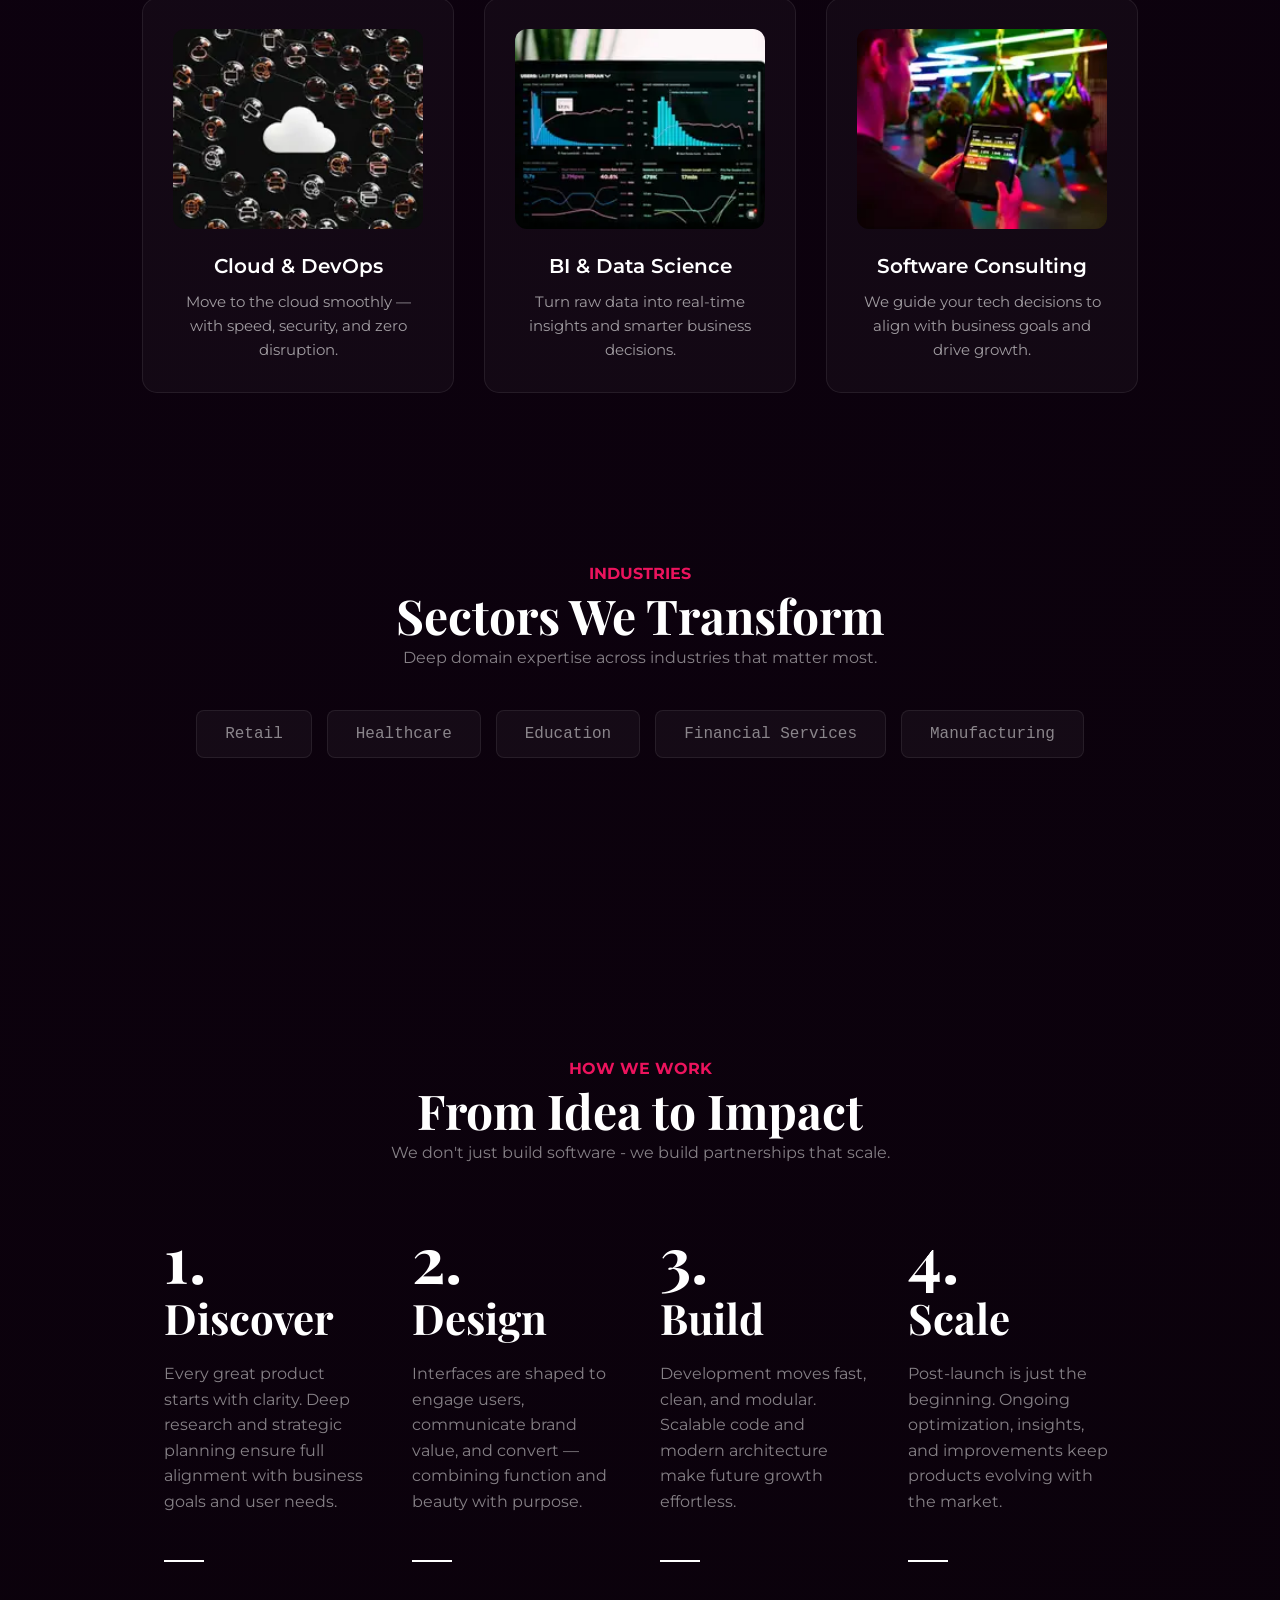
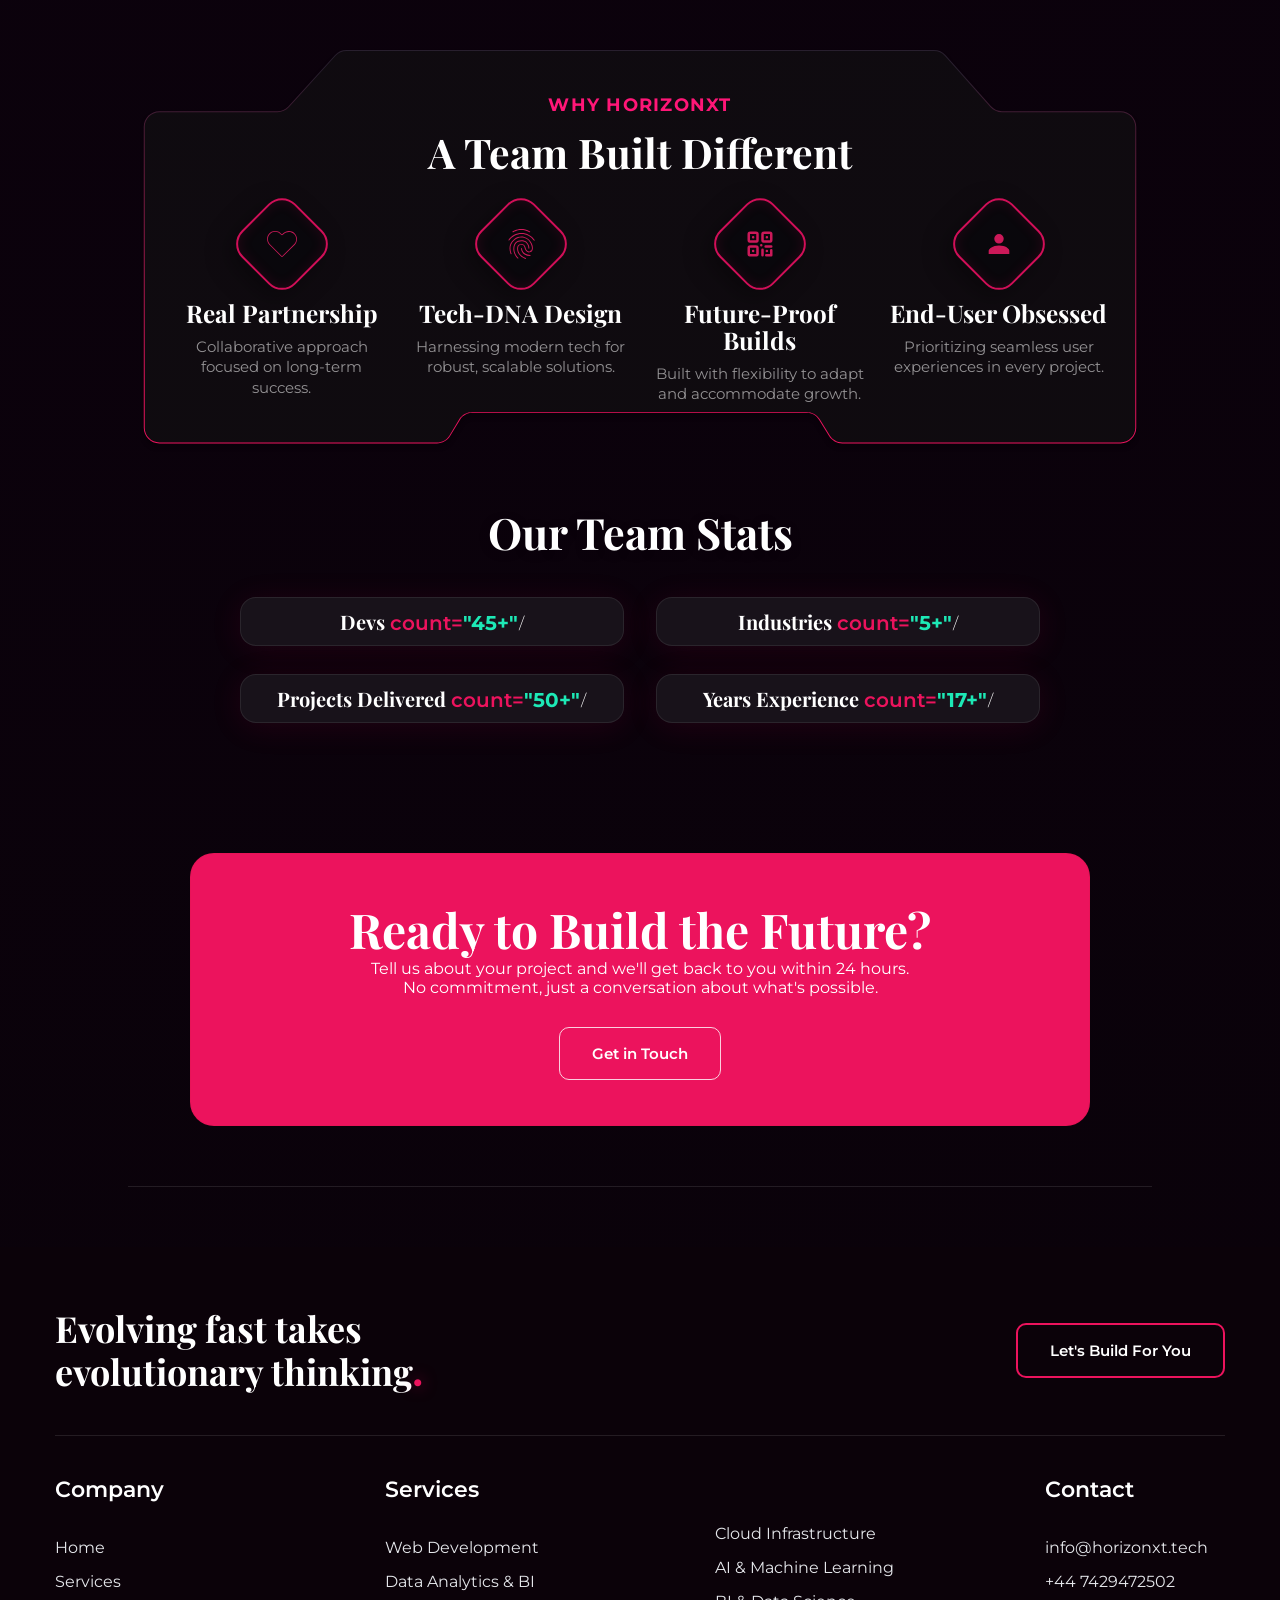
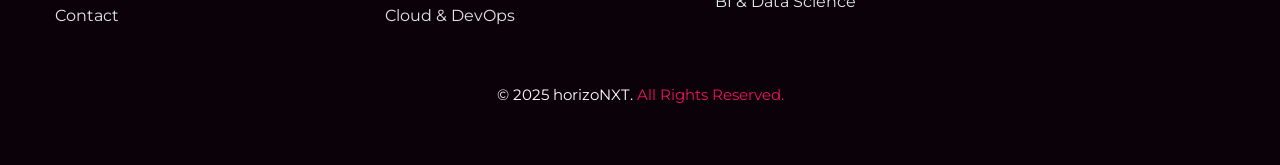
==== commit b2caa40a: "Add more page and connect together" ====
--- a/index.html
+++ b/index.html
@@ -40,8 +40,8 @@
             scale. We don't just consult, we build futures.
           </p>
           <div class="hero-btns">
-            <button class="btn btn-primary">Let's Build Together</button>
-            <button class="btn btn-secondary">Explore Services</button>
+            <button class="btn btn-primary" onclick="window.location.href='team.html'" style="cursor: pointer;">Let's Build Together</button>
+            <button class="btn btn-secondary" onclick="window.location.href='service.html'" style="cursor: pointer;">Explore Services</button>
           </div>
         </div>
         <div class="hero-image">
@@ -72,35 +72,36 @@
           AI models that create, predict, and automate — tailored to your business needs.
         </p>
       </div>
-      <div class="card">
+      <div class="card" onclick="window.location.href='web.html'" style="cursor: pointer;">
+
         <img src="./Assets/contant/card-web-dev.webp" alt="AI Solutions" />
         <h3>Web & Mobile App Development</h3>
         <p>
           Custom apps built for performance, scale, and seamless experience across all platforms.
         </p>
       </div>
-      <div class="card">
+      <div class="card" onclick="window.location.href='crm.html'" style="cursor: pointer;">
         <img src="./Assets/contant/crm&enterprices.webp" alt="AI Solutions" />
         <h3>CRM & Enterprise</h3>
         <p>
           Scalable enterprise solutions and CRM systems that streamline operations and growth.
         </p>
       </div>
-      <div class="card">
+      <div class="card" onclick="window.location.href='Devops.html'" style="cursor: pointer;">
         <img src="./Assets/contant/card-cloud.webp" alt="AI Solutions" />
         <h3>Cloud & DevOps</h3>
         <p>
           Move to the cloud smoothly — with speed, security, and zero disruption.
         </p>
       </div>
-      <div class="card">
+      <div class="card" onclick="window.location.href='DataScience.html'" style="cursor: pointer;">
         <img src="./Assets/contant/bi-datascience.webp" alt="AI Solutions" />
         <h3>BI & Data Science</h3>
         <p>
           Turn raw data into real-time insights and smarter business decisions.
         </p>
       </div>
-      <div class="card">
+      <div class="card" onclick="window.location.href='Software.html'" style="cursor: pointer;">
         <img src="./Assets/contant/card-consulting.webp" alt="AI Solutions" />
         <h3>Software Consulting</h3>
         <p>
@@ -325,7 +326,7 @@
         what's possible.
       </p>
     </div>
-    <button class="btn btn-secondary touch-btn">Get in Touch</button>
+    <button class="btn btn-secondary touch-btn" onclick="window.location.href='team.html'" style="cursor: pointer;">Get in Touch</button>
   </div>
 
   <div class="divider"></div>
@@ -337,7 +338,7 @@
           <h2>
             Evolving fast takes<br />evolutionary thinking<span class="dot">.</span>
           </h2>
-          <button class="btn btn-primary">Let's Build For You</button>
+          <button class="btn btn-primary" onclick="window.location.href='team.html'" style="cursor: pointer;">Let's Build For You</button>
         </div>
       </div>
       <div class="divider footer-divider"></div>
@@ -363,16 +364,13 @@
           <h4>Contact</h4>
           <a href="mailto:info@horizonxt.tech">info@horizonxt.tech</a>
           <a href="tel:+447429472502">+44 7429472502</a>
-          <div class="f-socials">
-            <a href="#" aria-label="Facebook"><svg width="20" height="20" viewBox="0 0 24 24" fill="currentColor"><path d="M12 2C6.477 2 2 6.477 2 12c0 4.991 3.657 9.128 8.438 9.879V14.89h-2.54V12h2.54V9.797c0-2.506 1.492-3.89 3.777-3.89 1.094 0 2.238.195 2.238.195v2.46h-1.26c-1.242 0-1.63.772-1.63 1.565V12h2.773l-.443 2.89h-2.33v6.989C18.343 21.129 22 16.99 22 12c0-5.523-4.477-10-10-10z"/></svg></a>
-            <a href="#" aria-label="LinkedIn"><svg width="20" height="20" viewBox="0 0 24 24" fill="currentColor"><path d="M20.447 20.452h-3.554v-5.569c0-1.328-.027-3.037-1.852-3.037-1.853 0-2.136 1.445-2.136 2.939v5.667H9.351V9h3.414v1.561h.046c.475-.9 1.637-1.85 3.37-1.85 3.605 0 4.267 2.37 4.267 5.455v6.286zM5.337 7.433c-1.144 0-2.063-.926-2.063-2.066 0-1.138.92-2.063 2.063-2.063 1.14 0 2.064.925 2.064 2.063 0 1.14-.925 2.066-2.064 2.066zM7.119 20.452H3.554V9h3.565v11.452zM22.225 0H1.771C.792 0 0 .774 0 1.729v20.542C0 23.227.792 24 1.771 24h20.451C23.2 24 24 23.227 24 22.271V1.729C24 .774 23.2 0 22.222 0h.003z"/></svg></a>
-            <a href="#" aria-label="Instagram"><svg width="20" height="20" viewBox="0 0 24 24" fill="currentColor"><path d="M12 2.163c3.204 0 3.584.012 4.85.07 3.252.148 4.771 1.691 4.919 4.919.058 1.265.069 1.645.069 4.849 0 3.205-.012 3.584-.069 4.849-.148 3.225-1.664 4.771-4.919 4.919-1.266.059-1.646.069-4.85.069-3.204 0-3.584-.012-4.849-.069-3.26-.148-4.771-1.699-4.919-4.92-.058-1.265-.07-1.644-.07-4.849 0-3.204.013-3.583.07-4.849.149-3.227 1.664-4.771 4.919-4.919 1.266-.058 1.645-.07 4.849-.07zm0-2.163c-3.259 0-3.667.014-4.947.072-4.358.2-6.78 1.93-6.98 6.98-.059 1.281-.073 1.689-.073 4.948 0 3.259.014 3.668.072 4.948.2 4.358 1.93 6.78 6.98 6.98 1.281.058 1.689.072 4.948.072 3.259 0 3.668-.014 4.948-.072 4.354-.2 6.782-1.93 6.979-6.98.059-1.28.073-1.689.073-4.948 0-3.259-.014-3.667-.072-4.947-.196-4.358-1.929-6.78-6.979-6.98-1.28-.059-1.68-3.403 0-6.162 2.76-6.162 6.162 0 3.403 2.759 6.163 6.162 6.163 3.403 0 6.162-2.76 6.162-6.163 0-3.402-2.759-6.162-6.162-6.162zm0 10.162c-2.209 0-4-1.79-4-4s1.791-4 4-4 4 1.79 4 4-1.791 4-4 4zm6.406-11.845c-.796 0-1.441.645-1.441 1.44s.645 1.44 1.441 1.44c.796 0 1.44-.645 1.44-1.44s-.644-1.44-1.44-1.44z"/></svg></a>
-          </div>
-        </div>
-      <div class="footer-copyright">
+         
+        </div>
+      
+    </div>
+    <div class="footer-copyright">
         &copy; 2025 horizoNXT. <span>All Rights Reserved.</span>
       </div>
-    </div>
   </footer>
   <!-- Footer section end -->
   </body>
--- a/CSS/style.css
+++ b/CSS/style.css
@@ -341,19 +341,19 @@
     align-items: center;
     text-align: center;
     border: 1px solid rgba(255, 255, 255, 0.08);
-    transition: all 0.3s ease;
+    transition: transform 0.3s ease, border-color 0.3s ease, background 0.3s ease, box-shadow 0.3s ease;
 }
 
 .card:hover {
-    transform: translateY(-10px);
-    border-color: #ec135d;
-    background: rgba(255, 255, 255, 0.05);
+    transform: translateY(-10px) scale(1.02);
+    border-color: #dc1c5c;
+    background: rgba(165, 22, 22, 0.078);
     box-shadow: 0 10px 30px rgba(0, 0, 0, 0.5);
 }
 
 .card img {
     width: 100%;
-    height: 120px;
+    height: 200px;
     object-fit: cover;
     margin-bottom: 25px;
     border-radius: 12px;
@@ -482,6 +482,7 @@
 /* industries Section */
 #industries {
     padding: 150px 0;
+    background: linear-gradient(to right, #544340e8 50%,);
 }
 
 .content-container {
@@ -525,6 +526,11 @@
 .how-we-do-it > div {
     flex: 1;
     text-align: left;
+    transition: all 0.3s ease;
+}
+
+.how-we-do-it > div:hover {
+    transform: translateY(-5px);
 }
 
 .how-we-do-it .discover > div,
@@ -981,7 +987,7 @@
     margin-top: 60px;
     font-size: 15px;
 }
-
+ 
 .footer-copyright span {
     color: #ec135d;
 }
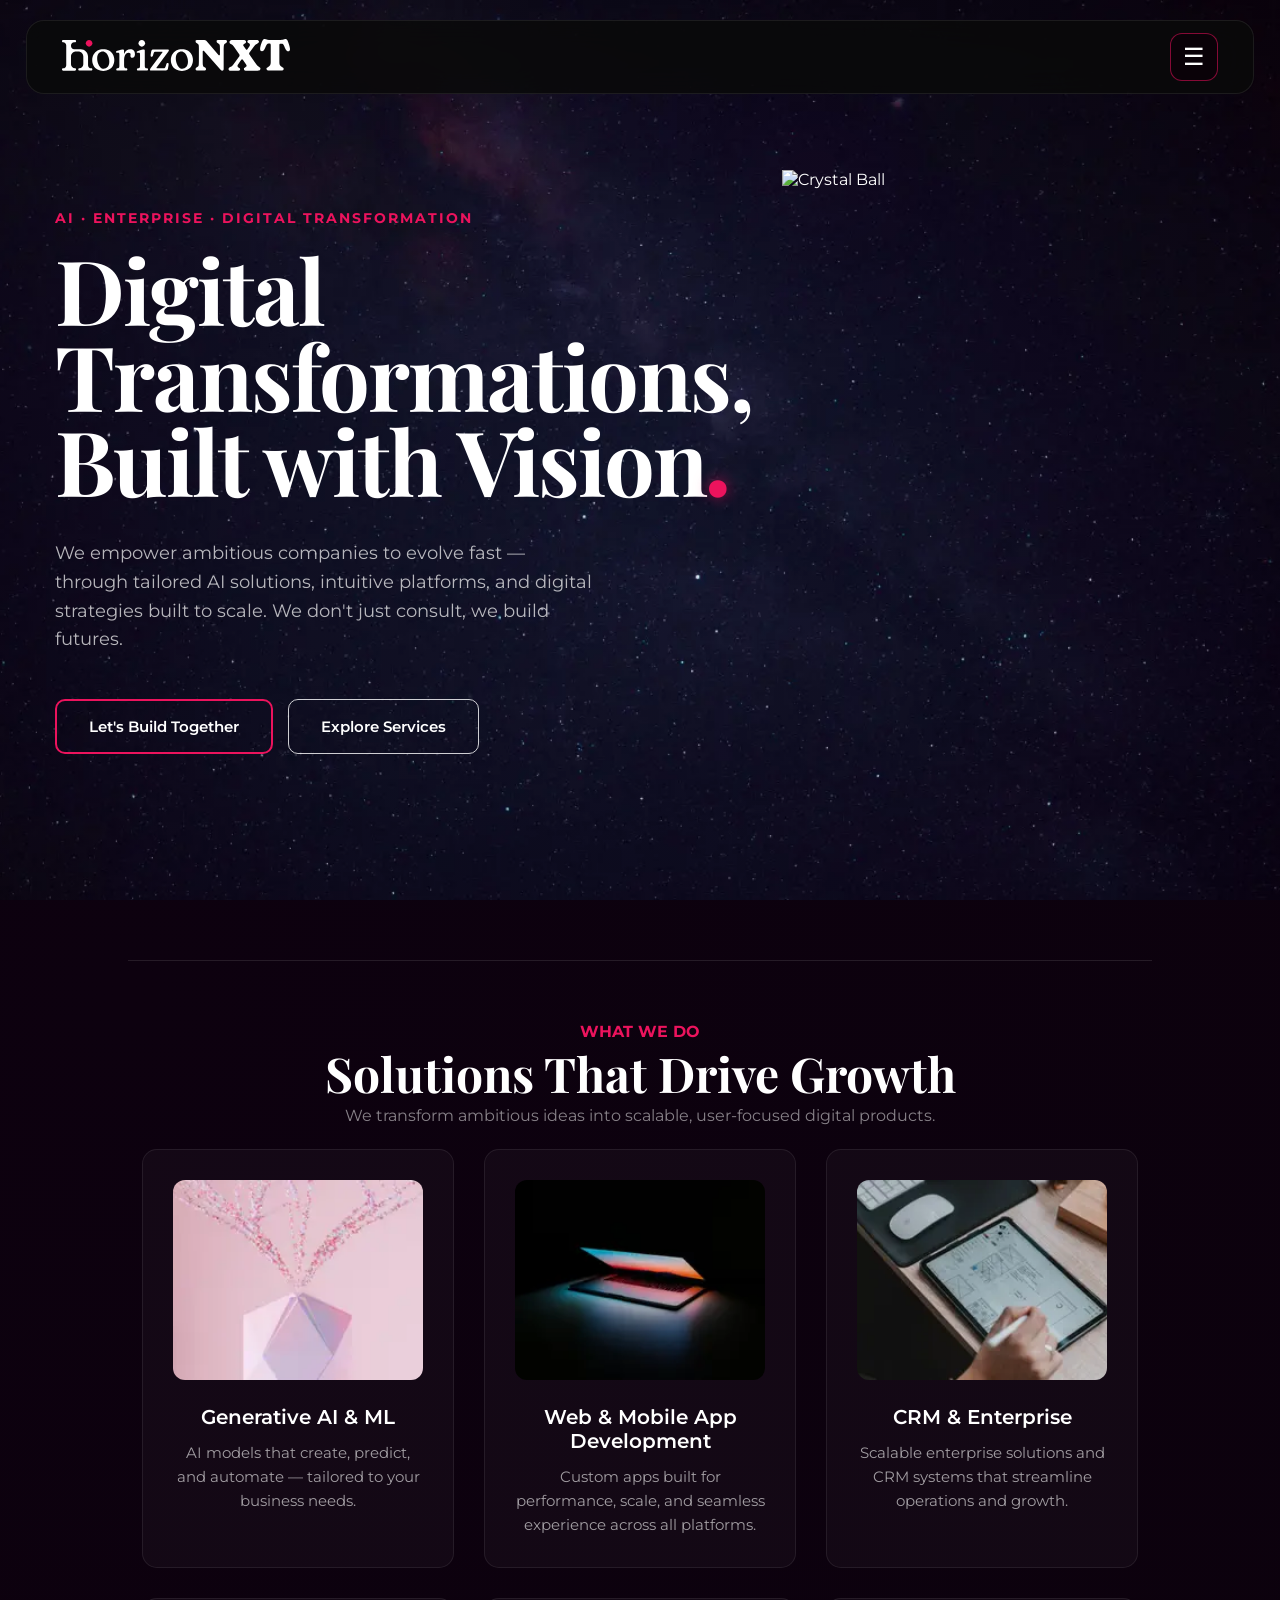
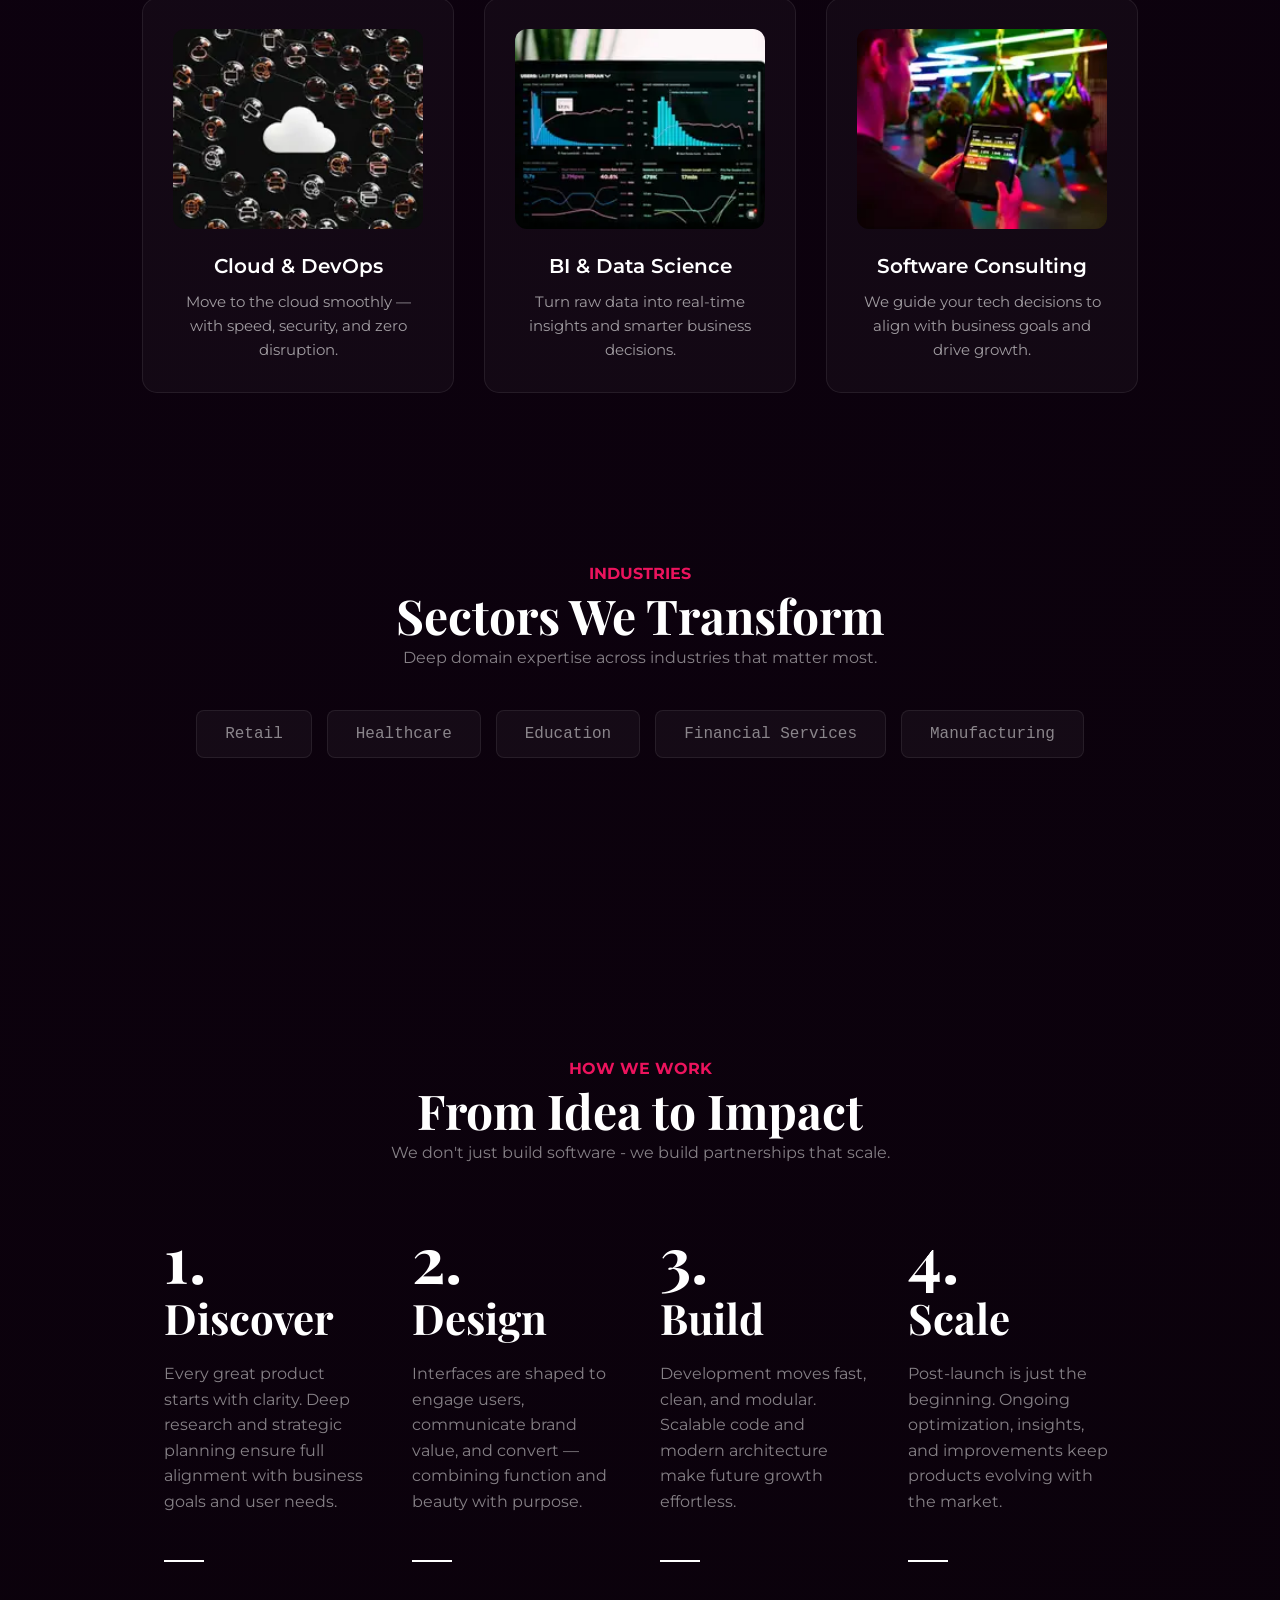
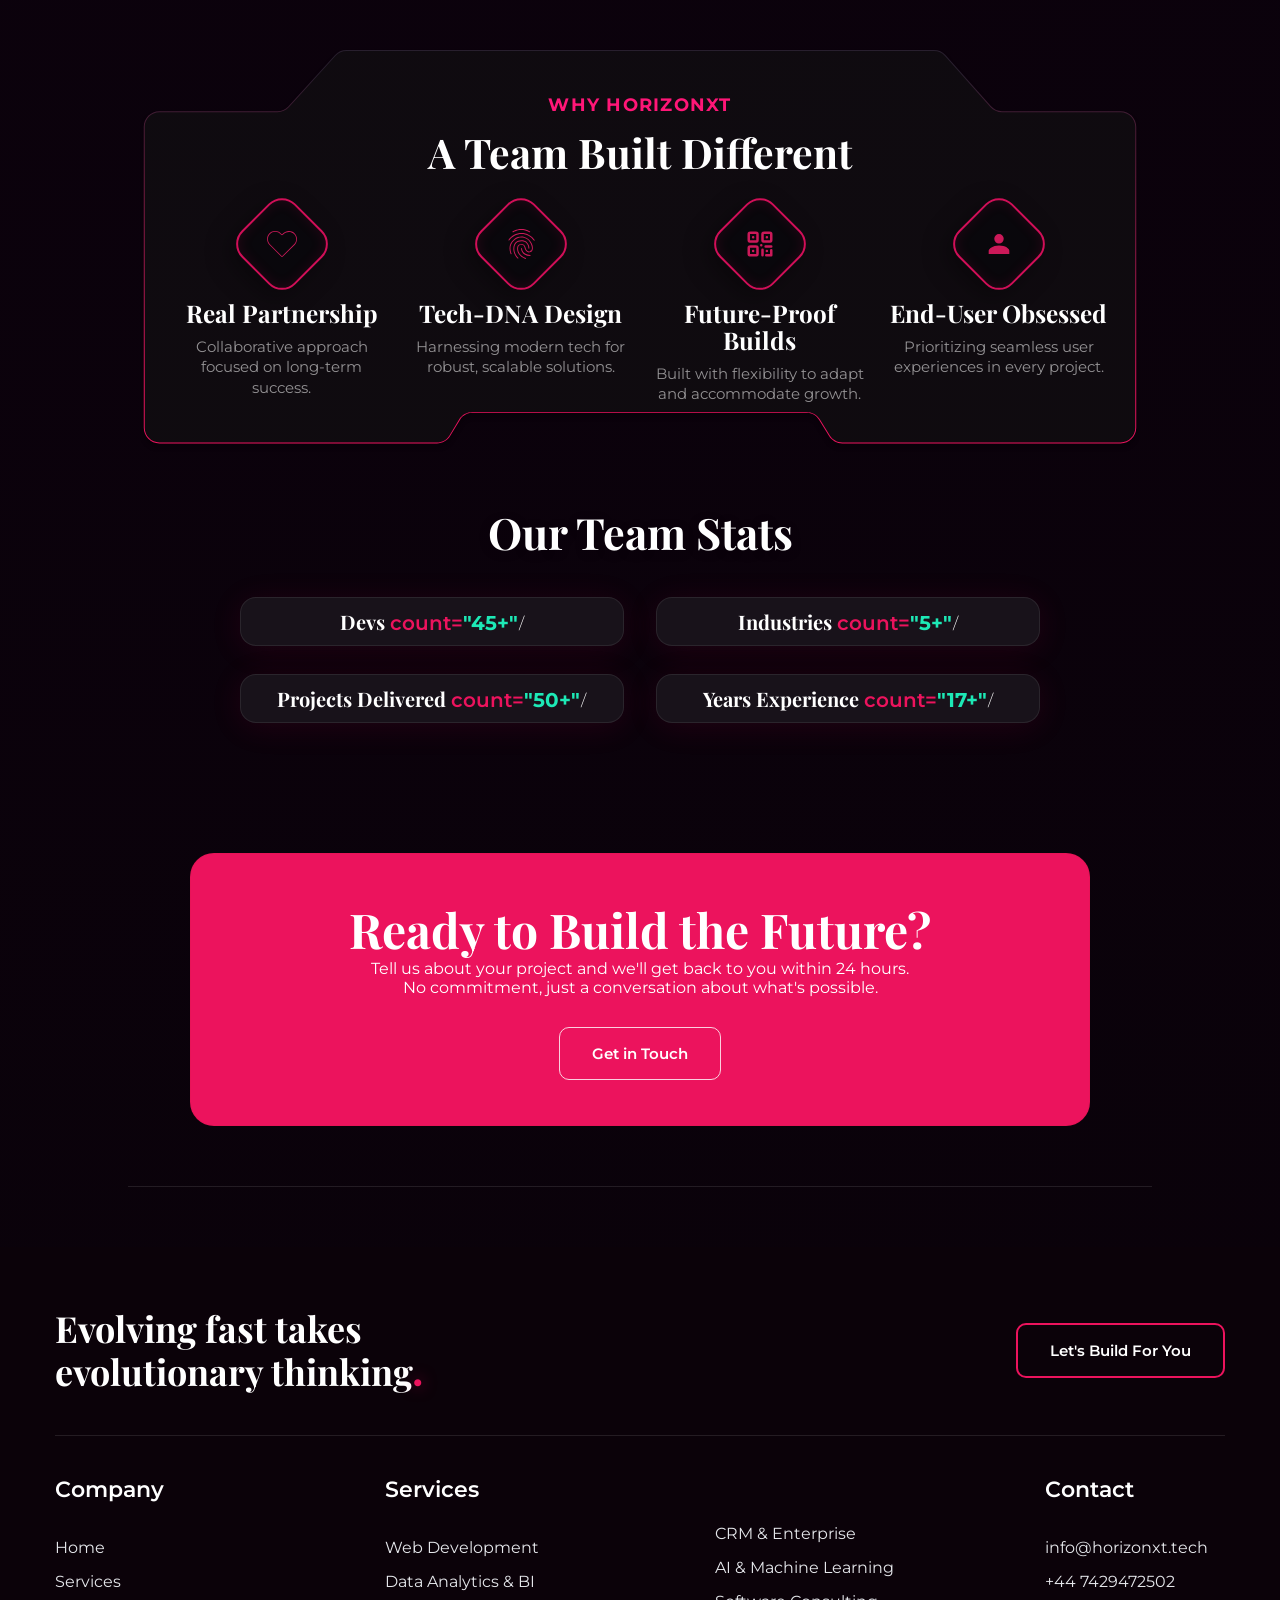
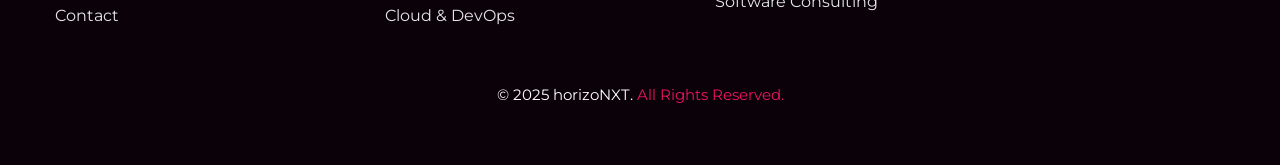
==== commit f1bb00b0: "Link all page, card together" ====
--- a/index.html
+++ b/index.html
@@ -345,20 +345,20 @@
       <div class="footer-links">
         <div class="f-col">
           <h4>Company</h4>
-          <a href="/">Home</a>
-          <a href="/services">Services</a>
-          <a href="/contact">Contact</a>
+          <a href="index.html">Home</a>
+          <a href="service.html">Services</a>
+          <a href="team.html">Contact</a>
         </div>
         <div class="f-col">
           <h4>Services</h4>
-          <a href="/services/web-development">Web Development</a>
-          <a href="/services/data-analytics">Data Analytics & BI</a>
-          <a href="/services/cloud-devops">Cloud & DevOps</a>
+          <a href="web.html">Web Development</a>
+          <a href="DataScience.html">Data Analytics & BI</a>
+          <a href="Devops.html">Cloud & DevOps</a>
         </div>
         <div class="f-col mt-col">
-          <a href="/services/cloud-infrastructure">Cloud Infrastructure</a>
-          <a href="/services/ai-solutions">AI & Machine Learning</a>
-          <a href="/services/bi-data-science">BI & Data Science</a>
+          <a href="crm.html">CRM & Enterprise</a>
+          <a href="ai.html">AI & Machine Learning</a>
+          <a href="Software.html">Software Consulting</a>
         </div>
         <div class="f-col">
           <h4>Contact</h4>
